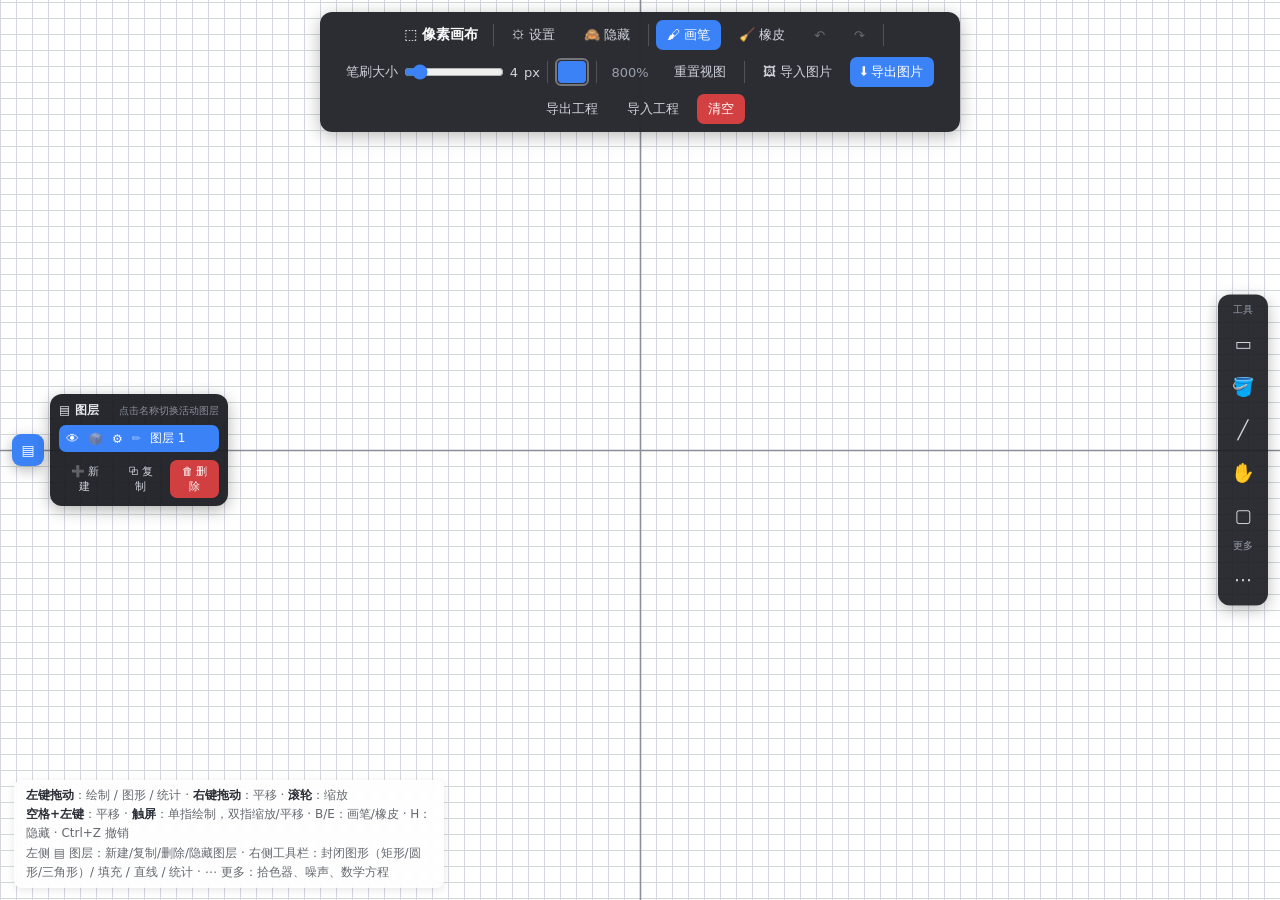
==== index.html @ bc98e51c "初始提交：像素画布 + 节点编辑器（节点组/框选/多选拖动）与示例工程" ====
<!DOCTYPE html>
<html lang="zh-CN">
<head>
<meta charset="UTF-8">
<meta name="viewport" content="width=device-width, initial-scale=1.0, user-scalable=no">
<title>无限像素画布</title>
<style>
  * { margin: 0; padding: 0; box-sizing: border-box; }
  html, body {
    width: 100%; height: 100%;
    overflow: hidden;
    background: #e8eaed;
    font-family: system-ui, -apple-system, "Segoe UI", "Microsoft YaHei", sans-serif;
  }
  #canvas {
    position: fixed;
    top: 0; left: 0;
    width: 100vw; height: 100vh;
    display: block;
    touch-action: none;
    cursor: crosshair;
    outline: none;
  }
  #canvas.panning { cursor: grabbing; }
  #canvas.space { cursor: grab; }

  #toolbar {
    position: fixed; top: 12px; left: 50%; transform: translateX(-50%);
    z-index: 10;
    display: flex; align-items: center; gap: 7px; flex-wrap: wrap; justify-content: center;
    background: rgba(28, 30, 36, .93);
    color: #e8eaf0;
    padding: 8px 14px;
    border-radius: 12px;
    box-shadow: 0 4px 18px rgba(0,0,0,.28);
    font-size: 13px;
    max-width: 97vw;
    backdrop-filter: blur(6px);
    user-select: none;
  }
  #toolbar .logo { font-weight: 700; font-size: 14px; color: #fff; padding: 5px 8px; border-radius: 7px; }
  #toolbar .sep { width: 1px; height: 22px; background: rgba(255,255,255,.18); }
  .tool-btn, .btn {
    padding: 5px 10px; border-radius: 7px;
    cursor: pointer; color: #cfd3dc;
    border: 1px solid transparent;
    background: transparent;
    font-size: 13px;
    transition: background .15s, color .15s;
  }
  .tool-btn:hover, .btn:hover { background: rgba(255,255,255,.10); color: #fff; }
  .tool-btn.active { background: #3b82f6; color: #fff; }
  .btn.primary { background: #3b82f6; color: #fff; }
  .btn.primary:hover { background: #2f6fe0; }
  .btn.danger { background: rgba(239,68,68,.85); color: #fff; }
  .btn.danger:hover { background: #d92d2d; }
  select {
    background: rgba(255,255,255,.10); color: #e8eaf0;
    border: 1px solid rgba(255,255,255,.25); border-radius: 7px;
    padding: 4px 6px; font-size: 13px; outline: none;
  }
  select option { background: #2b2d33; color: #e8eaf0; }
  select optgroup { background: #2b2d33; color: #e8eaf0; }
  #colorPicker {
    width: 34px; height: 28px; padding: 0; border: 2px solid rgba(255,255,255,.35);
    border-radius: 6px; background: none; cursor: pointer;
  }
  #colorPicker::-webkit-color-swatch-wrapper { padding: 1px; }
  #colorPicker::-webkit-color-swatch { border: none; border-radius: 4px; }
  .field { display: inline-flex; align-items: center; gap: 6px; color: #cfd3dc; white-space: nowrap; }
  .field input[type=range] { width: 100px; accent-color: #3b82f6; }
  #zoomVal { color: #9aa0ab; font-variant-numeric: tabular-nums; min-width: 52px; text-align: center; }

  #colorInfo {
    position: fixed; z-index: 20;
    display: none;
    background: rgba(20,22,28,.92); color: #fff;
    padding: 5px 9px; border-radius: 7px;
    font-size: 12px; font-family: ui-monospace, Consolas, monospace;
    line-height: 1.5; pointer-events: none;
    box-shadow: 0 2px 10px rgba(0,0,0,.3);
    white-space: nowrap;
  }
  #colorInfo .sw { display: inline-block; width: 12px; height: 12px; border-radius: 3px; vertical-align: -1px; margin-right: 5px; border: 1px solid rgba(255,255,255,.4); }

  #hint {
    position: fixed; left: 14px; bottom: 12px; z-index: 10;
    color: rgba(40,44,52,.72);
    background: rgba(255,255,255,.78);
    padding: 6px 12px; border-radius: 8px;
    font-size: 12px; line-height: 1.6;
    box-shadow: 0 2px 8px rgba(0,0,0,.10);
    backdrop-filter: blur(4px);
    max-width: 430px;
  }
  #hint b { color: rgba(30,34,42,.95); }
  @media (max-width: 820px) { #hint { display: none; } }

  /* ---- 自定义笔刷画板 ---- */
  #modalMask {
    position: fixed; inset: 0; z-index: 30;
    background: rgba(10,12,16,.55);
    display: none;
    align-items: center; justify-content: center;
  }
  #modalMask.open { display: flex; }
  #modal {
    background: #23252c; color: #e8eaf0;
    border-radius: 14px; padding: 16px 18px;
    box-shadow: 0 10px 40px rgba(0,0,0,.45);
    max-width: 94vw; max-height: 92vh; overflow: auto;
    display: flex; flex-direction: column; gap: 12px;
  }
  #modalHead { display: flex; align-items: center; justify-content: space-between; gap: 20px; }
  #modalTitle { font-size: 15px; font-weight: 700; }
  #btnCloseModal { background: none; border: none; color: #9aa0ab; font-size: 20px; cursor: pointer; line-height: 1; }
  #btnCloseModal:hover { color: #fff; }
  #modalControls { display: flex; align-items: center; gap: 10px; flex-wrap: wrap; }
  #modalCanvas {
    background: #fff;
    border-radius: 8px;
    box-shadow: 0 0 0 1px rgba(255,255,255,.25);
    touch-action: none;
    cursor: crosshair;
    display: block;
    margin: 0 auto;
  }
  #modalMain { display: flex; gap: 10px; align-items: flex-start; justify-content: center; }
  #modalSideTools {
    display: flex; flex-direction: column; gap: 5px; align-items: center;
    background: rgba(255,255,255,.06);
    padding: 6px 4px; border-radius: 10px;
  }
  #modalSideTools .tool-btn { width: 36px; height: 36px; display: flex; align-items: center; justify-content: center; padding: 0; font-size: 17px; }
  #modalFoot { display: flex; gap: 8px; flex-wrap: wrap; justify-content: flex-end; }

  /* ---- 设置面板 ---- */
  #settingsMask {
    position: fixed; inset: 0; z-index: 25;
    background: rgba(10,12,16,.5);
    display: none;
    align-items: center; justify-content: center;
  }
  #settingsMask.open { display: flex; }
  #settingsPanel {
    background: #23252c; color: #e8eaf0;
    border-radius: 14px; padding: 16px 18px;
    box-shadow: 0 10px 40px rgba(0,0,0,.45);
    width: min(500px, 92vw);
    max-height: 88vh; overflow: auto;
    display: flex; flex-direction: column; gap: 11px;
  }
  #settingsHead { display: flex; align-items: center; justify-content: space-between; }
  #settingsTitle { font-size: 15px; font-weight: 700; }
  #btnCloseSettings { background: none; border: none; color: #9aa0ab; font-size: 20px; cursor: pointer; line-height: 1; }
  #btnCloseSettings:hover { color: #fff; }
  .s-row { display: flex; align-items: center; gap: 10px; flex-wrap: wrap; }
  .s-label { color: #9aa0ab; width: 52px; flex-shrink: 0; font-size: 13px; }
  #settingsPanel .field input[type=range] { width: 90px; }
  .s-note { color: #8a8f9a; font-size: 11px; width: 100%; }

  /* ---- 恢复按钮（手动隐藏后显示） ---- */
  #btnRestoreUI {
    position: fixed; right: 16px; bottom: 16px; z-index: 15;
    display: none;
    padding: 9px 16px;
    background: rgba(28,30,36,.92); color: #fff;
    border: none; border-radius: 10px;
    font-size: 13px; cursor: pointer;
    box-shadow: 0 4px 14px rgba(0,0,0,.3);
  }
  #btnRestoreUI:hover { background: #3b82f6; }

  /* ---- 右侧工具栏 ---- */
  #sideToolbar {
    position: fixed; right: 12px; top: 50%; transform: translateY(-50%);
    z-index: 12;
    display: flex; flex-direction: column; gap: 5px; align-items: center;
    background: rgba(28,30,36,.92);
    padding: 8px 6px;
    border-radius: 12px;
    box-shadow: 0 4px 16px rgba(0,0,0,.28);
    user-select: none;
  }
  #sideToolbar .side-title { font-size: 10px; color: #9aa0ab; margin-bottom: 2px; }
  #sideToolbar .tool-btn {
    width: 38px; height: 38px;
    display: flex; align-items: center; justify-content: center;
    padding: 0; font-size: 18px;
  }

  /* ---- 统计面板 ---- */
  #statsPanel {
    position: fixed; right: 64px; top: 90px; z-index: 13;
    width: 320px; max-height: 72vh; overflow: auto;
    background: rgba(28,30,36,.96); color: #e8eaf0;
    border-radius: 12px; padding: 10px 12px;
    box-shadow: 0 6px 20px rgba(0,0,0,.35);
    display: none; font-size: 12px; line-height: 1.8;
  }
  #statsPanel.open { display: block; }
  #statsPanelHead { display: flex; justify-content: space-between; align-items: center; font-weight: 700; margin-bottom: 4px; }
  #btnCloseStats { background: none; border: none; color: #9aa0ab; font-size: 16px; cursor: pointer; line-height: 1; }
  #btnCloseStats:hover { color: #fff; }
  .stat-row { display: flex; align-items: center; gap: 6px; }
  .stat-swatch { width: 12px; height: 12px; border-radius: 3px; border: 1px solid rgba(255,255,255,.3); flex-shrink: 0; }
  #statsFoot { display: flex; gap: 6px; margin-top: 8px; justify-content: flex-end; flex-wrap: wrap; }

  /* ---- 更多工具菜单 / 封闭图形子菜单 ---- */
  #moreMenu, #shapeMenu, #selectMenu {
    position: fixed; right: 60px; top: 50%; transform: translateY(-50%);
    z-index: 13;
    display: none; flex-direction: column; gap: 4px;
    background: rgba(28,30,36,.96);
    padding: 6px; border-radius: 10px;
    box-shadow: 0 6px 20px rgba(0,0,0,.35);
    user-select: none;
  }
  #moreMenu.open, #shapeMenu.open, #selectMenu.open { display: flex; }
  #moreMenu .tool-btn, #shapeMenu .tool-btn, #selectMenu .tool-btn {
    display: flex; align-items: center; gap: 6px;
    white-space: nowrap; padding: 7px 10px;
  }

  /* ---- 图层面板（屏幕左侧） ---- */
  #layersToggle {
    position: fixed; left: 12px; top: 50%; transform: translateY(-50%);
    z-index: 12; width: 32px; height: 32px;
    display: flex; align-items: center; justify-content: center;
    background: rgba(28,30,36,.92); color: #e8eaf0;
    border: none; border-radius: 9px; cursor: pointer;
    box-shadow: 0 4px 14px rgba(0,0,0,.28); font-size: 14px; user-select: none;
    transition: background .15s, color .15s;
  }
  #layersToggle:hover, #layersToggle.active { background: #3b82f6; color: #fff; }
  #layersPanel {
    position: fixed; left: 50px; top: 50%; transform: translateY(-50%);
    z-index: 12; width: 178px;
    background: rgba(28,30,36,.95); color: #e8eaf0;
    border-radius: 12px; padding: 8px 9px;
    box-shadow: 0 4px 16px rgba(0,0,0,.3); font-size: 12px;
    display: none; user-select: none;
  }
  #layersPanel.open { display: block; }
  #layersHead { display: flex; justify-content: space-between; align-items: center; font-weight: 700; margin-bottom: 6px; gap: 6px; }
  .layers-hint { color: #8a8f9a; font-size: 10px; font-weight: 400; }
  #layersList { max-height: 45vh; overflow: auto; display: flex; flex-direction: column; gap: 4px; }
  .layer-item {
    display: flex; align-items: center; gap: 6px; padding: 5px 7px; border-radius: 7px;
    cursor: pointer; color: #cfd3dc; background: rgba(255,255,255,.06);
  }
  .layer-item:hover { background: rgba(255,255,255,.12); }
  .layer-item.active { background: #3b82f6; color: #fff; }
  .layer-item .eye { cursor: pointer; font-size: 13px; flex-shrink: 0; }
  .layer-item .name { flex: 1; white-space: nowrap; overflow: hidden; text-overflow: ellipsis; }
  #layersFoot { display: flex; gap: 5px; margin-top: 8px; }
  #layersFoot .btn { padding: 3px 6px; font-size: 11px; }
  #nodeNameInput {
    width: 100%; background: rgba(255,255,255,.10); color: #e8eaf0;
    border: 1px solid rgba(255,255,255,.25); border-radius: 6px;
    padding: 4px 7px; font-size: 12px; outline: none; box-sizing: border-box;
  }
  #nodeNameInput:focus { border-color: #3b82f6; }
  #nodeNameInput:disabled { opacity: .4; }
  /* 图层项：添加节点按钮 / 图层名编辑输入框 */
  .layer-item .objbtn {
    cursor: pointer; font-size: 12px; padding: 0 3px; opacity: .45; border-radius: 4px; flex-shrink: 0;
  }
  .layer-item .objbtn:hover { opacity: 1; background: rgba(30,200,120,.25); }
  .layer-item .objbtn.on { opacity: 1; background: rgba(30,200,120,.35); }
  .layer-item .instbtn.on { opacity: 1; background: rgba(245,158,11,.38); }
  .layer-item .renamebtn { cursor: pointer; font-size: 11px; padding: 0 3px; opacity: .5; border-radius: 4px; flex-shrink: 0; }
  .layer-item .renamebtn:hover { opacity: 1; background: rgba(255,255,255,.18); }
  .layer-name-input {
    flex: 1; min-width: 40px; background: rgba(255,255,255,.14); color: #e8eaf0;
    border: 1px solid #3b82f6; border-radius: 5px; padding: 1px 5px; font-size: 12px; outline: none;
  }

  /* ---- 噪声生成 / 数学方程 面板 ---- */
  #noisePanel, #mathPanel {
    position: fixed; right: 64px; top: 90px; z-index: 13;
    width: 320px;
    background: rgba(28,30,36,.96); color: #e8eaf0;
    border-radius: 12px; padding: 10px 12px;
    box-shadow: 0 6px 20px rgba(0,0,0,.35);
    display: none; font-size: 12px; line-height: 1.8;
  }
  #noisePanel.open, #mathPanel.open { display: block; }
  #noiseHead, #mathHead { display: flex; justify-content: space-between; align-items: center; font-weight: 700; margin-bottom: 6px; }
  #btnCloseNoise, #btnCloseMath { background: none; border: none; color: #9aa0ab; font-size: 16px; cursor: pointer; line-height: 1; }
  #btnCloseNoise:hover, #btnCloseMath:hover { color: #fff; }
  .n-row { display: flex; align-items: center; gap: 8px; margin-bottom: 6px; flex-wrap: wrap; }
  .n-label { color: #9aa0ab; width: 56px; flex-shrink: 0; font-size: 12px; }
  #noisePanel input[type=number], #mathPanel input[type=number], #mathPanel input[type=text] {
    background: rgba(255,255,255,.10); color: #e8eaf0;
    border: 1px solid rgba(255,255,255,.25); border-radius: 7px;
    padding: 3px 6px; font-size: 12px; outline: none; width: 74px;
  }
  #noisePanel input[type=number]:focus, #mathPanel input:focus { border-color: #3b82f6; }
  #noisePanel .field, #mathPanel .field { font-size: 12px; color: #cfd3dc; }
  #noisePanel .btn, #mathPanel .btn { padding: 4px 10px; }
  #noisePanel .n-note, #mathPanel .n-note { color: #9aa0ab; font-size: 11px; margin-top: 6px; }

  /* ---- 节点编辑器面板 ---- */
  #nodePanel {
    position: fixed; right: 64px; top: 90px; z-index: 13;
    width: 720px; max-width: 96vw;
    background: rgba(28,30,36,.97); color: #e8eaf0;
    border-radius: 12px; padding: 10px 12px;
    box-shadow: 0 6px 20px rgba(0,0,0,.35);
    display: none; font-size: 12px; line-height: 1.8;
  }
  #nodePanel.open { display: block; }
  #nodeHead { display: flex; justify-content: space-between; align-items: center; font-weight: 700; margin-bottom: 6px; }
  #btnCloseNode { background: none; border: none; color: #9aa0ab; font-size: 16px; cursor: pointer; }
  #btnCloseNode:hover { color: #fff; }
  #nodeBody { display: flex; gap: 10px; min-height: 320px; }
  #nodeLeft { width: 240px; flex-shrink: 0; display: flex; flex-direction: column; gap: 6px; }
  .node-col-title { font-size: 11px; color: #9aa0ab; font-weight: 700; }
  #nodeObjList { flex: 1; overflow: auto; max-height: 220px; display: flex; flex-direction: column; gap: 4px; }
  .node-obj {
    display: flex; align-items: center; gap: 6px; padding: 5px 8px; border-radius: 7px;
    cursor: pointer; color: #cfd3dc; background: rgba(255,255,255,.06); white-space: nowrap;
  }
  .node-obj:hover { background: rgba(255,255,255,.12); }
  .node-obj.active { background: #3b82f6; color: #fff; }
  .node-obj .tag { font-size: 10px; opacity: .8; border: 1px solid currentColor; border-radius: 4px; padding: 0 4px; flex-shrink: 0; }
  #nodeLeftFoot { display: flex; gap: 6px; flex-wrap: wrap; }
  #nodeLeftFoot .btn { padding: 4px 8px; font-size: 11px; }
  #nodeRight { flex: 1; min-width: 0; display: flex; flex-direction: column; gap: 6px; }
  /* 实例列表 */
  #nodeInstList { flex: 1; overflow: auto; max-height: 130px; display: flex; flex-direction: column; gap: 3px; }
  .node-inst {
    display: flex; align-items: center; gap: 6px; padding: 3px 7px; border-radius: 6px;
    background: rgba(255,255,255,.06); cursor: pointer; font-size: 11px; white-space: nowrap;
  }
  .node-inst:hover { background: rgba(255,255,255,.12); }
  .node-inst.active { background: #3b82f6; color: #fff; }
  .node-inst .del { cursor: pointer; color: #f87171; margin-left: auto; padding: 0 3px; font-size: 12px; }
  .node-inst .del:hover { color: #fff; }
  /* 积木工作区（Scratch 式） */
  #blockArea {
    flex: 1; min-height: 300px; max-height: 340px; overflow: auto;
    background: #e9e7e1; border: 1px solid rgba(0,0,0,.25); border-radius: 8px; padding: 8px;
    position: relative;
  }
  .bk {
    display: flex; align-items: center; gap: 6px; padding: 4px 10px; border-radius: 7px;
    margin: 4px 0; color: #fff; font-size: 12px; cursor: pointer; position: relative;
    flex-wrap: wrap; box-shadow: 0 1px 2px rgba(0,0,0,.25); user-select: none;
  }
  .bk.sel { outline: 2px solid #2563eb; outline-offset: 1px; }
  .bk.report { border: 2px dashed rgba(255,255,255,.55); }
  .bk.dark { color: #333; }
  .bk .bk-body { display: flex; align-items: center; gap: 6px; flex-wrap: wrap; }
  .bk .bk-ops { display: flex; gap: 3px; margin-left: auto; opacity: .7; }
  .bk .bk-ops span { cursor: pointer; padding: 0 3px; font-size: 12px; }
  .bk .bk-ops span:hover { opacity: 1; }
  .bk input[type=number], .bk input[type=text] {
    width: 52px; background: rgba(255,255,255,.92); color: #222;
    border: none; border-radius: 5px; padding: 1px 5px; font-size: 12px;
  }
  .bk select {
    background: rgba(255,255,255,.92); color: #222;
    border: none; border-radius: 5px; padding: 1px 4px; font-size: 12px; max-width: 110px;
  }
  .bk-children { margin: 4px 0 4px 20px; padding-left: 10px; border-left: 3px solid rgba(0,0,0,.18); }
  .bk-empty { color: #8a8f9a; font-size: 11px; padding: 2px 4px; font-style: italic; }
  #blockToolRow, #varRow, #nodeRunRow { display: flex; align-items: center; gap: 6px; flex-wrap: wrap; }
  #blockCatSelect, #blockTypeSelect {
    background: rgba(255,255,255,.10); color: #e8eaf0;
    border: 1px solid rgba(255,255,255,.25); border-radius: 6px; padding: 3px 6px; font-size: 12px;
  }
  #varNameInput {
    flex: 1; min-width: 80px; background: rgba(255,255,255,.10); color: #e8eaf0;
    border: 1px solid rgba(255,255,255,.25); border-radius: 6px; padding: 3px 7px; font-size: 12px;
  }
  #nodeRunRow { justify-content: space-between; margin-top: 2px; }

  /* ---- Scratch 式全屏编辑器 ---- */
  #scratchOverlay {
    position: fixed; inset: 0; z-index: 40; background: #23252c; color: #e8eaf0;
    display: none; flex-direction: column;
  }
  #scratchOverlay.open { display: flex; }
  #scratchHead {
    display: flex; justify-content: space-between; align-items: center; padding: 8px 14px;
    background: rgba(255,255,255,.06); font-weight: 700; flex-shrink: 0;
  }
  #scratchBody { flex: 1; display: flex; min-height: 0; }
  #scratchCats {
    width: 112px; flex-shrink: 0; padding: 8px 6px; display: flex; flex-direction: column; gap: 4px;
    background: rgba(255,255,255,.04); overflow: auto;
  }
  #scratchCats .cat { padding: 7px 10px; border-radius: 8px; cursor: pointer; font-size: 12px; font-weight: 700; color: #fff; }
  #scratchCats .cat.dark { color: #333; }
  #scratchCats .cat.active { outline: 2px solid #fff; outline-offset: -2px; }
  #scratchMain { flex: 1; min-width: 0; display: flex; flex-direction: column; padding: 8px; }
  /* 节点库 + 打包/导入/导出 共用左侧窄列：节点库在上、工具在下方 */
  #scratchLib {
    width: 148px; flex-shrink: 0; display: flex; flex-direction: column;
    padding: 8px 6px; background: rgba(255,255,255,.04); border-left: 1px solid rgba(255,255,255,.08);
    overflow-y: auto; position: relative;
  }
  /* 右边缘拖拽调宽手柄 */
  #scratchLib::after { content: ''; position: absolute; top: 0; right: -5px; width: 10px; height: 100%; cursor: col-resize; z-index: 5; }
  #scratchLib::after:hover { background: rgba(59,130,246,.25); }
  #scratchLib .scratch-col-title { margin: 0 0 4px; }
  #scratchPalette { display: flex; flex-wrap: wrap; gap: 5px; padding-bottom: 8px; border-bottom: 1px solid rgba(255,255,255,.12); min-height: 34px; }
  #scratchPalette .pb { border: none; border-radius: 6px; color: #fff; font-size: 11px; padding: 4px 9px; cursor: pointer; }
  #scratchPalette .pb.dark { color: #333; }
  #scratchPalette .pb:hover { filter: brightness(1.15); }
  /* 打包/导出/导入：节点库下方 */
  #scratchGroupTools {
    display: flex; flex-direction: column; gap: 4px; margin-top: 8px;
    padding: 6px 4px; background: rgba(167,139,250,.08); border: 1px solid rgba(167,139,250,.25); border-radius: 6px;
  }
  #scratchGroupTools .btn { padding: 5px 8px; font-size: 12px; width: 100%; }
  #scratchBlocks {
    flex: 1; position: relative; overflow: auto; background: #e9e7e1; border-radius: 8px; margin-top: 8px; min-height: 200px;
  }
  .scratch-col-title { font-size: 11px; color: #9aa0ab; font-weight: 700; margin-bottom: 4px; }
  #scratchRight { flex: 0 1 330px; min-width: 240px; max-width: 46vw; padding: 8px; display: flex; flex-direction: column; gap: 8px; background: rgba(255,255,255,.03); overflow: hidden; }
  #stageBox { background: #fff; border-radius: 8px; overflow: hidden; display: flex; align-items: center; justify-content: center; min-height: 120px; }
  #stageCanvas { display: block; }
  #stageCtrl label { display: flex; align-items: center; gap: 6px; font-size: 12px; color: #cfd3dc; }
  #stageCtrl input[type=range] { width: 120px; accent-color: #3b82f6; }
  #instInfo { flex: 1; background: rgba(255,255,255,.06); border-radius: 8px; padding: 8px; font-size: 12px; line-height: 1.9; overflow: auto; min-height: 80px; }

  /* ---- 积木拼接形状（上下凹凸） ---- */
  .bk { margin: 7px 2px 9px; }
  .bk::after { content: ''; position: absolute; left: 50%; transform: translateX(-50%); bottom: -7px;
    width: 16px; height: 14px; background: inherit; border-radius: 0 0 5px 5px; z-index: 1; }
  .bk::before { content: ''; position: absolute; left: 50%; transform: translateX(-50%); top: -5px;
    width: 16px; height: 9px; background: #e9e7e1; border-radius: 0 0 6px 6px; z-index: 2; }
  .bk.bk-first::before { display: none; }          /* 脚本栈第一块无顶部凹口 */
  .bk.report::before, .bk.report::after { display: none; } /* 报告块无凹凸 */
  .bk.report { border-radius: 10px; }
  /* 条件槽（白色填充，报告块可拖入吸附） */
  .cond-slot { display: inline-flex; align-items: center; min-width: 56px; min-height: 20px; padding: 1px 7px;
    background: #fff; border-radius: 12px; color: #9aa0ab; font-size: 11px; cursor: crosshair; }
  .cond-slot.hover { outline: 2px solid #3b82f6; }
  .cond-slot .bk { margin: 0; }
  /* 拖动插入占位条 */
  .bk-slot { border: 2px dashed #3b82f6; border-radius: 8px; height: 40px; margin: 7px 2px 9px;
    background: rgba(59,130,246,.10); }
  /* 拖动 ghost */
  #dragGhost { position: fixed; pointer-events: none; z-index: 60; padding: 4px 12px; border-radius: 7px;
    color: #fff; font-size: 12px; box-shadow: 0 4px 12px rgba(0,0,0,.4); opacity: .85; white-space: nowrap; }

  /* ---- 节点图画布（Blender 几何节点式） ---- */
  #nodeCanvas {
    position: relative; flex: 1; min-height: 300px; max-height: 330px; overflow: hidden;
    background: #1b1d23; border: 1px solid rgba(255,255,255,.14); border-radius: 8px;
    background-image: radial-gradient(rgba(255,255,255,.05) 1px, transparent 1px);
    background-size: 18px 18px;
  }
  #scratchCanvas {
    position: relative; flex: 1; min-height: 220px; overflow: hidden;
    background: #1b1d23; border-radius: 8px; margin-top: 8px;
    background-image: radial-gradient(rgba(255,255,255,.05) 1px, transparent 1px);
    background-size: 18px 18px;
  }
  /* 节点画布视口层：节点/连线都在其中，随缩放/平移变换 */
  .graph-viewport { position: absolute; top: 0; left: 0; width: 0; height: 0; z-index: 1; }
  .graph-viewport .node-gnode { z-index: 1; }
  .graph-viewport svg.conn-layer { z-index: 2; }
  .node-gnode {
    position: absolute; min-width: 148px; max-width: 200px; background: #2a2d35;
    border: 1px solid rgba(255,255,255,.18); border-radius: 8px; font-size: 12px;
    box-shadow: 0 2px 8px rgba(0,0,0,.45); user-select: none; z-index: 1;
  }
  .node-gnode.sel { outline: 2px solid #3b82f6; }
  /* 节点组引用节点：紫色描边 + 圆角底色，区分普通节点 */
  .node-gnode.group { border-color: #a78bfa; background: #352b4d; box-shadow: 0 2px 10px rgba(167,139,250,.35); }
  /* 框选矩形（节点画布，屏幕坐标） */
  .graph-sel-box { position: absolute; border: 1px dashed #3b82f6; background: rgba(59,130,246,.12); z-index: 5; pointer-events: none; }
  #groupEditRow { background: #2a2d35; border: 1px solid rgba(167,139,250,.4); border-radius: 6px; padding: 5px 8px; margin: 6px 0; }
  .node-gnode .ng-head {
    display: flex; justify-content: space-between; align-items: center; gap: 8px;
    padding: 3px 6px 3px 9px; background: rgba(59,130,246,.4);
    border-radius: 7px 7px 0 0; font-weight: 700; cursor: move; white-space: nowrap;
  }
  .node-gnode .ng-del { cursor: pointer; color: #f87171; padding: 0 3px; font-size: 13px; }
  .node-gnode .ng-del:hover { color: #fff; }
  .node-gnode .ng-row { display: flex; align-items: center; gap: 5px; padding: 2px 9px; }
  .node-gnode .ng-row label { color: #9aa0ab; font-size: 11px; white-space: nowrap; }
  .node-gnode .ng-row input[type=number] {
    width: 52px; background: rgba(255,255,255,.10); color: #e8eaf0;
    border: 1px solid rgba(255,255,255,.25); border-radius: 5px; padding: 1px 4px; font-size: 11px;
  }
  .node-gnode .ng-row select {
    width: 96px; background: rgba(255,255,255,.10); color: #e8eaf0;
    border: 1px solid rgba(255,255,255,.25); border-radius: 5px; padding: 1px 3px; font-size: 11px;
  }
  .node-socket { display: flex; align-items: center; gap: 5px; padding: 2px 7px; cursor: crosshair; }
  .node-socket.in { justify-content: flex-start; }
  .node-socket.out { justify-content: flex-end; }
  .node-socket .dot {
    width: 11px; height: 11px; border-radius: 50%; border: 2px solid #e8eaf0;
    background: #3b82f6; flex-shrink: 0; box-sizing: border-box;
  }
  .node-socket.out .dot { background: #f59e0b; }
  .node-socket .sl { color: #cfd3dc; font-size: 11px; }
  /* 执行流连接点（Scratch 式：绿块。in=左侧入口◀，out=右侧出口▶，拖出口连到下一节点入口） */
  .node-flow {
    display: flex; align-items: center; justify-content: center; cursor: crosshair; flex-shrink: 0;
    box-sizing: border-box; color: #fff; font-size: 9px; line-height: 1; font-weight: 700;
  }
  .node-flow.in {
    width: 24px; height: 17px; background: #22c55e; border-radius: 9px 3px 3px 9px;
    margin: 0 6px 0 2px; box-shadow: inset 2px 0 0 rgba(0,0,0,.25);
  }
  .node-flow.in::after { content: '◀'; }
  .node-flow.out {
    width: 24px; height: 17px; background: #22c55e; border-radius: 3px 9px 9px 3px;
    margin: 0 2px 0 6px; box-shadow: inset -2px 0 0 rgba(0,0,0,.25);
  }
  .node-flow.out::after { content: '▶'; }
  .node-flow:hover { filter: brightness(1.25); }
  #nodeCanvas svg.conn-layer path.conn.flow, #scratchCanvas svg.conn-layer path.conn.flow {
    stroke: #22c55e; stroke-width: 3; fill: none; pointer-events: stroke; cursor: pointer;
  }
  #nodeCanvas svg.conn-layer path.conn.flow:hover, #scratchCanvas svg.conn-layer path.conn.flow:hover { stroke: #a3e635; }
  #nodeCanvas svg.conn-layer, #scratchCanvas svg.conn-layer { position: absolute; top: 0; left: 0; pointer-events: none; z-index: 2; overflow: visible; }
  #nodeCanvas svg.conn-layer path.conn, #scratchCanvas svg.conn-layer path.conn {
    stroke: #7aa2ff; stroke-width: 2; fill: none; pointer-events: stroke; cursor: pointer;
  }
  #nodeCanvas svg.conn-layer path.conn:hover, #scratchCanvas svg.conn-layer path.conn:hover { stroke: #ffd166; }
  #nodeCanvas svg.conn-layer path.temp, #scratchCanvas svg.conn-layer path.temp {
    stroke: #7aa2ff; stroke-width: 1.5; stroke-dasharray: 4 3;
  }
  #nodeAddRow, #nodeRunRow, #varRow { display: flex; align-items: center; gap: 6px; flex-wrap: wrap; }
  #varRow input[type=text] {
    flex: 1; min-width: 90px; background: rgba(255,255,255,.10); color: #e8eaf0;
    border: 1px solid rgba(255,255,255,.25); border-radius: 6px; padding: 3px 7px; font-size: 12px;
  }
  #scratchObjSel {
    width: 100%; background: rgba(255,255,255,.10); color: #e8eaf0;
    border: 1px solid rgba(255,255,255,.25); border-radius: 6px; padding: 4px 6px; font-size: 12px;
  }
  #scratchInstList { display: flex; flex-direction: column; gap: 4px; max-height: 110px; overflow: auto; }
  #nodeCatSelect, #nodeTypeSelect {    background: rgba(255,255,255,.10); color: #e8eaf0;
    border: 1px solid rgba(255,255,255,.25); border-radius: 6px; padding: 3px 6px; font-size: 12px;
  }

  /* ---- 按钮禁用态（撤销/重做） ---- */
  .tool-btn.disabled { opacity: .35; pointer-events: none; }

  /* ---- 导入进度提示 ---- */
  #importStatus {
    position: fixed; top: 64px; left: 50%; transform: translateX(-50%);
    z-index: 14;
    display: none;
    background: rgba(20,22,28,.92); color: #fff;
    padding: 7px 16px; border-radius: 8px;
    font-size: 12px; white-space: nowrap;
    box-shadow: 0 4px 14px rgba(0,0,0,.3);
  }
</style>
</head>
<body>

<div id="toolbar">
  <span class="logo">⬚ 像素画布</span>
  <div class="sep"></div>
  <button class="tool-btn" id="btnSettings" title="打开设置：工具、笔刷/橡皮、颜色、颜色代码、隐藏界面等">⚙ 设置</button>
  <button class="tool-btn" id="btnHideUI" title="手动隐藏/显示工具栏与提示（快捷键 H）">🙈 隐藏</button>
  <div class="sep"></div>
  <span class="tool-btn active" id="btnBrush" title="画笔工具（快捷键 B）">🖌 画笔</span>
  <span class="tool-btn" id="btnEraser" title="橡皮工具（快捷键 E）">🧹 橡皮</span>
  <span class="tool-btn" id="btnUndo" title="撤销（Ctrl+Z）">↶</span>
  <span class="tool-btn" id="btnRedo" title="重做（Ctrl+Shift+Z / Ctrl+Y）">↷</span>
  <div class="sep"></div>
  <label class="field" id="sizeField">大小
    <input type="range" id="sizeSlider" min="1" max="32" step="1" value="4">
    <span id="sizeVal">4</span>px
  </label>
  <div class="sep"></div>
  <input type="color" id="colorPicker" value="#3b82f6" title="当前画笔颜色">
  <div class="sep"></div>
  <span id="zoomVal" title="当前缩放">800%</span>
  <button class="btn" id="btnReset" title="缩放回到 100%，原点回到屏幕中心">重置视图</button>
  <div class="sep"></div>
  <button class="btn" id="btnImportImage" title="把图片按像素导入到画布">🖼 导入图片</button>
  <button class="btn primary" id="btnExportPng" title="导出透明背景 PNG">⬇ 导出图片</button>
  <button class="btn" id="btnExportJson" title="保存工程（JSON）">导出工程</button>
  <button class="btn" id="btnImportJson" title="导入工程（JSON）">导入工程</button>
  <button class="btn danger" id="btnClear">清空</button>
</div>

<button id="btnRestoreUI" title="恢复工具栏与提示">👁 显示</button>

<!-- 右侧工具栏：封闭图形 / 填充 / 直线 / 统计 / 更多 -->
<div id="sideToolbar">
  <div class="side-title">工具</div>
  <span class="tool-btn" id="rToolShape" title="封闭图形：矩形 / 圆形 / 三角形（点击展开选择）">▭</span>
  <span class="tool-btn" id="rToolFill" title="封闭填充：点击填充连通区域">🪣</span>
  <span class="tool-btn" id="rToolLine" title="直线工具：拖动绘制直线">╱</span>
  <span class="tool-btn" id="rToolMove" title="移动工具：拖动画布上的实例到新位置">✋</span>
  <span class="tool-btn" id="rToolSelect" title="框选：图像统计 / 框选移动（点击展开选择）">▢</span>
  <div class="side-title">更多</div>
  <span class="tool-btn" id="rToolMore" title="更多工具">⋯</span>
</div>

<!-- 框选子菜单（图像统计 / 框选移动） -->
<div id="selectMenu">
  <span class="tool-btn" data-sel="stats" title="图像统计：拖动框选 / Shift+拖动 统计直线">📊 图像统计</span>
  <span class="tool-btn" data-sel="moveSel" title="框选移动：拖动框选一片像素，之后用手掌工具(✋)拖动整片像素移动">📦 框选移动</span>
</div>

<!-- 封闭图形子菜单（矩形 / 圆形 / 三角形） -->
<div id="shapeMenu">
  <span class="tool-btn" data-shape="rect" title="矩形工具：拖动绘制矩形">▭ 矩形</span>
  <span class="tool-btn" data-shape="circle" title="圆形工具：拖动绘制圆/椭圆">◯ 圆形</span>
  <span class="tool-btn" data-shape="triangle" title="三角形工具：拖动绘制三角形">△ 三角形</span>
</div>

<!-- 更多工具展开菜单 -->
<div id="moreMenu">
  <span class="tool-btn" id="btnOpenPicker" title="拾色器：点击格子拾取颜色（矢量模式可拾取矢量对象颜色）">🎯 拾色器</span>
  <span class="tool-btn" id="btnOpenNoise" title="生成 Perlin / Simplex / Value / Worley / Ridge 噪声图">🌊 噪声生成器</span>
  <span class="tool-btn" id="btnOpenMath" title="按数学方程绘制图像，线条粗细随画笔大小">∑ 数学方程</span>
  <span class="tool-btn" id="btnOpenNodeEditor" title="打开节点编辑器：对象列表、重命名、实例化、编辑节点图（同时启用「框选添加对象」：框选一片像素区域剪切为对象）">🧩 节点编辑器</span>
</div>

<!-- 图层面板（屏幕左侧）：添加 / 复制 / 删除 / 隐藏图层 -->
<div id="layersToggle" title="显示/隐藏图层面板">▤</div>
<div id="layersPanel">
  <div id="layersHead"><span>▤ 图层</span><span class="layers-hint">点击名称切换活动图层</span></div>
  <div id="layersList"></div>
  <div id="layersFoot">
    <button class="btn" id="btnLayerAdd" title="添加新图层">➕ 新建</button>
    <button class="btn" id="btnLayerDup" title="复制当前图层">⧉ 复制</button>
    <button class="btn danger" id="btnLayerDel" title="删除当前图层">🗑 删除</button>
  </div>
</div>

<!-- 噪声生成面板 -->
<div id="noisePanel">
  <div id="noiseHead"><span>🌊 噪声生成器</span><button id="btnCloseNoise" title="关闭">×</button></div>
  <div class="n-row">
    <span class="n-label">噪声类型</span>
    <select id="noiseType">
      <option value="perlin" selected>Perlin 噪声</option>
      <option value="simplex">Simplex 噪声</option>
      <option value="value">Value 噪声</option>
      <option value="worley">Worley 细胞噪声</option>
      <option value="ridge">Ridge 山脊噪声</option>
    </select>
  </div>
  <div class="n-row">
    <span class="n-label">大小</span>
    <label class="field">宽 <input type="number" id="noiseW" min="1" max="4096" step="1" value="128"></label>
    <label class="field">高 <input type="number" id="noiseH" min="1" max="4096" step="1" value="128"></label>
  </div>
  <div class="n-row">
    <span class="n-label">偏移量</span>
    <label class="field">X <input type="number" id="noiseOffX" value="0"></label>
    <label class="field">Y <input type="number" id="noiseOffY" value="0"></label>
  </div>
  <div class="n-row">
    <span class="n-label">缩放</span>
    <label class="field"><input type="number" id="noiseScale" min="0.01" step="0.1" value="10"></label>
    <span class="n-note">越大图案越平缓</span>
  </div>
  <div class="n-row">
    <span class="n-label">种子</span>
    <label class="field"><input type="number" id="noiseSeed" step="1"></label>
    <button class="btn" id="btnRandomSeed" title="随机种子">🎲</button>
    <span class="n-note">相同种子=相同图案</span>
  </div>
  <div class="n-row">
    <span class="n-label">倍频</span>
    <label class="field"><input type="number" id="noiseOctaves" min="1" max="8" step="1" value="1"></label>
    <span class="n-note">叠加层数，越多细节越丰富</span>
  </div>
  <div class="n-row">
    <span class="n-label">颜色</span>
    <select id="noiseMode">
      <option value="gray" selected>灰度</option>
      <option value="bw">黑白二值</option>
      <option value="color">彩色渐变</option>
    </select>
    <label class="field" id="noiseThField" style="display:none">阈值
      <input type="number" id="noiseThreshold" min="0" max="1" step="0.05" value="0.5">
    </label>
  </div>
  <div class="n-row" style="justify-content:flex-end; margin-top:8px;">
    <button class="btn primary" id="btnGenNoise">⚡ 生成噪声图</button>
  </div>
  <div class="n-note">生成位置：屏幕中心 · 支持撤销（Ctrl+Z）</div>
</div>

<!-- 数学方程图像面板 -->
<div id="mathPanel">
  <div id="mathHead"><span>∑ 数学方程图像</span><button id="btnCloseMath" title="关闭">×</button></div>
  <div class="n-row">
    <span class="n-label">方程</span>
    <input type="text" id="mathExpr" placeholder="y=x^2 或 x^2+y^2=16" spellcheck="false" style="width:100%; box-sizing:border-box;">
  </div>
  <div class="n-row">
    <span class="n-label">X 范围</span>
    <label class="field">min <input type="number" id="mathXMin" step="0.5" value="-10"></label>
    <label class="field">max <input type="number" id="mathXMax" step="0.5" value="10"></label>
  </div>
  <div class="n-row">
    <span class="n-label">Y 范围</span>
    <label class="field">min <input type="number" id="mathYMin" step="0.5" value="-10"></label>
    <label class="field">max <input type="number" id="mathYMax" step="0.5" value="10"></label>
  </div>
  <div class="n-row">
    <span class="n-label">显示大小</span>
    <label class="field"><input type="number" id="mathScale" min="1" max="64" step="1" value="8"></label>
    <span class="n-note">每 1 数学单位 = N 像素，越大图像越大</span>
  </div>
  <div class="n-row">
    <span class="n-label">步长</span>
    <label class="field"><input type="number" id="mathStep" min="0.5" step="0.5" value="1"></label>
    <span class="n-note">采样步长（像素），越小越精细</span>
  </div>
  <div class="n-row">
    <span class="n-label">粗细</span>
    <span class="n-note">线条粗细 = 笔刷大小（用主工具栏大小滑块调整，1~32px；圆/椭圆等隐式方程同样由笔刷控制）</span>
  </div>
  <div class="n-row">
    <span class="n-label">数轴</span>
    <button class="tool-btn" id="mathAxisLabels" title="在坐标轴上显示刻度数字，数字间隔随缩放自动调整">🔢 数轴刻度数字</button>
    <span class="n-note">默认关闭 · 刻度标注在坐标轴上</span>
  </div>
  <div class="n-row" id="mathLabelSizeRow" style="display:none">
    <span class="n-label">字号</span>
    <label class="field">大小
      <input type="range" id="mathLabelSize" min="8" max="32" step="1" value="13" style="width:90px">
      <span id="mathLabelSizeVal">13</span>px
    </label>
    <button class="btn" id="mathLabelAuto" title="字号恢复为随显示大小自动调整">↺ 自动</button>
    <span class="n-note">默认随「显示大小」自动调整，拖动滑块手动覆盖</span>
  </div>
  <div class="n-row" style="justify-content:flex-end; margin-top:8px;">
    <button class="btn primary" id="btnGenMath">⚡ 绘制方程图像</button>
  </div>
  <div class="n-note">支持 y=f(x) 显式与 f(x,y)=0 隐式 · 函数 sin/cos/tan/sqrt/abs/log/exp/pow/min/max · 常量 pi/e · 运算符 + - * / ^ %</div>
</div>

<!-- 节点编辑器面板 -->
<div id="nodePanel">
  <div id="nodeHead">
    <span>🧩 节点编辑器</span>
    <span style="display:flex;gap:8px;align-items:center">
      <button class="btn" id="btnScratchMax" title="放大为 Scratch 式全屏编辑器（积木拖放 + 舞台 + 实例信息）">⛶ 放大</button>
      <button id="btnCloseNode" title="关闭">×</button>
    </span>
  </div>
  <div id="nodeBody">
    <div id="nodeLeft">
      <div class="node-col-title">对象 <span class="layers-hint">框选像素 / 图层添加</span></div>
      <input type="text" id="nodeNameInput" placeholder="选中对象后输入名称（实时重命名）" title="选中对象后在此输入名称即可重命名">
      <div id="nodeObjList"></div>
      <div class="node-col-title">实例 <span class="layers-hint">实例在画布上点击可选中</span></div>
      <div id="nodeInstList"><div class="n-note">选中对象后显示其实例</div></div>
      <div id="nodeLeftFoot">
        <button class="btn primary" id="btnNodeInstance" title="把选中对象实例化到当前图层（原位），自动运行行为节点">⬇ 实例化</button>
        <button class="btn danger" id="btnInstDel" title="删除画布上选中的实例（或列表中的）">🗑 删实例</button>
        <button class="btn" id="btnNodeAddObj" title="框选添加对象：在画布上框选一片像素区域，剪切为可编辑节点图的对象（可撤销）">🔲 添加对象</button>
      </div>
    </div>
    <div id="nodeRight">
      <div class="node-col-title">节点图 <span class="layers-hint">左键框选打包 · 中键平移 · 滚轮缩放 · 单击选中</span></div>
      <div id="nodeCanvas"></div>
      <div id="nodeAddRow">
        <select id="nodeCatSelect" title="节点分类"></select>
        <select id="nodeTypeSelect" title="节点类型"></select>
        <button class="btn" id="btnNodeAdd" title="把选中的节点添加到节点图">➕ 添加</button>
        <button class="btn" id="btnPackGroup" title="把框选选中的节点打包为一个节点组（节点组分类中可复用/展开/导入导出）">📦 打包</button>
        <button class="btn" id="btnExportGroups" title="把所有节点组导出为 JSON 文件">📤 导出</button>
        <button class="btn" id="btnImportGroups" title="导入节点组 JSON 文件">📥 导入</button>
        <button class="btn" id="btnNodeHint" title="节点用法说明">❓ 用法</button>
        <button class="btn" id="btnZoomIn" title="放大节点画布">＋</button>
        <button class="btn" id="btnZoomOut" title="缩小节点画布">－</button>
        <button class="btn" id="btnZoomReset" title="重置视图">⟲</button>
      </div>
      <div id="groupEditRow" style="display:none;align-items:center;gap:8px;padding:4px 0">
        <span class="n-note" style="margin:0">✏️ 正在编辑节点组：<b id="groupEditName"></b></span>
        <button class="btn primary" id="btnGroupDone" title="完成编辑，回到主节点图">✔ 完成</button>
      </div>
      <input type="file" id="importGroupsFile" accept=".json" style="display:none">
      <div id="varRow">
        <input type="text" id="varNameInput" placeholder="新变量名（每个实例独立的值）" title="输入名称创建变量，然后用「变量」分类节点读写">
        <button class="btn" id="btnVarAdd">➕ 建变量</button>
        <span class="n-note" id="varHint"></span>
      </div>
      <div id="nodeRunRow">
        <span class="n-note" id="nodeRunHint">实例化后需点击运行才执行</span>
        <button class="btn primary" id="btnNodeRun">▶ 运行全部</button>
      </div>
    </div>
  </div>
</div>

<!-- 全屏节点编辑器（放大） -->
<div id="scratchOverlay">
  <div id="scratchHead">
    <span>🧩 节点编辑器（全屏） <span class="layers-hint">节点拖放 + 端口连线 · 舞台实时预览</span></span>
    <span style="display:flex;gap:8px;align-items:center">
      <button class="btn primary" id="btnScratchRun">⏹ 停止全部</button>
      <button class="btn primary" id="scratchGroupDone" style="display:none" title="完成节点组编辑，回到主节点图">✔ 完成编辑组</button>
      <button class="btn" id="btnScratchBack" title="返回小面板布局">⬅ 返回</button>
    </span>
  </div>
  <div id="scratchBody">
    <div id="scratchCats"></div>
    <div id="scratchLib">
      <div class="scratch-col-title">节点库 <span class="layers-hint">点击节点添加到画布（含「节点组」分类的可复用组）</span></div>
      <div id="scratchPalette"></div>
      <div id="scratchGroupTools" title="节点组：框选打包 / 导出 / 导入 JSON 文件">
        <button class="btn" id="scratchBtnPack" title="把画布上框选选中的节点打包为节点组">📦 打包</button>
        <button class="btn" id="scratchBtnExport" title="导出全部节点组为 JSON 文件">📤 导出</button>
        <button class="btn" id="scratchBtnImport" title="导入节点组 JSON 文件">📥 导入</button>
      </div>
    </div>
    <div id="scratchMain">
      <div class="scratch-col-title">节点画布 <span class="layers-hint">拖动节点 · 端口连线 · 点 × 删节点</span></div>
      <div id="scratchCanvas"></div>
    </div>
    <div id="scratchRight">
      <div class="scratch-col-title">舞台（正方形 · 网格大小可调）</div>
      <div id="stageBox"><canvas id="stageCanvas"></canvas></div>
      <div id="stageCtrl">
        <label>舞台大小 <input type="range" id="stageSize" min="160" max="560" step="10" value="320"><span id="stageSizeVal">320</span>px</label>
        <label>网格大小 <input type="range" id="stageGrid" min="25" max="400" step="5" value="100"><span id="stageGridVal">100</span>%</label>
      </div>
      <div class="scratch-col-title">对象与实例 <span class="layers-hint">选择对象后「⬇ 实例化」添加到当前图层</span></div>
      <div style="display:flex;gap:6px">
        <select id="scratchObjSel" title="选择对象" style="flex:1"></select>
        <button class="btn danger" id="scratchBtnDelObj" title="删除选中的对象及其实例">🗑</button>
      </div>
      <div id="scratchInstList"></div>
      <div style="display:flex;gap:6px;margin-top:6px">
        <button class="btn primary" id="scratchBtnInst" title="把选中对象实例化到当前图层">⬇ 实例化</button>
        <button class="btn danger" id="scratchBtnDelInst" title="删除选中的实例">🗑 删实例</button>
      </div>
      <div class="scratch-col-title" style="margin-top:8px">变量 <span class="layers-hint">每个实例独立的值</span></div>
      <div id="scratchVarRow">
        <input type="text" id="scratchVarNameInput" placeholder="新变量名">
        <button class="btn" id="scratchVarBtn">➕ 建变量</button>
        <span class="n-note" id="scratchVarHint"></span>
      </div>
      <div class="scratch-col-title" style="margin-top:8px">实例信息</div>
      <div id="instInfo"></div>
    </div>
  </div>
</div>

<!-- 统计结果面板 -->
<div id="statsPanel">
  <div id="statsPanelHead"><span>📊 图像统计</span><button id="btnCloseStats" title="关闭">×</button></div>
  <div id="statsBody"></div>
  <div id="statsFoot">
    <button class="btn" id="btnStatsCsv" title="单独导出统计表（CSV）">⬇ 导出统计表</button>
    <button class="btn primary" id="btnStatsPngCsv" title="同时导出图片 PNG 和统计表 CSV">⬇ 图片+统计表</button>
  </div>
</div>

<input type="file" id="fileInput" accept=".json,application/json" hidden>
<input type="file" id="imageInput" accept="image/*" hidden>

<div id="colorInfo"></div>

<div id="hint">
  <b>左键拖动</b>：绘制 / 图形 / 统计 · <b>右键拖动</b>：平移 · <b>滚轮</b>：缩放<br>
  <b>空格+左键</b>：平移 · <b>触屏</b>：单指绘制，双指缩放/平移 · B/E：画笔/橡皮 · H：隐藏 · Ctrl+Z 撤销<br>
  左侧 ▤ 图层：新建/复制/删除/隐藏图层 · 右侧工具栏：封闭图形（矩形/圆形/三角形）/ 填充 / 直线 / 统计 · ⋯ 更多：拾色器、噪声、数学方程
</div>

<div id="importStatus"></div>

<!-- 设置面板 -->
<div id="settingsMask">
  <div id="settingsPanel">
    <div id="settingsHead">
      <span id="settingsTitle">⚙ 设置</span>
      <button id="btnCloseSettings" title="关闭">×</button>
    </div>
    <div class="s-row">
      <span class="s-label">界面</span>
      <button class="tool-btn" id="settingsHideUI" title="手动隐藏/显示工具栏与提示">🙈 隐藏工具栏与提示</button>
    </div>
    <div class="s-row">
      <span class="s-label">工具</span>
      <select id="settingsTool">
        <option value="brush">🖌 画笔</option>
        <option value="eraser">🧹 橡皮</option>
        <option value="picker">🎯 拾色器</option>
        <option value="rect">▭ 矩形</option>
        <option value="circle">◯ 圆形</option>
        <option value="triangle">△ 三角形</option>
        <option value="fill">🪣 封闭填充</option>
        <option value="line">╱ 直线</option>
        <option value="stats">📊 统计</option>
      </select>
      <span class="tool-btn" id="settingsUndo" title="撤销（Ctrl+Z）">↶ 撤销</span>
      <span class="tool-btn" id="settingsRedo" title="重做（Ctrl+Shift+Z / Ctrl+Y）">↷ 重做</span>
    </div>
    <div class="s-row">
      <span class="s-label">撤销</span>
      <label class="field">步数
        <input type="range" id="settingsUndoSteps" min="1" max="256" step="1" value="16">
        <span id="settingsUndoStepsVal">16</span>
      </label>
      <span class="s-note">Ctrl+Z 撤销 · Ctrl+Shift+Z / Ctrl+Y 重做</span>
    </div>
    <div class="s-row">
      <span class="s-label">笔刷</span>
      <select id="settingsBrushMode">
        <option value="square">方块笔刷</option>
        <option value="custom">自定义笔刷</option>
      </select>
      <label class="field">大小
        <input type="range" id="settingsBrushSize" min="1" max="32" step="1" value="4">
        <span id="settingsBrushSizeVal">4</span>px
      </label>
      <button class="btn" id="settingsEditBrush" title="进入自定义笔刷画板，绘制/保存/导入导出笔刷">✏️ 编辑笔刷</button>
    </div>
    <div class="s-row">
      <span class="s-label">橡皮</span>
      <select id="settingsEraserMode">
        <option value="square">方块橡皮</option>
        <option value="custom">自定义橡皮</option>
      </select>
      <label class="field">大小
        <input type="range" id="settingsEraserSize" min="1" max="32" step="1" value="4">
        <span id="settingsEraserSizeVal">4</span>px
      </label>
      <button class="btn" id="settingsEditEraser" title="进入自定义橡皮画板，绘制/保存/导入导出橡皮">✏️ 编辑橡皮</button>
    </div>
    <div class="s-row">
      <span class="s-label">颜色</span>
      <input type="color" id="settingsColor" value="#3b82f6">
    </div>
    <div class="s-row">
      <span class="s-label">颜色代码</span>
      <button class="tool-btn" id="settingsColorInfo" title="开启后，鼠标所在格子出现红色选择网格，并显示颜色代码与坐标">👁 显示颜色代码与坐标</button>
    </div>
    <div class="s-row">
      <span class="s-label">网格</span>
      <button class="tool-btn active" id="settingsGrid" title="显示 / 隐藏网格线">▦ 显示网格线</button>
      <button class="tool-btn active" id="settingsAxis" title="显示 / 隐藏原点坐标轴（独立于网格线）">＋ 显示坐标轴</button>
      <label class="field">网格大小
        <select id="settingsGridStep" title="网格线的间距（多少像素一条线）；自动 = 随缩放自适应">
          <option value="auto" selected>自动（随缩放）</option>
          <option value="1">1 px</option>
          <option value="2">2 px</option>
          <option value="4">4 px</option>
          <option value="8">8 px</option>
          <option value="16">16 px</option>
          <option value="32">32 px</option>
          <option value="64">64 px</option>
          <option value="128">128 px</option>
        </select>
      </label>
    </div>
    <div class="s-row">
      <span class="s-label">工程</span>
      <label class="field">导出格式
        <select id="settingsExportFormat" title="导出工程文件的格式">
          <option value="v3" selected>v3 紧凑格式</option>
          <option value="v2">v2 旧版兼容</option>
        </select>
      </label>
      <label class="field" id="compressField">压缩等级
        <input type="range" id="settingsCompressLevel" min="0" max="10" step="1" value="6">
        <span id="settingsCompressLevelVal">6</span>
      </label>
      <span class="s-note">v3：调色板+RLE，可压缩 · v2：pixels 明文数组（文件较大，兼容旧版）；导入自动识别两种格式</span>
    </div>
  </div>
</div>

<canvas id="canvas" tabindex="-1"></canvas>

<!-- 自定义笔刷画板 -->
<div id="modalMask">
  <div id="modal">
    <div id="modalHead">
      <span id="modalTitle">自定义笔刷</span>
      <button id="btnCloseModal" title="关闭">×</button>
    </div>
    <div id="modalControls">
      <label class="field">画板尺寸
        <select id="modalSizeSelect">
          <option value="8">8×8</option>
          <option value="16" selected>16×16</option>
          <option value="24">24×24</option>
          <option value="32">32×32</option>
          <option value="48">48×48</option>
          <option value="64">64×64</option>
          <option value="96">96×96</option>
          <option value="128">128×128</option>
        </select>
      </label>
      <span class="tool-btn active" id="modalBtnPaint">🖌 画</span>
      <span class="tool-btn" id="modalBtnErase">🧹 擦</span>
      <span class="tool-btn" id="modalUndoBtn" title="撤销（画板，最多 16 步）">↶</span>
      <span class="tool-btn" id="modalRedoBtn" title="重做（画板，最多 16 步）">↷</span>
      <input type="color" id="modalColor" value="#332e2d" title="画板颜色">
    </div>
    <div id="modalMain">
      <canvas id="modalCanvas" width="480" height="480"></canvas>
      <div id="modalSideTools">
        <span class="tool-btn" id="modalHideTools" title="隐藏 / 展开画板工具栏">»</span>
        <span class="tool-btn" id="modalToolLine" title="直线">╱</span>
        <span class="tool-btn" id="modalToolRect" title="矩形轮廓">▭</span>
        <span class="tool-btn" id="modalToolCircle" title="圆形轮廓">◯</span>
        <span class="tool-btn" id="modalToolTriangle" title="三角形轮廓">△</span>
      </div>
    </div>
    <div id="modalFoot">
      <button class="btn" id="modalBtnClear">清空画板</button>
      <button class="btn" id="modalBtnImport" title="导入笔刷 JSON">导入笔刷</button>
      <button class="btn" id="modalBtnExport" title="导出笔刷 JSON">导出笔刷</button>
      <button class="btn primary" id="modalBtnSave">💾 保存为当前笔刷</button>
    </div>
  </div>
  <input type="file" id="modalFileInput" accept=".json,application/json" hidden>
</div>

<script src="pixel-canvas.js"></script>
<script src="node-system.js"></script>
<script src="node-ther.js"></script>
<script src="vector-canvas.js"></script>

</body>
</html>
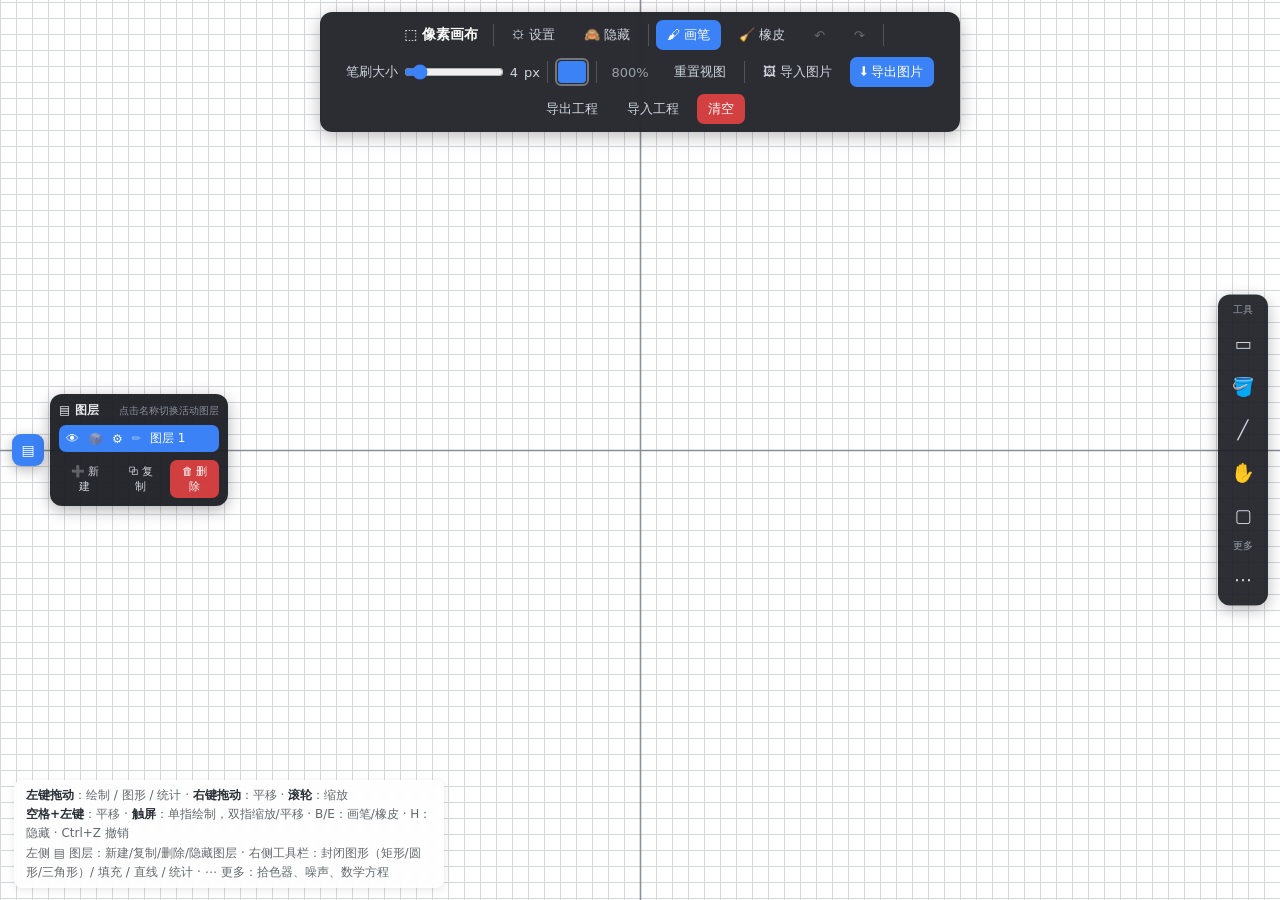
==== commit 842e787c: "需求1+2+3+6：邻域格子数移侦测类、鼠标X/Y坐标侦测节点、变量区移到打包/导出/导入上方、控制类停止执行节点" ====
--- a/index.html
+++ b/index.html
@@ -557,6 +557,13 @@
     font-size: 12px; white-space: nowrap;
     box-shadow: 0 4px 14px rgba(0,0,0,.3);
   }
+
+#scratchVarRow{display:flex;gap:4px;align-items:center;padding:2px 0}
+#scratchVarRow input{width:60px;flex:1;min-width:0;font-size:11px;padding:3px 5px;border:1px solid #3a4256;border-radius:4px;background:#262c3a;color:#cdd3e0}
+#scratchVarRow .btn{font-size:11px;padding:3px 6px;white-space:nowrap}
+#scratchVarRow .n-note{font-size:10px;margin:0}
+#varRow{display:flex;gap:6px;align-items:center;padding:6px 0}
+#varRow input{flex:1;min-width:0;font-size:12px;padding:4px 6px;border:1px solid #3a4256;border-radius:4px;background:#262c3a;color:#cdd3e0}
 </style>
 </head>
 <body>
@@ -768,6 +775,11 @@
     <div id="nodeRight">
       <div class="node-col-title">节点图 <span class="layers-hint">左键框选打包 · 中键平移 · 滚轮缩放 · 单击选中</span></div>
       <div id="nodeCanvas"></div>
+      <div id="varRow">
+        <input type="text" id="varNameInput" placeholder="新变量名（每个实例独立的值）" title="输入名称创建变量，然后用「变量」分类节点读写">
+        <button class="btn" id="btnVarAdd">➕ 建变量</button>
+        <span class="n-note" id="varHint"></span>
+      </div>
       <div id="nodeAddRow">
         <select id="nodeCatSelect" title="节点分类"></select>
         <select id="nodeTypeSelect" title="节点类型"></select>
@@ -785,11 +797,6 @@
         <button class="btn primary" id="btnGroupDone" title="完成编辑，回到主节点图">✔ 完成</button>
       </div>
       <input type="file" id="importGroupsFile" accept=".json" style="display:none">
-      <div id="varRow">
-        <input type="text" id="varNameInput" placeholder="新变量名（每个实例独立的值）" title="输入名称创建变量，然后用「变量」分类节点读写">
-        <button class="btn" id="btnVarAdd">➕ 建变量</button>
-        <span class="n-note" id="varHint"></span>
-      </div>
       <div id="nodeRunRow">
         <span class="n-note" id="nodeRunHint">实例化后需点击运行才执行</span>
         <button class="btn primary" id="btnNodeRun">▶ 运行全部</button>
@@ -813,6 +820,12 @@
     <div id="scratchLib">
       <div class="scratch-col-title">节点库 <span class="layers-hint">点击节点添加到画布（含「节点组」分类的可复用组）</span></div>
       <div id="scratchPalette"></div>
+      <div class="scratch-col-title" style="margin-top:8px">变量 <span class="layers-hint">每个实例独立的值</span></div>
+      <div id="scratchVarRow">
+        <input type="text" id="scratchVarNameInput" placeholder="新变量名">
+        <button class="btn" id="scratchVarBtn">➕ 建变量</button>
+        <span class="n-note" id="scratchVarHint"></span>
+      </div>
       <div id="scratchGroupTools" title="节点组：框选打包 / 导出 / 导入 JSON 文件">
         <button class="btn" id="scratchBtnPack" title="把画布上框选选中的节点打包为节点组">📦 打包</button>
         <button class="btn" id="scratchBtnExport" title="导出全部节点组为 JSON 文件">📤 导出</button>
@@ -839,12 +852,6 @@
       <div style="display:flex;gap:6px;margin-top:6px">
         <button class="btn primary" id="scratchBtnInst" title="把选中对象实例化到当前图层">⬇ 实例化</button>
         <button class="btn danger" id="scratchBtnDelInst" title="删除选中的实例">🗑 删实例</button>
-      </div>
-      <div class="scratch-col-title" style="margin-top:8px">变量 <span class="layers-hint">每个实例独立的值</span></div>
-      <div id="scratchVarRow">
-        <input type="text" id="scratchVarNameInput" placeholder="新变量名">
-        <button class="btn" id="scratchVarBtn">➕ 建变量</button>
-        <span class="n-note" id="scratchVarHint"></span>
       </div>
       <div class="scratch-col-title" style="margin-top:8px">实例信息</div>
       <div id="instInfo"></div>
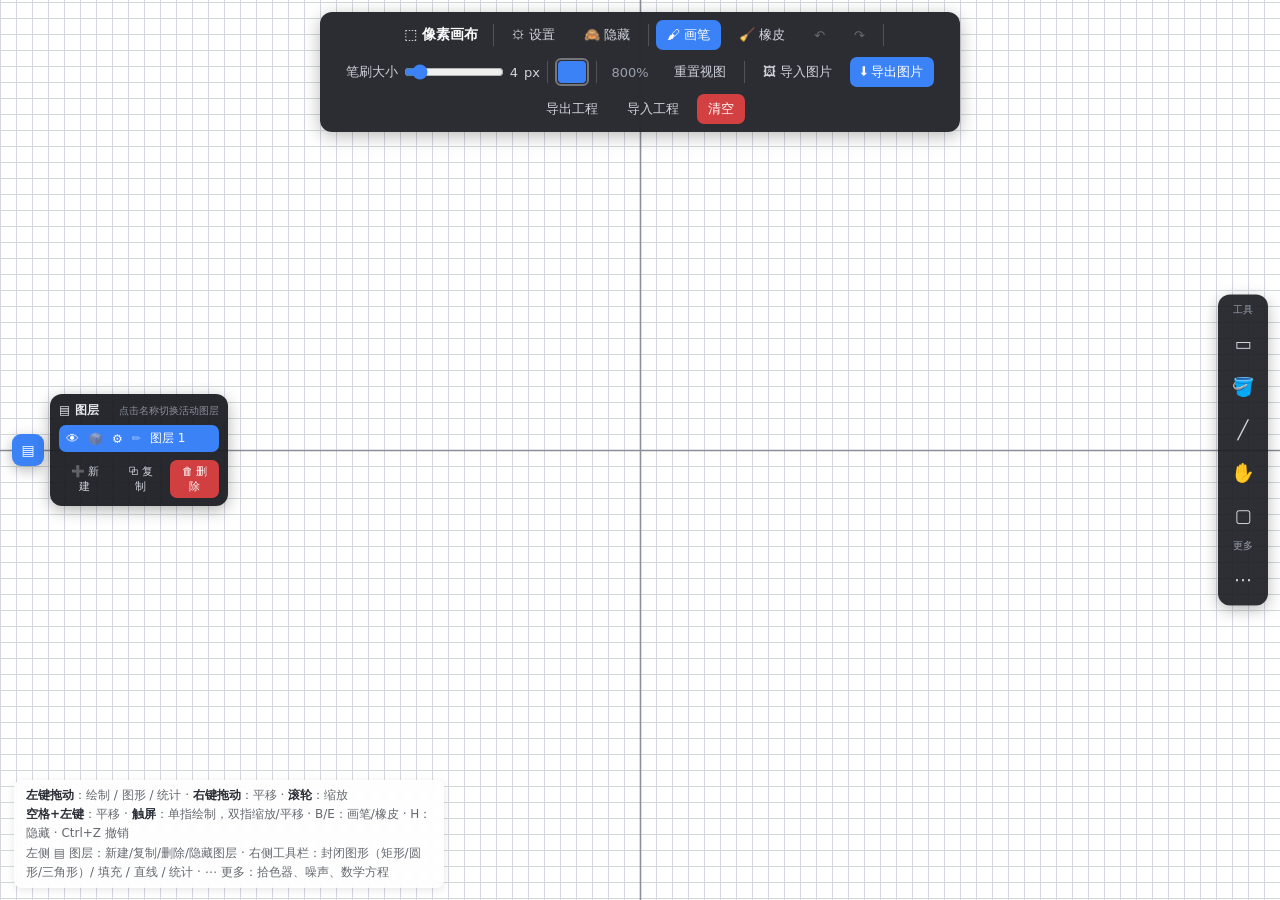
==== commit 6a6b0c0f: "需求3优化：变量区仅在「变量」分类展开显示；布局改为 输入框→添加按钮→变量名称列表（纵向）" ====
--- a/index.html
+++ b/index.html
@@ -558,10 +558,11 @@
     box-shadow: 0 4px 14px rgba(0,0,0,.3);
   }
 
-#scratchVarRow{display:flex;gap:4px;align-items:center;padding:2px 0}
-#scratchVarRow input{width:60px;flex:1;min-width:0;font-size:11px;padding:3px 5px;border:1px solid #3a4256;border-radius:4px;background:#262c3a;color:#cdd3e0}
-#scratchVarRow .btn{font-size:11px;padding:3px 6px;white-space:nowrap}
-#scratchVarRow .n-note{font-size:10px;margin:0}
+#scratchVarRow{display:none;flex-direction:column;gap:4px;padding:6px 2px;border-top:1px solid #333a48;margin-top:6px}
+#scratchVarRow input{width:100%;box-sizing:border-box;font-size:11px;padding:4px 6px;border:1px solid #3a4256;border-radius:4px;background:#262c3a;color:#cdd3e0}
+#scratchVarRow .btn{width:100%;font-size:11px;padding:4px 6px;white-space:nowrap}
+#scratchVarList{display:flex;flex-direction:column;gap:2px;max-height:160px;overflow:auto}
+.scratch-var-item{font-size:11px;color:#cdd3e0;background:#262c3a;border:1px solid #3a4256;border-radius:4px;padding:3px 6px}
 #varRow{display:flex;gap:6px;align-items:center;padding:6px 0}
 #varRow input{flex:1;min-width:0;font-size:12px;padding:4px 6px;border:1px solid #3a4256;border-radius:4px;background:#262c3a;color:#cdd3e0}
 </style>
@@ -822,9 +823,9 @@
       <div id="scratchPalette"></div>
       <div class="scratch-col-title" style="margin-top:8px">变量 <span class="layers-hint">每个实例独立的值</span></div>
       <div id="scratchVarRow">
-        <input type="text" id="scratchVarNameInput" placeholder="新变量名">
-        <button class="btn" id="scratchVarBtn">➕ 建变量</button>
-        <span class="n-note" id="scratchVarHint"></span>
+        <input type="text" id="scratchVarNameInput" placeholder="新变量名（点击可命名）">
+        <button class="btn" id="scratchVarBtn">➕ 添加新变量</button>
+        <div id="scratchVarList"></div>
       </div>
       <div id="scratchGroupTools" title="节点组：框选打包 / 导出 / 导入 JSON 文件">
         <button class="btn" id="scratchBtnPack" title="把画布上框选选中的节点打包为节点组">📦 打包</button>
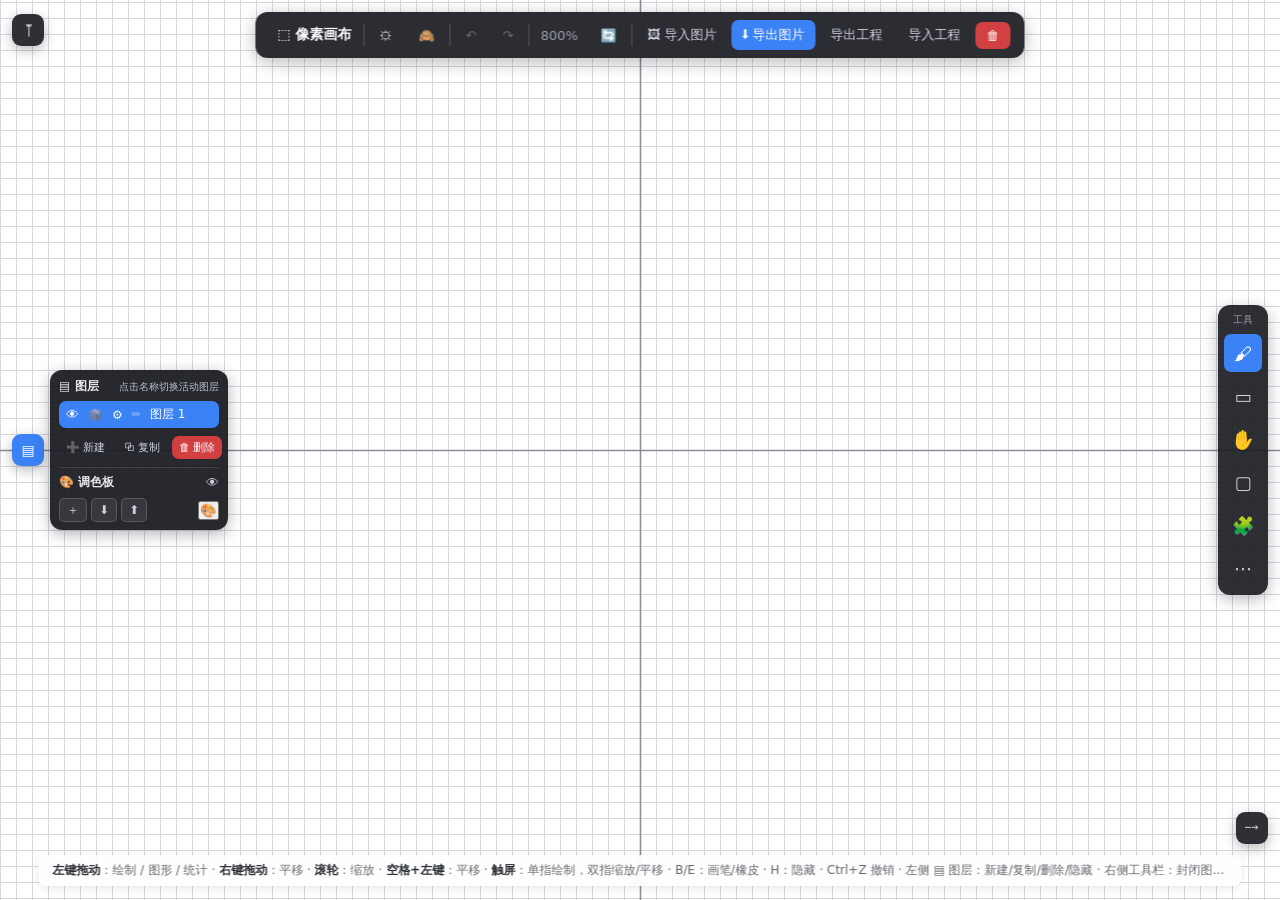
==== commit 6911c187: "Add files via upload" ====
--- a/index.html
+++ b/index.html
@@ -6,6 +6,8 @@
 <title>无限像素画布</title>
 <style>
   * { margin: 0; padding: 0; box-sizing: border-box; }
+  ::selection { background: #3b82f6; color: #fff; }
+  ::-moz-selection { background: #3b82f6; color: #fff; }
   html, body {
     width: 100%; height: 100%;
     overflow: hidden;
@@ -27,7 +29,8 @@
   #toolbar {
     position: fixed; top: 12px; left: 50%; transform: translateX(-50%);
     z-index: 10;
-    display: flex; align-items: center; gap: 7px; flex-wrap: wrap; justify-content: center;
+    display: flex; align-items: center; gap: 4px; flex-wrap: nowrap; justify-content: center;
+    max-width: 98vw; overflow-x: auto;
     background: rgba(28, 30, 36, .93);
     color: #e8eaf0;
     padding: 8px 14px;
@@ -38,9 +41,10 @@
     backdrop-filter: blur(6px);
     user-select: none;
   }
-  #toolbar .logo { font-weight: 700; font-size: 14px; color: #fff; padding: 5px 8px; border-radius: 7px; }
+  #toolbar .logo { font-weight: 700; font-size: 14px; color: #fff; padding: 5px 8px; border-radius: 7px; text-decoration: none; cursor: pointer; white-space: nowrap; flex-shrink: 0; }
   #toolbar .sep { width: 1px; height: 22px; background: rgba(255,255,255,.18); }
   .tool-btn, .btn {
+    white-space: nowrap;
     padding: 5px 10px; border-radius: 7px;
     cursor: pointer; color: #cfd3dc;
     border: 1px solid transparent;
@@ -84,14 +88,15 @@
   #colorInfo .sw { display: inline-block; width: 12px; height: 12px; border-radius: 3px; vertical-align: -1px; margin-right: 5px; border: 1px solid rgba(255,255,255,.4); }
 
   #hint {
-    position: fixed; left: 14px; bottom: 12px; z-index: 10;
+    position: fixed; left: 50%; bottom: 14px; transform: translateX(-50%); z-index: 10;
     color: rgba(40,44,52,.72);
     background: rgba(255,255,255,.78);
-    padding: 6px 12px; border-radius: 8px;
+    padding: 6px 14px; border-radius: 8px;
     font-size: 12px; line-height: 1.6;
     box-shadow: 0 2px 8px rgba(0,0,0,.10);
     backdrop-filter: blur(4px);
-    max-width: 430px;
+    white-space: nowrap;
+    max-width: 94vw; overflow: hidden; text-overflow: ellipsis;
   }
   #hint b { color: rgba(30,34,42,.95); }
   @media (max-width: 820px) { #hint { display: none; } }
@@ -109,6 +114,7 @@
     border-radius: 14px; padding: 16px 18px;
     box-shadow: 0 10px 40px rgba(0,0,0,.45);
     max-width: 94vw; max-height: 92vh; overflow: auto;
+    min-width: 720px;
     display: flex; flex-direction: column; gap: 12px;
   }
   #modalHead { display: flex; align-items: center; justify-content: space-between; gap: 20px; }
@@ -132,9 +138,56 @@
     padding: 6px 4px; border-radius: 10px;
   }
   #modalSideTools .tool-btn { width: 36px; height: 36px; display: flex; align-items: center; justify-content: center; padding: 0; font-size: 17px; }
+  #brushLibrary { position: fixed; z-index: 45; top: 50%; left: 50%; transform: translate(-50%, -70%); width: min(440px, 86vw); box-sizing: border-box; border: 1px solid #3a4256; border-radius: 12px; background: #1a2130; padding: 10px 12px; max-height: 320px; overflow: auto; box-shadow: 0 12px 44px rgba(0,0,0,.6); }
+  #brushLibrary .bl-head { font-size: 12px; color: #c7cdd8; margin-bottom: 8px; display: flex; align-items: center; justify-content: space-between; }
+  #brushLibraryList { display: grid; grid-template-columns: repeat(auto-fill, minmax(150px, 1fr)); gap: 6px; }
+  #brushLibraryList .bl-item { display: flex; flex-direction: column; gap: 2px; padding: 6px 8px; border: 1px solid #3a4256; border-radius: 6px; background: #262c3a; cursor: pointer; position: relative; }
+  #brushLibraryList .bl-item .bl-del { position: absolute; top: 2px; right: 5px; color: #8a93a1; font-size: 13px; line-height: 1; cursor: pointer; padding: 1px 3px; border-radius: 4px; }
+  #brushLibraryList .bl-item .bl-del:hover { color: #f87171; background: rgba(248,113,113,.12); }
+  #brushLibraryList .bl-item:hover { border-color: #3b82f6; background: #2b3550; }
+  #brushLibraryList .bl-item .bl-name { font-size: 11px; color: #e2e6ef; white-space: nowrap; overflow: hidden; text-overflow: ellipsis; }
+  #brushLibraryList .bl-item .bl-meta { font-size: 10px; color: #8a93a1; }
+  #brushLibraryList .bl-empty { font-size: 10px; color: #8a93a1; }
   #modalFoot { display: flex; gap: 8px; flex-wrap: wrap; justify-content: flex-end; }
 
   /* ---- 设置面板 ---- */
+  #nodeJsModal {
+    position: fixed; inset: 0; z-index: 120;
+    background: rgba(10,12,16,.55);
+    display: none;
+    align-items: center; justify-content: center;
+  }
+  #nodeJsModal.open { display: flex; }
+  #nodeJsPanel {
+    background: #23252c; color: #e8eaf0;
+    border-radius: 14px; padding: 14px 16px;
+    box-shadow: 0 10px 40px rgba(0,0,0,.45);
+    width: min(760px, 94vw);
+    max-height: 90vh; overflow: auto;
+  }
+  #nodeJsHead { display: flex; align-items: center; justify-content: space-between; margin-bottom: 8px; }
+  #nodeJsTitle { font-size: 15px; font-weight: 700; color: #ff6680; }
+  #nodeJsClose { background: none; border: none; color: #9aa0ab; font-size: 20px; cursor: pointer; line-height: 1; }
+  #nodeJsClose:hover { color: #fff; }
+  #nodeJsEditorBox { position: relative; }
+  #nodeJsEdit {
+    width: 100%; height: 380px; margin: 0; display: block;
+    background: #0f1216; color: #e2e8f0;
+    border: 1px solid #2a3442; border-radius: 8px;
+    padding: 10px;
+    font-family: Consolas, "Courier New", "Microsoft YaHei", "PingFang SC", monospace;
+    font-size: 13px; line-height: 1.5;
+    white-space: pre-wrap; word-wrap: break-word;
+    overflow: auto; box-sizing: border-box;
+    outline: none; text-align: left;
+  }
+  #nodeJsEdit:focus { border-color: #ff6680; }
+  #nodeJsEdit:empty::before { content: attr(data-placeholder); color: #55606e; }
+  #nodeJsEdit .tok-cmt { color: #6a9955; font-style: italic; }
+  #nodeJsEdit .tok-str { color: #ce9178; }
+  #nodeJsEdit .tok-kw { color: #569cd6; }
+  #nodeJsEdit .tok-num { color: #b5cea8; }
+  #nodeJsErr { color: #f87171; font-size: 12px; margin-top: 6px; min-height: 16px; font-family: Consolas, monospace; }
   #settingsMask {
     position: fixed; inset: 0; z-index: 25;
     background: rgba(10,12,16,.5);
@@ -190,7 +243,7 @@
   }
 
   /* ---- 统计面板 ---- */
-  #statsPanel {
+  #selectPanel {
     position: fixed; right: 64px; top: 90px; z-index: 13;
     width: 320px; max-height: 72vh; overflow: auto;
     background: rgba(28,30,36,.96); color: #e8eaf0;
@@ -198,16 +251,20 @@
     box-shadow: 0 6px 20px rgba(0,0,0,.35);
     display: none; font-size: 12px; line-height: 1.8;
   }
-  #statsPanel.open { display: block; }
-  #statsPanelHead { display: flex; justify-content: space-between; align-items: center; font-weight: 700; margin-bottom: 4px; }
-  #btnCloseStats { background: none; border: none; color: #9aa0ab; font-size: 16px; cursor: pointer; line-height: 1; }
-  #btnCloseStats:hover { color: #fff; }
+  #selectPanel.open { display: block; }
+  #selectPanelHead { display: flex; justify-content: space-between; align-items: center; font-weight: 700; margin-bottom: 4px; }
+  #btnCloseSelect { background: none; border: none; color: #9aa0ab; font-size: 16px; cursor: pointer; line-height: 1; }
+  #btnCloseSelect:hover { color: #fff; }
   .stat-row { display: flex; align-items: center; gap: 6px; }
   .stat-swatch { width: 12px; height: 12px; border-radius: 3px; border: 1px solid rgba(255,255,255,.3); flex-shrink: 0; }
-  #statsFoot { display: flex; gap: 6px; margin-top: 8px; justify-content: flex-end; flex-wrap: wrap; }
+  #selectFoot { display: flex; gap: 6px; margin-top: 8px; justify-content: flex-end; flex-wrap: wrap; }
+  .sel-row { display: flex; align-items: center; gap: 6px; margin: 6px 0; flex-wrap: wrap; }
+  .sel-row label { color: #9aa0ab; }
+  .sel-row input { width: 64px; background: #12141a; border: 1px solid #2a3442; color: #e8eaf0; padding: 4px 6px; border-radius: 6px; font-size: 12px; }
+  .sel-note { color: #7cc7ff; margin: 4px 0 2px; }
 
   /* ---- 更多工具菜单 / 封闭图形子菜单 ---- */
-  #moreMenu, #shapeMenu, #selectMenu {
+  #moreMenu, #shapeMenu, #brushMenu {
     position: fixed; right: 60px; top: 50%; transform: translateY(-50%);
     z-index: 13;
     display: none; flex-direction: column; gap: 4px;
@@ -216,8 +273,8 @@
     box-shadow: 0 6px 20px rgba(0,0,0,.35);
     user-select: none;
   }
-  #moreMenu.open, #shapeMenu.open, #selectMenu.open { display: flex; }
-  #moreMenu .tool-btn, #shapeMenu .tool-btn, #selectMenu .tool-btn {
+  #moreMenu.open, #shapeMenu.open, #brushMenu.open { display: flex; }
+  #moreMenu .tool-btn, #shapeMenu .tool-btn {
     display: flex; align-items: center; gap: 6px;
     white-space: nowrap; padding: 7px 10px;
   }
@@ -233,6 +290,18 @@
     transition: background .15s, color .15s;
   }
   #layersToggle:hover, #layersToggle.active { background: #3b82f6; color: #fff; }
+  /* ---- 顶部 / 右侧工具栏独立隐藏开关（与左侧 ▤ 同一模式） ---- */
+  #topToggle, #sideToggle {
+    position: fixed; z-index: 12; width: 32px; height: 32px;
+    display: flex; align-items: center; justify-content: center;
+    background: rgba(28,30,36,.92); color: #e8eaf0;
+    border: none; border-radius: 9px; cursor: pointer;
+    box-shadow: 0 4px 14px rgba(0,0,0,.28); font-size: 14px; user-select: none;
+    transition: background .15s, color .15s;
+  }
+  #topToggle:hover, #sideToggle:hover { background: #3b82f6; color: #fff; }
+  #topToggle { left: 12px; top: 14px; }
+  #sideToggle { right: 12px; bottom: 56px; }
   #layersPanel {
     position: fixed; left: 50px; top: 50%; transform: translateY(-50%);
     z-index: 12; width: 178px;
@@ -243,8 +312,50 @@
   }
   #layersPanel.open { display: block; }
   #layersHead { display: flex; justify-content: space-between; align-items: center; font-weight: 700; margin-bottom: 6px; gap: 6px; }
-  .layers-hint { color: #8a8f9a; font-size: 10px; font-weight: 400; }
+  .layers-hint { color: #b9c1cd; font-size: 10px; font-weight: 400; }
   #layersList { max-height: 45vh; overflow: auto; display: flex; flex-direction: column; gap: 4px; }
+  /* ---- 调色板（图层面板内，图层列表下方，可隐藏） ---- */
+  #paletteBlock { margin-top: 8px; border-top: 1px solid rgba(255,255,255,.12); padding-top: 6px; }
+  #paletteHead {
+    display: flex; justify-content: space-between; align-items: center;
+    font-weight: 700; margin-bottom: 5px;
+  }
+  #paletteToggle { background: none; border: none; cursor: pointer; color: #cfd3dc; font-size: 13px; padding: 0; line-height: 1; }
+  #paletteToggle:hover { color: #fff; }
+  #paletteGrid { display: grid; grid-template-columns: repeat(5, 1fr); gap: 5px; }
+  #paletteGrid.hidden { display: none; }
+  .pal-swatch {
+    aspect-ratio: 1; border-radius: 6px; cursor: pointer;
+    border: 1px solid rgba(255,255,255,.18); box-shadow: inset 0 0 0 1px rgba(0,0,0,.18);
+    transition: transform .12s, box-shadow .12s;
+  }
+  .pal-swatch:hover { transform: scale(1.12); }
+  .pal-swatch.active { box-shadow: 0 0 0 2px #fff; }
+  /* 调色板工具行：导出 / 导入 / 调色库切换（小图标按钮，悬停显示说明） */
+  #paletteTools { display: flex; align-items: center; gap: 4px; margin-top: 7px; }
+  #paletteTools > button {
+    background: rgba(255,255,255,.08); border: 1px solid rgba(255,255,255,.16);
+    border-radius: 5px; color: #cfd3dc; font-size: 12px; padding: 2px 7px; cursor: pointer;
+    line-height: 1.5; font-family: inherit;
+  }
+  #paletteTools > button:hover { background: rgba(255,255,255,.2); color: #fff; }
+  #paletteLibBox { position: relative; margin-left: auto; }
+  #paletteLibMenu {
+    position: absolute; right: 0; bottom: calc(100% + 4px);
+    background: rgba(28,30,36,.98); border: 1px solid rgba(255,255,255,.2);
+    border-radius: 8px; padding: 4px; z-index: 15; min-width: 160px; max-height: 220px; overflow: auto;
+  }
+  #paletteLibMenu.hidden { display: none; }
+  .lib-item {
+    display: flex; align-items: center; gap: 6px; padding: 4px 8px; border-radius: 6px;
+    cursor: pointer; font-size: 12px; color: #cfd3dc;
+  }
+  .lib-item:hover { background: rgba(255,255,255,.12); color: #fff; }
+  .lib-item.active { background: #3b82f6; color: #fff; }
+  .lib-item .lib-rename { margin-left: auto; cursor: pointer; font-size: 11px; opacity: .7; padding: 0 3px; }
+  .lib-item .lib-rename:hover { opacity: 1; }
+  .lib-item .lib-del { cursor: pointer; font-size: 11px; opacity: .7; padding: 0 3px; }
+  .lib-item .lib-del:hover { opacity: 1; color: #f87171; }
   .layer-item {
     display: flex; align-items: center; gap: 6px; padding: 5px 7px; border-radius: 7px;
     cursor: pointer; color: #cfd3dc; background: rgba(255,255,255,.06);
@@ -260,6 +371,7 @@
     border: 1px solid rgba(255,255,255,.25); border-radius: 6px;
     padding: 4px 7px; font-size: 12px; outline: none; box-sizing: border-box;
   }
+  #nodeNameInput::placeholder { color: #a8b2c0; }
   #nodeNameInput:focus { border-color: #3b82f6; }
   #nodeNameInput:disabled { opacity: .4; }
   /* 图层项：添加节点按钮 / 图层名编辑输入框 */
@@ -277,7 +389,7 @@
   }
 
   /* ---- 噪声生成 / 数学方程 面板 ---- */
-  #noisePanel, #mathPanel {
+  #noisePanel, #mathPanel, #texturePanel, #qrcodePanel {
     position: fixed; right: 64px; top: 90px; z-index: 13;
     width: 320px;
     background: rgba(28,30,36,.96); color: #e8eaf0;
@@ -285,8 +397,8 @@
     box-shadow: 0 6px 20px rgba(0,0,0,.35);
     display: none; font-size: 12px; line-height: 1.8;
   }
-  #noisePanel.open, #mathPanel.open { display: block; }
-  #noiseHead, #mathHead { display: flex; justify-content: space-between; align-items: center; font-weight: 700; margin-bottom: 6px; }
+  #noisePanel.open, #mathPanel.open, #texturePanel.open, #qrcodePanel.open { display: block; }
+  #noiseHead, #mathHead, #textureHead, #qrcodeHead { display: flex; justify-content: space-between; align-items: center; font-weight: 700; margin-bottom: 6px; }
   #btnCloseNoise, #btnCloseMath { background: none; border: none; color: #9aa0ab; font-size: 16px; cursor: pointer; line-height: 1; }
   #btnCloseNoise:hover, #btnCloseMath:hover { color: #fff; }
   .n-row { display: flex; align-items: center; gap: 8px; margin-bottom: 6px; flex-wrap: wrap; }
@@ -299,13 +411,14 @@
   #noisePanel input[type=number]:focus, #mathPanel input:focus { border-color: #3b82f6; }
   #noisePanel .field, #mathPanel .field { font-size: 12px; color: #cfd3dc; }
   #noisePanel .btn, #mathPanel .btn { padding: 4px 10px; }
-  #noisePanel .n-note, #mathPanel .n-note { color: #9aa0ab; font-size: 11px; margin-top: 6px; }
+  .n-note { color: #b6bfcd; }
+  #noisePanel .n-note, #mathPanel .n-note { color: #b6bfcd; font-size: 11px; margin-top: 6px; }
 
   /* ---- 节点编辑器面板 ---- */
   #nodePanel {
     position: fixed; right: 64px; top: 90px; z-index: 13;
     width: 720px; max-width: 96vw;
-    background: rgba(28,30,36,.97); color: #e8eaf0;
+    background: rgba(46,52,66,.98); color: #eef1f6;
     border-radius: 12px; padding: 10px 12px;
     box-shadow: 0 6px 20px rgba(0,0,0,.35);
     display: none; font-size: 12px; line-height: 1.8;
@@ -316,11 +429,11 @@
   #btnCloseNode:hover { color: #fff; }
   #nodeBody { display: flex; gap: 10px; min-height: 320px; }
   #nodeLeft { width: 240px; flex-shrink: 0; display: flex; flex-direction: column; gap: 6px; }
-  .node-col-title { font-size: 11px; color: #9aa0ab; font-weight: 700; }
+  .node-col-title { font-size: 11px; color: #b6bdc9; font-weight: 700; }
   #nodeObjList { flex: 1; overflow: auto; max-height: 220px; display: flex; flex-direction: column; gap: 4px; }
   .node-obj {
     display: flex; align-items: center; gap: 6px; padding: 5px 8px; border-radius: 7px;
-    cursor: pointer; color: #cfd3dc; background: rgba(255,255,255,.06); white-space: nowrap;
+    cursor: pointer; color: #dde2ea; background: rgba(255,255,255,.08); white-space: nowrap;
   }
   .node-obj:hover { background: rgba(255,255,255,.12); }
   .node-obj.active { background: #3b82f6; color: #fff; }
@@ -332,7 +445,7 @@
   #nodeInstList { flex: 1; overflow: auto; max-height: 130px; display: flex; flex-direction: column; gap: 3px; }
   .node-inst {
     display: flex; align-items: center; gap: 6px; padding: 3px 7px; border-radius: 6px;
-    background: rgba(255,255,255,.06); cursor: pointer; font-size: 11px; white-space: nowrap;
+    background: rgba(255,255,255,.08); cursor: pointer; font-size: 11px; white-space: nowrap;
   }
   .node-inst:hover { background: rgba(255,255,255,.12); }
   .node-inst.active { background: #3b82f6; color: #fff; }
@@ -366,7 +479,26 @@
   }
   .bk-children { margin: 4px 0 4px 20px; padding-left: 10px; border-left: 3px solid rgba(0,0,0,.18); }
   .bk-empty { color: #8a8f9a; font-size: 11px; padding: 2px 4px; font-style: italic; }
-  #blockToolRow, #varRow, #nodeRunRow { display: flex; align-items: center; gap: 6px; flex-wrap: wrap; }
+  #blockToolRow, #varRow, #nodeRunRow, #soundRow { display: flex; align-items: center; gap: 6px; flex-wrap: wrap; }
+  #scratchSoundRow { display: flex; align-items: center; gap: 6px; flex-wrap: wrap; }
+  .sound-list { display: flex; flex-direction: column; gap: 3px; width: 100%; }
+  .sound-box {
+    flex: 1 1 100%;
+    display: flex; flex-direction: column; gap: 3px;
+    background: #17181d; border: 1px solid #2e313b; border-radius: 8px; padding: 6px 8px;
+    margin: 2px 0;
+  }
+  .sound-box-title { font-size: 11px; color: #8a8f9c; }
+  .sound-item {
+    display: flex; align-items: center; gap: 6px; font-size: 12px;
+    width: 100%; max-width: 148px; box-sizing: border-box; /* 不超过盒子宽度；盒子足够宽时与节点宽度一致 */
+    background: rgba(255,255,255,.08); border-radius: 6px; padding: 2px 8px;
+  }
+  .sound-item span:first-child {
+    flex: 1; min-width: 0; overflow: hidden; text-overflow: ellipsis; white-space: nowrap;
+  }
+  .sound-item .del { margin-left: auto; cursor: pointer; color: #f87171; font-weight: 700; padding: 0 4px; flex-shrink: 0; }
+  .sound-item .del:hover { color: #fff; }
   #blockCatSelect, #blockTypeSelect {
     background: rgba(255,255,255,.10); color: #e8eaf0;
     border: 1px solid rgba(255,255,255,.25); border-radius: 6px; padding: 3px 6px; font-size: 12px;
@@ -388,6 +520,9 @@
     background: rgba(255,255,255,.06); font-weight: 700; flex-shrink: 0;
   }
   #scratchBody { flex: 1; display: flex; min-height: 0; }
+  #scratchCats { position: relative; }
+  #catsDivider { position: absolute; left: -4px; top: 0; bottom: 0; width: 8px; cursor: col-resize; z-index: 80; }
+  #catsDivider:hover { background: rgba(59,130,246,.35); }
   #scratchCats {
     width: 112px; flex-shrink: 0; padding: 8px 6px; display: flex; flex-direction: column; gap: 4px;
     background: rgba(255,255,255,.04); overflow: auto;
@@ -395,8 +530,15 @@
   #scratchCats .cat { padding: 7px 10px; border-radius: 8px; cursor: pointer; font-size: 12px; font-weight: 700; color: #fff; }
   #scratchCats .cat.dark { color: #333; }
   #scratchCats .cat.active { outline: 2px solid #fff; outline-offset: -2px; }
+  #scratchPluginBox .scratch-col-title { display: flex; align-items: center; gap: 4px; }
+  #scratchPluginBox .plugin-help-btn { width: 14px; height: 14px; line-height: 12px; font-size: 10px; padding: 0; border-radius: 50%; border: 1px solid #5a6472; background: none; color: #9aa0ab; cursor: pointer; text-align: center; }
+  #scratchPluginBox .plugin-help-btn:hover { color: #fff; border-color: #7aa2ff; }
+  #scratchPluginBox #scratchPluginHelp { margin: 2px 0 6px; line-height: 1.6; }
   #scratchMain { flex: 1; min-width: 0; display: flex; flex-direction: column; padding: 8px; }
   /* 节点库 + 打包/导入/导出 共用左侧窄列：节点库在上、工具在下方 */
+  #scratchLib { position: relative; }
+  #libDivider { position: absolute; right: -4px; top: 0; bottom: 0; width: 8px; cursor: col-resize; z-index: 80; }
+  #libDivider:hover { background: rgba(59,130,246,.35); }
   #scratchLib {
     width: 148px; flex-shrink: 0; display: flex; flex-direction: column;
     padding: 8px 6px; background: rgba(255,255,255,.04); border-left: 1px solid rgba(255,255,255,.08);
@@ -408,18 +550,38 @@
   #scratchLib .scratch-col-title { margin: 0 0 4px; }
   #scratchPalette { display: flex; flex-wrap: wrap; gap: 5px; padding-bottom: 8px; border-bottom: 1px solid rgba(255,255,255,.12); min-height: 34px; }
   #scratchPalette .pb { border: none; border-radius: 6px; color: #fff; font-size: 11px; padding: 4px 9px; cursor: pointer; }
+  #scratchPalette .plugin-item { display: flex; flex-direction: column; gap: 2px; padding: 6px 10px; border: 1px solid #3a4256; border-radius: 6px; background: #222a3a; min-width: 150px; position: relative; }
+  #scratchPalette .plugin-item .pi-name { font-size: 12px; color: #e6f7ff; }
+  #scratchPalette .plugin-item .pi-meta { font-size: 10px; color: #8a93a1; }
+  #scratchPalette .plugin-item .pi-del { position: absolute; top: 3px; right: 6px; color: #8a93a1; cursor: pointer; font-size: 13px; }
+  #scratchPalette .plugin-item .pi-del:hover { color: #f87171; }
+  /* 插件库中的插件条目：类型盒子样式（像「输入/节点组」分类按钮一样），点击显示该类型节点库 */
+  #scratchPluginNewBox, #scratchPluginSaved { display: flex; flex-direction: column; gap: 4px; }
+  #scratchPluginNewBox .plugin-item, #scratchPluginSaved .plugin-item, #scratchPluginInfo .plugin-item {
+    display: flex; align-items: center; justify-content: center; gap: 6px; flex-direction: row;
+    padding: 7px 10px; border-radius: 8px; border: 1px solid rgba(34, 211, 238, .45);
+    background: rgba(34, 211, 238, .12); cursor: pointer; font-weight: 700; color: #e6f7ff; font-size: 12px; position: relative;
+  }
+  #scratchPluginNewBox .plugin-item:hover, #scratchPluginSaved .plugin-item:hover { background: rgba(34, 211, 238, .22); }
+  #scratchPluginNewBox .plugin-item .pi-name, #scratchPluginSaved .plugin-item .pi-name, #scratchPluginInfo .plugin-item .pi-name { font-size: 12px; }
+  #scratchPluginNewBox .plugin-item .pi-meta, #scratchPluginSaved .plugin-item .pi-meta, #scratchPluginInfo .plugin-item .pi-meta { font-weight: 400; font-size: 10px; color: #9fd6e0; }
   #scratchPalette .pb.dark { color: #333; }
   #scratchPalette .pb:hover { filter: brightness(1.15); }
-  /* 打包/导出/导入：节点库下方 */
+  /* 打包/导出/导入：固定在节点库最下方（内容多时滚动吸底，始终可见） */
   #scratchGroupTools {
-    display: flex; flex-direction: column; gap: 4px; margin-top: 8px;
-    padding: 6px 4px; background: rgba(167,139,250,.08); border: 1px solid rgba(167,139,250,.25); border-radius: 6px;
+    display: flex; flex-direction: column; gap: 4px;
+    margin-top: auto; padding: 6px 4px; flex-shrink: 0;
+    position: sticky; bottom: 0; z-index: 3;
+    background: #282c34; border: 1px solid rgba(167,139,250,.35); border-radius: 6px;
   }
   #scratchGroupTools .btn { padding: 5px 8px; font-size: 12px; width: 100%; }
   #scratchBlocks {
     flex: 1; position: relative; overflow: auto; background: #e9e7e1; border-radius: 8px; margin-top: 8px; min-height: 200px;
   }
   .scratch-col-title { font-size: 11px; color: #9aa0ab; font-weight: 700; margin-bottom: 4px; }
+  #scratchRight { position: relative; }
+  #stageDivider { position: absolute; left: -4px; top: 0; bottom: 0; width: 8px; cursor: col-resize; z-index: 80; }
+  #stageDivider:hover { background: rgba(59,130,246,.35); }
   #scratchRight { flex: 0 1 330px; min-width: 240px; max-width: 46vw; padding: 8px; display: flex; flex-direction: column; gap: 8px; background: rgba(255,255,255,.03); overflow: hidden; }
   #stageBox { background: #fff; border-radius: 8px; overflow: hidden; display: flex; align-items: center; justify-content: center; min-height: 120px; }
   #stageCanvas { display: block; }
@@ -483,7 +645,13 @@
   }
   .node-gnode .ng-del { cursor: pointer; color: #f87171; padding: 0 3px; font-size: 13px; }
   .node-gnode .ng-del:hover { color: #fff; }
-  .node-gnode .ng-row { display: flex; align-items: center; gap: 5px; padding: 2px 9px; }
+  .node-gnode .ng-row { display: flex; align-items: center; gap: 5px; padding: 2px 9px; position: relative; }
+  .node-gnode .node-socket.inline { position: absolute; right: -4px; top: 50%; transform: translateY(-50%); padding: 0; }
+  .node-gnode .node-socket.inline .dot { width: 10px; height: 10px; }
+  .node-gnode .node-socket.inline .sl { display: none; }
+  .node-gnode .node-val { display: flex; align-items: center; gap: 6px; padding: 3px 9px; border-top: 1px solid rgba(255,255,255,.10); }
+  .node-gnode .node-val .nv-label { font-size: 11px; color: #9aa0ab; white-space: nowrap; }
+  .node-gnode .node-val .nv-box { flex: 1; font-size: 12px; color: #7aa2ff; font-family: Consolas, monospace; background: rgba(255,255,255,.08); border: 1px solid rgba(255,255,255,.22); border-radius: 5px; padding: 1px 6px; text-align: center; min-width: 44px; }
   .node-gnode .ng-row label { color: #9aa0ab; font-size: 11px; white-space: nowrap; }
   .node-gnode .ng-row input[type=number] {
     width: 52px; background: rgba(255,255,255,.10); color: #e8eaf0;
@@ -529,6 +697,9 @@
   #nodeCanvas svg.conn-layer path.conn:hover, #scratchCanvas svg.conn-layer path.conn:hover { stroke: #ffd166; }
   #nodeCanvas svg.conn-layer path.temp, #scratchCanvas svg.conn-layer path.temp {
     stroke: #7aa2ff; stroke-width: 1.5; stroke-dasharray: 4 3;
+  }
+  #nodeCanvas svg.conn-layer path.temp.flow-temp, #scratchCanvas svg.conn-layer path.temp.flow-temp {
+    stroke: #22c55e; stroke-width: 2.5; stroke-dasharray: 5 4;
   }
   #nodeAddRow, #nodeRunRow, #varRow { display: flex; align-items: center; gap: 6px; flex-wrap: wrap; }
   #varRow input[type=text] {
@@ -558,11 +729,24 @@
     box-shadow: 0 4px 14px rgba(0,0,0,.3);
   }
 
-#scratchVarRow{display:none;flex-direction:column;gap:4px;padding:6px 2px;border-top:1px solid #333a48;margin-top:6px}
-#scratchVarRow input{width:100%;box-sizing:border-box;font-size:11px;padding:4px 6px;border:1px solid #3a4256;border-radius:4px;background:#262c3a;color:#cdd3e0}
-#scratchVarRow .btn{width:100%;font-size:11px;padding:4px 6px;white-space:nowrap}
+#scratchVarRow{flex-direction:column;gap:4px;padding:6px 2px;border-top:1px solid #333a48;margin-top:6px}
+#scratchVarRow input, #scratchArrRow input{width:100%;box-sizing:border-box;font-size:11px;padding:4px 6px;border:1px solid #3a4256;border-radius:4px;background:#262c3a;color:#cdd3e0}
+#scratchVarRow .btn, #scratchArrRow .btn{width:100%;font-size:11px;padding:4px 6px;white-space:nowrap}
 #scratchVarList{display:flex;flex-direction:column;gap:2px;max-height:160px;overflow:auto}
 .scratch-var-item{font-size:11px;color:#cdd3e0;background:#262c3a;border:1px solid #3a4256;border-radius:4px;padding:3px 6px}
+.scratch-var-item .sv-name{flex:1;min-width:0;overflow:hidden;text-overflow:ellipsis;white-space:nowrap}
+.scratch-var-item .sv-del{background:none;border:none;color:#9aa0ab;cursor:pointer;font-size:12px;padding:0 2px;line-height:1}
+.scratch-var-item .sv-del:hover{color:#f87171}
+.scratch-var-item.sv-note{font-size:10px;color:#7a8494}
+.sv-note{font-size:10px;color:#7a8494}
+.scratch-arr-table{margin-top:6px;padding:6px;border:1px solid #3a4256;border-radius:6px;background:#1c2430}
+.arr-table-row{display:flex;align-items:center;gap:6px;margin:3px 0;font-size:11px}
+.arr-table-row label{color:#9aa0ab}
+.arr-table-row input{width:64px;font-size:11px;padding:2px 4px;background:#262c3a;border:1px solid #3a4256;border-radius:4px;color:#cdd3e0}
+.arr-idx{display:inline-block;width:34px;color:#7aa2ff;text-align:right}
+.arr-table-foot{display:flex;gap:6px;justify-content:flex-end;margin-top:6px}
+.arr-table-foot .btn{font-size:11px;padding:3px 8px}
+.arr-rows{max-height:140px;overflow:auto}
 #varRow{display:flex;gap:6px;align-items:center;padding:6px 0}
 #varRow input{flex:1;min-width:0;font-size:12px;padding:4px 6px;border:1px solid #3a4256;border-radius:4px;background:#262c3a;color:#cdd3e0}
 </style>
@@ -570,51 +754,46 @@
 <body>
 
 <div id="toolbar">
-  <span class="logo">⬚ 像素画布</span>
+  <a class="logo" href="../../index.html" title="点击回到网页导航">⬚ 像素画布</a>
   <div class="sep"></div>
-  <button class="tool-btn" id="btnSettings" title="打开设置：工具、笔刷/橡皮、颜色、颜色代码、隐藏界面等">⚙ 设置</button>
-  <button class="tool-btn" id="btnHideUI" title="手动隐藏/显示工具栏与提示（快捷键 H）">🙈 隐藏</button>
+  <button class="tool-btn" id="btnSettings" title="打开设置：工具、笔刷/橡皮、颜色、颜色代码、隐藏界面等">⚙</button>
+  <button class="tool-btn" id="btnHideUI" title="手动隐藏/显示工具栏与提示（快捷键 H）">🙈</button>
   <div class="sep"></div>
-  <span class="tool-btn active" id="btnBrush" title="画笔工具（快捷键 B）">🖌 画笔</span>
-  <span class="tool-btn" id="btnEraser" title="橡皮工具（快捷键 E）">🧹 橡皮</span>
   <span class="tool-btn" id="btnUndo" title="撤销（Ctrl+Z）">↶</span>
   <span class="tool-btn" id="btnRedo" title="重做（Ctrl+Shift+Z / Ctrl+Y）">↷</span>
   <div class="sep"></div>
-  <label class="field" id="sizeField">大小
-    <input type="range" id="sizeSlider" min="1" max="32" step="1" value="4">
-    <span id="sizeVal">4</span>px
-  </label>
-  <div class="sep"></div>
-  <input type="color" id="colorPicker" value="#3b82f6" title="当前画笔颜色">
-  <div class="sep"></div>
   <span id="zoomVal" title="当前缩放">800%</span>
-  <button class="btn" id="btnReset" title="缩放回到 100%，原点回到屏幕中心">重置视图</button>
+  <button class="btn" id="btnReset" title="缩放回到 100%，原点回到屏幕中心">🔄</button>
   <div class="sep"></div>
   <button class="btn" id="btnImportImage" title="把图片按像素导入到画布">🖼 导入图片</button>
   <button class="btn primary" id="btnExportPng" title="导出透明背景 PNG">⬇ 导出图片</button>
   <button class="btn" id="btnExportJson" title="保存工程（JSON）">导出工程</button>
   <button class="btn" id="btnImportJson" title="导入工程（JSON）">导入工程</button>
-  <button class="btn danger" id="btnClear">清空</button>
+  <button class="btn danger" id="btnClear" title="清空画布">🗑</button>
 </div>
 
 <button id="btnRestoreUI" title="恢复工具栏与提示">👁 显示</button>
+
+<!-- 顶部 / 右侧工具栏独立隐藏开关（与左侧 ▤ 同一模式） -->
+<button id="topToggle" title="隐藏顶部工具栏">⤒</button>
+<button id="sideToggle" title="隐藏右侧工具栏">⤍</button>
 
 <!-- 右侧工具栏：封闭图形 / 填充 / 直线 / 统计 / 更多 -->
 <div id="sideToolbar">
   <div class="side-title">工具</div>
-  <span class="tool-btn" id="rToolShape" title="封闭图形：矩形 / 圆形 / 三角形（点击展开选择）">▭</span>
-  <span class="tool-btn" id="rToolFill" title="封闭填充：点击填充连通区域">🪣</span>
-  <span class="tool-btn" id="rToolLine" title="直线工具：拖动绘制直线">╱</span>
+  <span class="tool-btn" id="rToolBrush" title="画笔 / 橡皮（点击展开选择）">🖌</span>
+  <span class="tool-btn" id="rToolShape" title="封闭图形（点击展开选择）：矩形 / 圆形 / 三角形 / 填充">▭</span>
   <span class="tool-btn" id="rToolMove" title="移动工具：拖动画布上的实例到新位置">✋</span>
-  <span class="tool-btn" id="rToolSelect" title="框选：图像统计 / 框选移动（点击展开选择）">▢</span>
-  <div class="side-title">更多</div>
-  <span class="tool-btn" id="rToolMore" title="更多工具">⋯</span>
-</div>
-
-<!-- 框选子菜单（图像统计 / 框选移动） -->
-<div id="selectMenu">
-  <span class="tool-btn" data-sel="stats" title="图像统计：拖动框选 / Shift+拖动 统计直线">📊 图像统计</span>
-  <span class="tool-btn" data-sel="moveSel" title="框选移动：拖动框选一片像素，之后用手掌工具(✋)拖动整片像素移动">📦 框选移动</span>
+  <span class="tool-btn" id="rToolSelect" title="框选：拖动框选一片像素区域，控制栏可缩放 / 统计 / RotSprite 旋转；框内左键拖动移动">▢</span>
+  <span class="tool-btn" id="btnOpenNodeEditor" title="打开节点编辑器：对象列表、重命名、实例化、编辑节点图（框选添加对象）">🧩</span>
+  <span class="tool-btn" id="rToolMore" title="工具菜单">⋯</span>
+</div>
+
+<!-- 画笔/橡皮子菜单 -->
+<div id="brushMenu">
+  <span class="tool-btn" data-brush="brush" title="画笔工具（快捷键 B）">🖌 画笔</span>
+  <span class="tool-btn" data-brush="eraser" title="橡皮工具（快捷键 E）">🧹 橡皮</span>
+  <span class="tool-btn" data-brush="line" title="直线工具：拖动绘制直线">╱ 直线</span>
 </div>
 
 <!-- 封闭图形子菜单（矩形 / 圆形 / 三角形） -->
@@ -622,6 +801,7 @@
   <span class="tool-btn" data-shape="rect" title="矩形工具：拖动绘制矩形">▭ 矩形</span>
   <span class="tool-btn" data-shape="circle" title="圆形工具：拖动绘制圆/椭圆">◯ 圆形</span>
   <span class="tool-btn" data-shape="triangle" title="三角形工具：拖动绘制三角形">△ 三角形</span>
+  <span class="tool-btn" data-shape="fill" title="封闭填充：点击填充连通区域">🪣 填充</span>
 </div>
 
 <!-- 更多工具展开菜单 -->
@@ -629,7 +809,10 @@
   <span class="tool-btn" id="btnOpenPicker" title="拾色器：点击格子拾取颜色（矢量模式可拾取矢量对象颜色）">🎯 拾色器</span>
   <span class="tool-btn" id="btnOpenNoise" title="生成 Perlin / Simplex / Value / Worley / Ridge 噪声图">🌊 噪声生成器</span>
   <span class="tool-btn" id="btnOpenMath" title="按数学方程绘制图像，线条粗细随画笔大小">∑ 数学方程</span>
-  <span class="tool-btn" id="btnOpenNodeEditor" title="打开节点编辑器：对象列表、重命名、实例化、编辑节点图（同时启用「框选添加对象」：框选一片像素区域剪切为对象）">🧩 节点编辑器</span>
+  <span class="tool-btn" id="btnOpenQrcode" title="二维码/条码生成器：根据文本在画布生成二维码（QR）或条码（Code 39），可设置颜色">🔳 二维码生成器</span>
+  <span class="tool-btn" id="btnOpenTexture" title="纹理生成器：砖墙 / 棋盘格 / 环境 / Gabor / IES / 迷幻 / 噪波 / 天空 / 沃罗诺伊 / 波浪 / 白噪波，可调长宽、偏移、缩放、种子、倍频、颜色">🧱 纹理生成器</span>
+  <span class="tool-btn" id="btnOpenPixelator" title="打开图片像素化网站（把图片像素化并导出 PNG）">🖼 图片像素化</span>
+  <span class="tool-btn" id="btnOpenVectorEditor" title="打开无限矢量画图网站（无限画布矢量绘制：矩形 / 三角 / 圆 / 直线，顶点吸附 / 切分 / 测量，v4 矢量工程互通）">✒ 无限矢量画图</span>
 </div>
 
 <!-- 图层面板（屏幕左侧）：添加 / 复制 / 删除 / 隐藏图层 -->
@@ -641,6 +824,21 @@
     <button class="btn" id="btnLayerAdd" title="添加新图层">➕ 新建</button>
     <button class="btn" id="btnLayerDup" title="复制当前图层">⧉ 复制</button>
     <button class="btn danger" id="btnLayerDel" title="删除当前图层">🗑 删除</button>
+  </div>
+  <!-- 调色板：20 个常用色（单击取色、双击改色），默认隐藏（🙈/👁 切换）；工具行：新建 / 导出 / 导入 / 调色库切换 -->
+  <div id="paletteBlock">
+    <div id="paletteHead"><span>🎨 调色板</span><button id="paletteToggle" title="显示/隐藏调色板">👁</button></div>
+    <div id="paletteGrid" class="hidden"></div>
+    <div id="paletteTools">
+      <button id="btnPaletteNew" title="新建调色库">＋</button>
+      <button id="btnPaletteExport" title="导出当前调色板（JSON）">⬇</button>
+      <button id="btnPaletteImport" title="导入调色板（JSON，加入调色库）">⬆</button>
+      <div id="paletteLibBox">
+        <button id="btnPaletteLib" title="调色库：默认调色板">🎨</button>
+        <div id="paletteLibMenu" class="hidden"></div>
+      </div>
+    </div>
+    <input type="file" id="paletteFileInput" accept=".json,application/json" style="display:none">
   </div>
 </div>
 
@@ -700,6 +898,85 @@
   <div class="n-note">生成位置：屏幕中心 · 支持撤销（Ctrl+Z）</div>
 </div>
 
+
+<!-- 纹理生成器面板 -->
+<div id="texturePanel">
+  <div id="textureHead"><span>🧱 纹理生成器</span><button id="btnCloseTexture" title="关闭">×</button></div>
+  <div class="n-row"><span class="n-label">纹理类型</span><select id="texType">
+    <option value="brick">🧱 砖墙纹理</option><option value="checker">🏁 棋盘格纹理</option>
+    <option value="environ">🌍 环境纹理</option><option value="gabor">🔍 Gabor 纹理</option>
+    <option value="ies">💡 IES 纹理</option><option value="magic">✨ 迷幻纹理</option>
+    <option value="noise">🌊 噪波纹理</option><option value="sky">☁ 天空纹理</option>
+    <option value="voronoi">🟣 沃罗诺伊纹理</option><option value="wave">〰 波浪纹理</option>
+    <option value="white">❄ 白噪波纹理</option>
+  </select></div>
+  <div class="n-row"><span class="n-label">长 / 宽</span>
+    <label class="field">长 <input type="number" id="texLen" min="1" max="1024" step="1" value="32"></label>
+    <label class="field">宽 <input type="number" id="texWid" min="1" max="1024" step="1" value="32"></label>
+  </div>
+  <div class="n-row"><span class="n-label">生成大小</span>
+    <label class="field">宽 <input type="number" id="texW" min="1" max="4096" step="1" value="128"></label>
+    <label class="field">高 <input type="number" id="texH" min="1" max="4096" step="1" value="128"></label>
+  </div>
+  <div class="n-row"><span class="n-label">偏移量</span>
+    <label class="field">X <input type="number" id="texOffX" value="0"></label>
+    <label class="field">Y <input type="number" id="texOffY" value="0"></label>
+  </div>
+  <div class="n-row"><span class="n-label">缩放</span>
+    <label class="field"><input type="number" id="texScale" min="0.01" step="0.1" value="1"></label>
+    <span class="n-note">越大图案越平缓</span>
+  </div>
+  <div class="n-row"><span class="n-label">种子</span>
+    <label class="field"><input type="number" id="texSeed" step="1"></label>
+    <button class="btn" id="btnTexSeed" title="随机种子">🎲</button>
+    <span class="n-note">相同种子=相同纹理</span>
+  </div>
+  <div class="n-row"><span class="n-label">倍频</span>
+    <label class="field"><input type="number" id="texOct" min="1" max="8" step="1" value="4"></label>
+    <span class="n-note">细节层数（噪波/沃罗诺伊等）</span>
+  </div>
+  <div class="n-row"><span class="n-label">颜色</span>
+    <label class="field">A <input type="color" id="texColA" value="#3b82f6"></label>
+    <label class="field">B <input type="color" id="texColB" value="#1e3a8a"></label>
+    <span class="n-note">纹理双色</span>
+  </div>
+  <div class="n-row" style="justify-content:flex-end; margin-top:8px;">
+    <button class="btn primary" id="btnGenTexture">✨ 生成纹理</button>
+  </div>
+  <div class="n-note">生成位置：屏幕中心 · 支持撤销（Ctrl+Z）</div>
+</div>
+
+
+<!-- 二维码/条码生成器面板 -->
+<div id="qrcodePanel">
+  <div id="qrcodeHead"><span>🔳 二维码 / 条码生成器</span><button id="btnCloseQrcode" title="关闭">×</button></div>
+  <div class="n-row"><span class="n-label">纠错</span><select id="qrEc">
+    <option value="L" selected>L（容量最大）</option>
+    <option value="M">M</option>
+    <option value="Q">Q</option>
+    <option value="H">H（纠错最强）</option>
+  </select>
+    <span class="n-note">等级越高越抗损，容量越小</span>
+  </div>
+  <div class="n-row"><span class="n-label">类型</span><select id="qrType">
+    <option value="qr">🔳 二维码（QR）</option>
+    <option value="barcode">▮▯ 条码（Code 39）</option>
+  </select></div>
+  <div class="n-row"><span class="n-label">文本</span><input type="text" id="qrText" placeholder="输入要编码的文本…" style="flex:1;min-width:0" spellcheck="false"></div>
+  <div class="n-row"><span class="n-label">颜色</span>
+    <label class="field">条/模块 <input type="color" id="qrColA" value="#000000"></label>
+    <label class="field">背景 <input type="color" id="qrColB" value="#ffffff"></label>
+  </div>
+  <div class="n-row"><span class="n-label">大小</span>
+    <label class="field" id="qrSizeField">模块 <input type="number" id="qrSize" min="3" max="40" step="1" value="8"></label>
+    <span class="n-note">二维码=模块像素 / 条码=高度</span>
+  </div>
+  <div class="n-row" style="justify-content:flex-end; margin-top:8px;">
+    <button class="btn primary" id="btnGenQrcode">✨ 生成</button>
+  </div>
+  <div class="n-note" id="qrNote">生成位置：屏幕中心 · 支持撤销（Ctrl+Z）</div>
+</div>
+
 <!-- 数学方程图像面板 -->
 <div id="mathPanel">
   <div id="mathHead"><span>∑ 数学方程图像</span><button id="btnCloseMath" title="关闭">×</button></div>
@@ -756,6 +1033,7 @@
   <div id="nodeHead">
     <span>🧩 节点编辑器</span>
     <span style="display:flex;gap:8px;align-items:center">
+      <button class="btn" id="btnNodeFloat" title="把节点编辑器拖出来变成浮动窗口">⧉ 浮动</button>
       <button class="btn" id="btnScratchMax" title="放大为 Scratch 式全屏编辑器（积木拖放 + 舞台 + 实例信息）">⛶ 放大</button>
       <button id="btnCloseNode" title="关闭">×</button>
     </span>
@@ -785,6 +1063,8 @@
         <select id="nodeCatSelect" title="节点分类"></select>
         <select id="nodeTypeSelect" title="节点类型"></select>
         <button class="btn" id="btnNodeAdd" title="把选中的节点添加到节点图">➕ 添加</button>
+        <button class="btn" id="btnNodeAddCustom" style="display:none" title="新建自制节点：直接在编辑器中编写 JS 注册新节点，保存后立即生效">🧩 自制</button>
+        <button class="btn" id="btnSaveCustom" style="display:none" title="把新增/删除的自制节点状态保存到浏览器，重启网页后仍然保留">💾 保存</button>
         <button class="btn" id="btnPackGroup" title="把框选选中的节点打包为一个节点组（节点组分类中可复用/展开/导入导出）">📦 打包</button>
         <button class="btn" id="btnExportGroups" title="把所有节点组导出为 JSON 文件">📤 导出</button>
         <button class="btn" id="btnImportGroups" title="导入节点组 JSON 文件">📥 导入</button>
@@ -792,6 +1072,15 @@
         <button class="btn" id="btnZoomIn" title="放大节点画布">＋</button>
         <button class="btn" id="btnZoomOut" title="缩小节点画布">－</button>
         <button class="btn" id="btnZoomReset" title="重置视图">⟲</button>
+      </div>
+      <div id="soundRow" style="display:none">
+        <button class="btn" id="btnSoundImport" title="导入声音：mp3 / wav / ogg 等音频文件，或音乐编辑器导出的 JSON 工程文件（自动转码为 WAV），导入后可在「声音」分类节点的「声音A」下拉中选择">🔊 导入声音</button>
+        <div class="sound-box">
+          <div class="sound-box-title">已导入的声音 / 歌曲</div>
+          <div id="soundList" class="sound-list"></div>
+        </div>
+        <button class="btn" id="btnMusicEditor" title="在新标签页打开音乐编辑器（编辑歌曲后导出 JSON，再回到这里导入）">🎹 音乐编辑器</button>
+        <input type="file" id="soundFileInput" accept="audio/*,.json,application/json,text/json" style="display:none">
       </div>
       <div id="groupEditRow" style="display:none;align-items:center;gap:8px;padding:4px 0">
         <span class="n-note" style="margin:0">✏️ 正在编辑节点组：<b id="groupEditName"></b></span>
@@ -817,15 +1106,51 @@
     </span>
   </div>
   <div id="scratchBody">
-    <div id="scratchCats"></div>
+    <div id="scratchCats"><div id="scratchSearchWrap" style="padding:2px 0 6px;box-sizing:border-box">
+      <input id="scratchSearch" placeholder="🔍 搜节点" title="搜索所有类型节点库中的节点（含自制与插件），支持名称 / 描述 / 类型" style="width:100%;background:rgba(255,255,255,.1);color:#eef1f6;border:1px solid rgba(255,255,255,.25);border-radius:6px;padding:5px 7px;font-size:12px;outline:none">
+    </div></div>
+    <div id="scratchPluginBox" style="display:none">
+      <div class="scratch-col-title" style="justify-content:center"><span>插件库</span><button class="plugin-help-btn" id="btnPluginHelp" title="显示/隐藏插件说明">?</button><button class="plugin-help-btn" id="btnPluginInfo" title="显示/隐藏导入信息">📥</button></div>
+      <div id="scratchPluginHelp" class="layers-hint" style="display:none">导入的外部 JS 插件（registerNodeType 注册节点，节点与插件都归入插件库）<br>暂无插件：点击下方【导入插件】添加外部编写的 JS 插件（插件通过 registerNodeType 注册节点，节点与插件都归入插件库）</div>
+      <div id="scratchPluginInfo" class="layers-hint" style="display:none;margin-bottom:6px"></div>
+      <button class="btn" id="scratchBtnImportPlugin" style="font-size:11px;padding:3px 8px" title="选择外部编写的 JS/TXT 插件文件（含 registerNodeType 注册节点类型）">📂 导入插件</button>
+      <div id="scratchPluginNewBox" style="margin-top:6px"></div>
+      <button class="btn primary" id="scratchBtnSavePlugin" style="display:none;font-size:11px;padding:3px 8px;margin-top:6px" title="把本次导入的插件永久保存到浏览器（不保存则刷新后重置）">💾 保存</button>
+    </div>
+    <!-- 已保存插件：插件库盒子外面、下方（保存按钮上方），点击【保存】后的插件存放位置 -->
+    <div id="scratchPluginSaved" style="margin-top:8px;display:none"></div>
+    <input type="file" id="scratchPluginFile" accept=".js,.txt,text/javascript,text/plain" style="display:none">
     <div id="scratchLib">
-      <div class="scratch-col-title">节点库 <span class="layers-hint">点击节点添加到画布（含「节点组」分类的可复用组）</span></div>
+      <div id="catsDivider" title="拖动调整分类栏宽度"></div>
+      <div id="libDivider" title="拖动调整节点库宽度"></div>
+      <div class="scratch-col-title">节点库 <span class="layers-hint">点击节点添加到画布</span></div>
       <div id="scratchPalette"></div>
-      <div class="scratch-col-title" style="margin-top:8px">变量 <span class="layers-hint">每个实例独立的值</span></div>
-      <div id="scratchVarRow">
-        <input type="text" id="scratchVarNameInput" placeholder="新变量名（点击可命名）">
-        <button class="btn" id="scratchVarBtn">➕ 添加新变量</button>
-        <div id="scratchVarList"></div>
+      <button class="btn" id="scratchBtnAddCustom" style="display:none;margin-bottom:8px" title="新建自制节点：直接在编辑器中编写 JS 注册新节点，保存后立即生效">🧩 ＋ 自制节点</button>
+      <button class="btn" id="scratchBtnSaveCustom" style="display:none;margin-bottom:8px" title="把新增/删除的自制节点状态保存到浏览器，重启网页后仍然保留">💾 保存自制节点</button>
+      <div id="scratchVarBlock" style="display:none">
+        <div class="scratch-col-title" style="margin-top:8px">变量 <span class="layers-hint">每个实例独立的值</span></div>
+        <div id="scratchVarRow">
+          <input type="text" id="scratchVarNameInput" placeholder="新变量名（点击可命名）">
+          <button class="btn" id="scratchVarBtn">➕ 添加新变量</button>
+          <div id="scratchVarList"></div>
+        </div>
+        <div class="scratch-col-title" style="margin-top:8px">数组 <span class="layers-hint">每个实例独立的数字数组</span></div>
+        <div id="scratchArrRow">
+          <input type="text" id="scratchArrNameInput" placeholder="新数组名（点击可命名）">
+          <button class="btn" id="scratchArrBtn">➕ 添加新数组</button>
+          <div id="scratchArrList"></div>
+        </div>
+      </div>
+      <div id="scratchSoundBlock" style="display:none">
+        <div class="scratch-col-title" style="margin-top:8px">声音 <span class="layers-hint">导入音频文件，用「声音」分类节点播放</span></div>
+        <div id="scratchSoundRow">
+          <button class="btn" id="scratchBtnSoundImport" title="导入声音：mp3 / wav / ogg 等音频文件，或音乐编辑器导出的 JSON 工程文件（自动转码为 WAV），导入后可在「声音」分类节点的「声音A」下拉中选择">🔊 导入声音</button>
+        </div>
+        <div class="sound-box">
+          <div class="sound-box-title">已导入的声音 / 歌曲</div>
+          <div id="scratchSoundList" class="sound-list"></div>
+        </div>
+        <button class="btn" id="scratchBtnMusicEditor" style="margin-top:8px" title="在新标签页打开音乐编辑器（编辑歌曲后导出 JSON，再回到这里导入）">🎹 音乐编辑器</button>
       </div>
       <div id="scratchGroupTools" title="节点组：框选打包 / 导出 / 导入 JSON 文件">
         <button class="btn" id="scratchBtnPack" title="把画布上框选选中的节点打包为节点组">📦 打包</button>
@@ -838,11 +1163,11 @@
       <div id="scratchCanvas"></div>
     </div>
     <div id="scratchRight">
-      <div class="scratch-col-title">舞台（正方形 · 网格大小可调）</div>
+      <div id="stageDivider" title="拖动调整舞台大小"></div>
+      <div class="scratch-col-title" style="display:flex;align-items:center;justify-content:space-between;gap:6px">舞台（正方形 · 网格大小可调）<span style="display:flex;gap:4px;flex-shrink:0"><button class="btn" id="btnStageReset" style="font-size:11px;padding:2px 6px" title="重置视图：视图回中铺满舞台，对象实例回到内容中心">🔄</button><button class="btn" id="btnStageFloat" style="font-size:11px;padding:2px 6px" title="把舞台窗口拖出来，可随意移动与调整大小">⧉</button></span></div>
       <div id="stageBox"><canvas id="stageCanvas"></canvas></div>
       <div id="stageCtrl">
-        <label>舞台大小 <input type="range" id="stageSize" min="160" max="560" step="10" value="320"><span id="stageSizeVal">320</span>px</label>
-        <label>网格大小 <input type="range" id="stageGrid" min="25" max="400" step="5" value="100"><span id="stageGridVal">100</span>%</label>
+        <label>网格大小 <input type="range" id="stageGrid" min="20" max="500" step="5" value="100"><span id="stageGridVal">100</span>%</label>
       </div>
       <div class="scratch-col-title">对象与实例 <span class="layers-hint">选择对象后「⬇ 实例化」添加到当前图层</span></div>
       <div style="display:flex;gap:6px">
@@ -860,13 +1185,21 @@
   </div>
 </div>
 
-<!-- 统计结果面板 -->
-<div id="statsPanel">
-  <div id="statsPanelHead"><span>📊 图像统计</span><button id="btnCloseStats" title="关闭">×</button></div>
+<!-- 框选控制栏（尺寸缩放 / 图像统计 / RotSprite 旋转） -->
+<div id="selectPanel">
+  <div id="selectPanelHead"><span>▢ 框选控制</span><button id="btnCloseSelect" title="关闭">×</button></div>
+  <div id="selInfo" class="sel-note"></div>
+  <div class="sel-row"><label>宽度</label><input type="number" id="selW" min="1"><label>长度</label><input type="number" id="selH" min="1"><button class="btn" id="btnSelScale" title="最近邻缩放框选内容到新尺寸（保持像素锐利）">应用缩放</button></div>
+  <div class="sel-row"><label>旋转°</label><input type="number" id="selAngle" value="90" step="15"><button class="btn primary" id="btnSelRotate" title="RotSprite 算法：先放大 4 倍 → 旋转 → 面积平均缩小，最大程度保留像素边缘">↻ RotSprite 旋转</button></div>
+  <div class="sel-row"><button class="btn" id="btnSelStats" title="统计框选区域的像素数与颜色分布">📊 图像统计</button><span style="font-size:11px;color:#5b6472">点击后统计</span></div>
+  <div class="sel-row" id="selExportRow" style="display:none">
+    <button class="btn" id="btnStatsCsv" title="单独导出统计表（CSV）">⬇ 统计表</button>
+    <button class="btn primary" id="btnStatsPngCsv" title="同时导出图片 PNG 和统计表 CSV">⬇ 图像+统计表</button>
+  </div>
   <div id="statsBody"></div>
-  <div id="statsFoot">
-    <button class="btn" id="btnStatsCsv" title="单独导出统计表（CSV）">⬇ 导出统计表</button>
-    <button class="btn primary" id="btnStatsPngCsv" title="同时导出图片 PNG 和统计表 CSV">⬇ 图片+统计表</button>
+  <div id="selStats"></div>
+  <div id="selectFoot">
+    <button class="btn" id="btnSelClear" title="清除当前框选区域">🗑 清除框选</button>
   </div>
 </div>
 
@@ -876,14 +1209,33 @@
 <div id="colorInfo"></div>
 
 <div id="hint">
-  <b>左键拖动</b>：绘制 / 图形 / 统计 · <b>右键拖动</b>：平移 · <b>滚轮</b>：缩放<br>
-  <b>空格+左键</b>：平移 · <b>触屏</b>：单指绘制，双指缩放/平移 · B/E：画笔/橡皮 · H：隐藏 · Ctrl+Z 撤销<br>
-  左侧 ▤ 图层：新建/复制/删除/隐藏图层 · 右侧工具栏：封闭图形（矩形/圆形/三角形）/ 填充 / 直线 / 统计 · ⋯ 更多：拾色器、噪声、数学方程
+  <b>左键拖动</b>：绘制 / 图形 / 统计 · <b>右键拖动</b>：平移 · <b>滚轮</b>：缩放 · <b>空格+左键</b>：平移 · <b>触屏</b>：单指绘制，双指缩放/平移 · B/E：画笔/橡皮 · H：隐藏 · Ctrl+Z 撤销 · 左侧 ▤ 图层：新建/复制/删除/隐藏 · 右侧工具栏：封闭图形/填充/直线/统计 · ⋯ 更多：拾色器、噪声、数学方程
 </div>
 
 <div id="importStatus"></div>
 
 <!-- 设置面板 -->
+<div id="nodeJsModal">
+  <div id="nodeJsPanel">
+    <div id="nodeJsHead"><b id="nodeJsTitle">编辑自制节点</b><button id="nodeJsClose" title="关闭">×</button></div>
+    <div style="font-size:12px;color:#8b93a1;margin-bottom:6px">直接编辑 JS：<code>registerNodeType('id', {…})</code> 注册节点，保存后立即生效并自动存入浏览器（刷新后仍在）。右键画布上的节点可再次编辑。</div>
+    <div id="nodeJsEditorBox">
+      <div id="nodeJsEdit" contenteditable="true" spellcheck="false" data-placeholder="registerNodeType(&#39;myNode&#39;, { … });"></div>
+    </div>
+    <div style="display:flex;gap:8px;margin-top:6px;align-items:center;flex-wrap:wrap">
+      <button class="btn" id="nodeJsImport" title="导入外部写好的节点 JS / TXT 文件">📂 导入 js/txt</button>
+      <button class="btn" id="nodeJsExport" title="把当前代码导出为 .js 文件">⬇ 导出 js</button>
+      <span style="font-size:11px;color:#5b6472">可导入外部写好的节点 JS 文件，或导出当前内容</span>
+    </div>
+    <input type="file" id="nodeJsImportFile" accept=".js,.txt,text/javascript,text/plain" hidden>
+    <div id="nodeJsErr"></div>
+    <div style="display:flex;justify-content:flex-end;gap:8px;margin-top:8px">
+      <button class="btn" id="nodeJsDelete" style="color:#f87171" title="删除当前编辑的节点（同时清除本地保存）">🗑 删除节点</button>
+      <button class="btn" id="nodeJsCancel">取消</button>
+      <button class="btn primary" id="nodeJsSave">💾 保存并生效</button>
+    </div>
+  </div>
+</div>
 <div id="settingsMask">
   <div id="settingsPanel">
     <div id="settingsHead">
@@ -1024,19 +1376,55 @@
       </div>
     </div>
     <div id="modalFoot">
+      <button class="btn" id="modalBtnLibrary" title="笔刷库：保存/导入的笔刷都会存到这里，点击即可设为当前笔刷">📚 笔刷库</button>
       <button class="btn" id="modalBtnClear">清空画板</button>
       <button class="btn" id="modalBtnImport" title="导入笔刷 JSON">导入笔刷</button>
       <button class="btn" id="modalBtnExport" title="导出笔刷 JSON">导出笔刷</button>
-      <button class="btn primary" id="modalBtnSave">💾 保存为当前笔刷</button>
-    </div>
-  </div>
+      <button class="btn primary" id="modalBtnSave">💾 保存</button>
+    </div>
+  </div>
+  <div id="brushLibrary" style="display:none">
+      <div class="bl-head"><span>📚 笔刷库 <span class="layers-hint" style="font-weight:400">点击笔刷设为当前笔刷</span></span><span class="bl-close" title="关闭" style="cursor:pointer;color:#9aa0ab;font-size:16px;line-height:1">×</span></div>
+      <div id="brushLibraryList"></div>
+    </div>
+
   <input type="file" id="modalFileInput" accept=".json,application/json" hidden>
 </div>
 
+<div id="nodeCtxMenu" style="display:none;position:fixed;z-index:300;min-width:130px;background:#1f2733;border:1px solid #3a4256;border-radius:8px;padding:4px;box-shadow:0 6px 24px rgba(0,0,0,.5)">
+  <button class="btn" id="nodeCtxUndo" style="display:flex;width:100%;justify-content:flex-start;font-size:12px;padding:5px 8px;border:none">↶ 撤销</button>
+  <button class="btn" id="nodeCtxRedo" style="display:flex;width:100%;justify-content:flex-start;font-size:12px;padding:5px 8px;border:none">↷ 重做</button>
+  <button class="btn" id="nodeCtxCopy" style="display:flex;width:100%;justify-content:flex-start;font-size:12px;padding:5px 8px;border:none">📋 复制框选节点</button>
+  <button class="btn" id="nodeCtxPaste" style="display:flex;width:100%;justify-content:flex-start;font-size:12px;padding:5px 8px;border:none">📥 粘贴节点</button>
+  <button class="btn" id="nodeCtxDelete" style="display:flex;width:100%;justify-content:flex-start;font-size:12px;padding:5px 8px;border:none">🗑 删除框选节点</button>
+</div>
+<div id="stageFloatWin" style="display:none;position:fixed;z-index:300;background:#2c3444;border:1px solid #4a5568;border-radius:10px;box-shadow:0 10px 40px rgba(0,0,0,.5)">
+  <div id="stageFloatBar" style="cursor:move;padding:10px 16px;font-size:13px;color:#dde2ea;display:flex;justify-content:space-between;align-items:center;user-select:none;gap:12px">🎥 舞台（拖住此处移动）<button class="btn" id="btnStageFloatBack" style="font-size:11px;padding:4px 10px" title="舞台收回右侧栏">收回</button></div>
+  <div id="stageFloatBody" style="display:flex;align-items:center;justify-content:center;padding:6px"></div>
+  <div id="stageFloatResize" style="position:absolute;right:0;bottom:0;width:16px;height:16px;cursor:nwse-resize;background:linear-gradient(135deg,transparent 50%,#5a6472 50%)"></div>
+</div>
+<div id="nodeFloatWin" style="display:none;position:fixed;z-index:310;background:#2c3444;border:1px solid #4a5568;border-radius:10px;box-shadow:0 10px 40px rgba(0,0,0,.5);font-size:12px;line-height:1.8">
+  <div id="nodeFloatBar" style="cursor:move;padding:10px 16px;font-size:13px;color:#dde2ea;display:flex;justify-content:space-between;align-items:center;user-select:none;gap:12px">🧩 节点编辑器（拖住此处移动）<button class="btn" id="btnNodeFloatBack" style="font-size:11px;padding:4px 10px" title="节点编辑器收回面板">收回</button></div>
+  <div id="nodeFloatBody" style="height:calc(100% - 44px);overflow:auto;padding:12px 14px;box-sizing:border-box"></div>
+  <div id="nodeFloatResize" style="position:absolute;right:0;bottom:0;width:16px;height:16px;cursor:nwse-resize;background:linear-gradient(135deg,transparent 50%,#5a6472 50%)"></div>
+</div>
+<div id="brushPanel" style="display:none;position:fixed;z-index:220;background:#23252c;border:1px solid #3a4256;border-radius:10px;padding:10px 12px;box-shadow:0 8px 30px rgba(0,0,0,.5);min-width:210px">
+  <div style="font-size:12px;color:#c7cdd8;margin-bottom:8px;font-weight:700">笔刷 / 橡皮 / 颜色</div>
+  <label style="display:flex;align-items:center;gap:6px;font-size:12px;color:#cfd3dc;margin:4px 0">笔刷 <select id="bpBrushMode" style="flex:1"><option value="square">方块笔刷</option><option value="custom">自定义笔刷</option></select></label>
+  <label style="display:flex;align-items:center;gap:6px;font-size:12px;color:#cfd3dc;margin:4px 0">笔刷大小 <input type="range" id="bpBrushSize" min="1" max="32" step="1" value="4" style="flex:1"><span id="bpBrushSizeVal">4</span></label>
+  <label style="display:flex;align-items:center;gap:6px;font-size:12px;color:#cfd3dc;margin:4px 0">橡皮 <select id="bpEraserMode" style="flex:1"><option value="square">方块橡皮</option><option value="custom">自定义橡皮</option></select></label>
+  <label style="display:flex;align-items:center;gap:6px;font-size:12px;color:#cfd3dc;margin:4px 0">橡皮大小 <input type="range" id="bpEraserSize" min="1" max="32" step="1" value="4" style="flex:1"><span id="bpEraserSizeVal">4</span></label>
+  <label style="display:flex;align-items:center;gap:6px;font-size:12px;color:#cfd3dc;margin:4px 0">颜色 <input type="color" id="bpColor" value="#3b82f6" style="flex:1"></label>
+</div>
 <script src="pixel-canvas.js"></script>
+<script src="texture.js"></script>
+<script src="qr.js"></script>
 <script src="node-system.js"></script>
 <script src="node-ther.js"></script>
 <script src="vector-canvas.js"></script>
 
 </body>
 </html>
+
+  <div class="n-row" id="textureSeedHist" style="flex-wrap:wrap"></div>
+  <div class="n-row" id="noiseSeedHist" style="flex-wrap:wrap"></div>
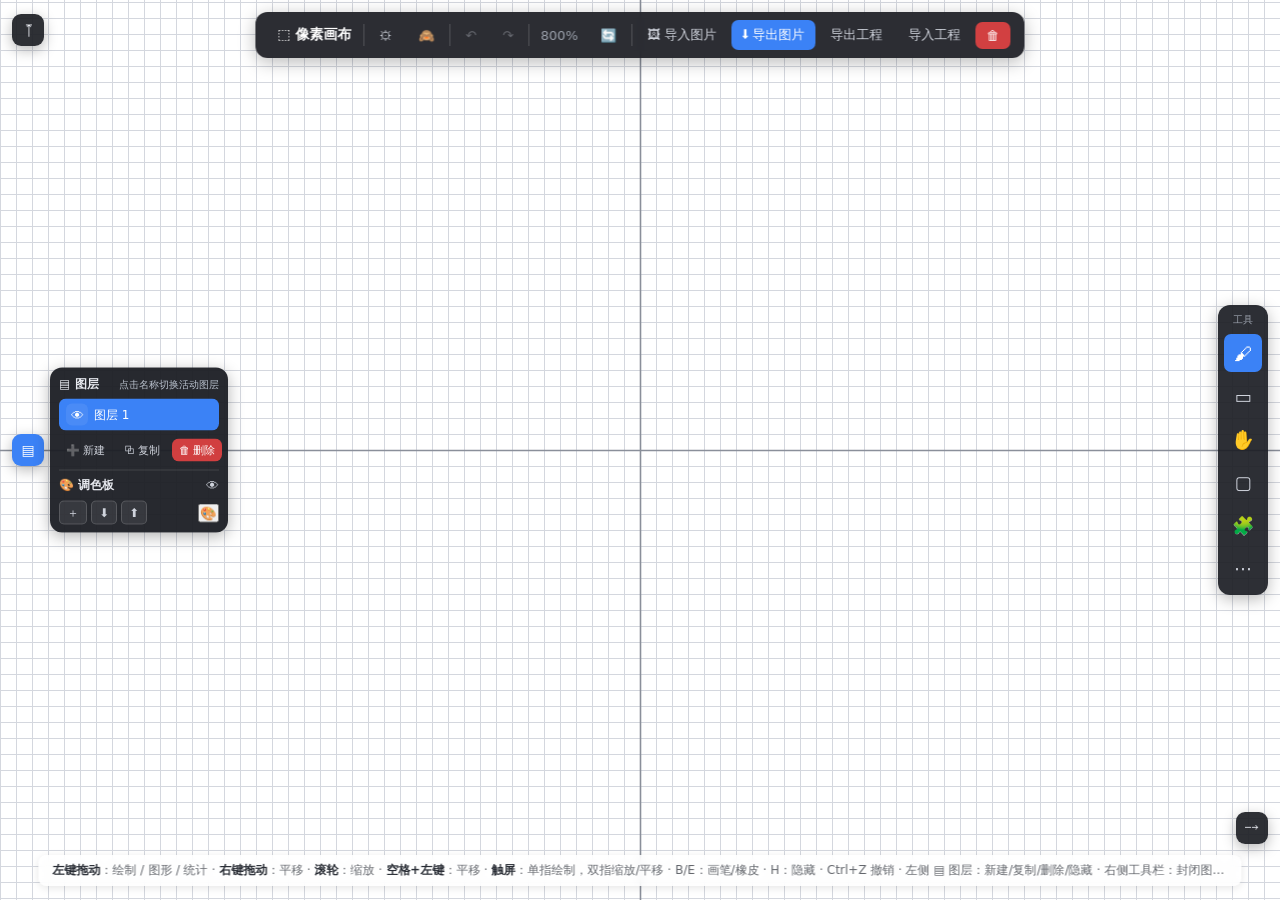
==== commit 4a3a36c1: "图片 LOD(Overlay) 增量编辑：超大图导入/缩小/编辑全流畅 + 缩小模式视图快照 + 移除 json 示例" ====
--- a/index.html
+++ b/index.html
@@ -103,7 +103,7 @@
 
   /* ---- 自定义笔刷画板 ---- */
   #modalMask {
-    position: fixed; inset: 0; z-index: 30;
+    position: fixed; inset: 0; z-index: 1000;
     background: rgba(10,12,16,.55);
     display: none;
     align-items: center; justify-content: center;
@@ -170,6 +170,8 @@
   #nodeJsClose { background: none; border: none; color: #9aa0ab; font-size: 20px; cursor: pointer; line-height: 1; }
   #nodeJsClose:hover { color: #fff; }
   #nodeJsEditorBox { position: relative; }
+  /* 锁定态：编辑器只读 */
+  #nodeJsEdit.node-js-locked { cursor: not-allowed; user-select: none; }
   #nodeJsEdit {
     width: 100%; height: 380px; margin: 0; display: block;
     background: #0f1216; color: #e2e8f0;
@@ -189,7 +191,7 @@
   #nodeJsEdit .tok-num { color: #b5cea8; }
   #nodeJsErr { color: #f87171; font-size: 12px; margin-top: 6px; min-height: 16px; font-family: Consolas, monospace; }
   #settingsMask {
-    position: fixed; inset: 0; z-index: 25;
+    position: fixed; inset: 0; z-index: 1000;
     background: rgba(10,12,16,.5);
     display: none;
     align-items: center; justify-content: center;
@@ -360,12 +362,32 @@
     display: flex; align-items: center; gap: 6px; padding: 5px 7px; border-radius: 7px;
     cursor: pointer; color: #cfd3dc; background: rgba(255,255,255,.06);
   }
+  .layer-item.drag-src { opacity: .45; border: 1px dashed #3b82f6; }
+  .layer-item.drag-over { border: 1px solid #3b82f6; background: rgba(59,130,246,.25); }
   .layer-item:hover { background: rgba(255,255,255,.12); }
   .layer-item.active { background: #3b82f6; color: #fff; }
-  .layer-item .eye { cursor: pointer; font-size: 13px; flex-shrink: 0; }
+  .layer-item.multi-sel { background: rgba(59,130,246,.35); color: #fff; }
+  .layer-item .eye { cursor: pointer; font-size: 13px; flex-shrink: 0; width: 22px; height: 22px; display: flex; align-items: center; justify-content: center; border-radius: 6px; background: rgba(255,255,255,.08); transition: background .12s; }
+  .layer-item .eye:hover { background: rgba(255,255,255,.18); }
+  .layer-item .eye.has-inst { background: rgba(245,158,11,.45); } /* 该图层有实例：隐藏按钮橙色 */
+  .layer-item .eye.has-inst:hover { background: rgba(245,158,11,.6); }
+  .layer-item .eye.has-object { background: rgba(34,197,94,.45); } /* 该图层已作为对象：隐藏按钮绿色 */
+  .layer-item .eye.has-object:hover { background: rgba(34,197,94,.6); }
+  .layer-item .eye.has-inst.has-object { background: rgba(245,158,11,.6); outline: 1px solid rgba(34,197,94,.8); } /* 实例+对象：橙底绿框 */
   .layer-item .name { flex: 1; white-space: nowrap; overflow: hidden; text-overflow: ellipsis; }
   #layersFoot { display: flex; gap: 5px; margin-top: 8px; }
   #layersFoot .btn { padding: 3px 6px; font-size: 11px; }
+  /* 图层项右键菜单 */
+  #layerCtxMenu {
+    position: fixed; z-index: 160; display: none; min-width: 160px; background: #1a2130;
+    border: 1px solid #3a4256; border-radius: 10px; padding: 5px; box-shadow: 0 10px 34px rgba(0,0,0,.6);
+    font-size: 12px; color: #e8eaf0;
+  }
+  #layerCtxMenu .lctx-item {
+    padding: 7px 10px; border-radius: 7px; cursor: pointer; display: flex; gap: 8px; align-items: center;
+  }
+  #layerCtxMenu .lctx-item:hover { background: #24304a; }
+  #layerCtxMenu .lctx-sep { height: 1px; background: #3a4256; margin: 4px 6px; }
   #nodeNameInput {
     width: 100%; background: rgba(255,255,255,.10); color: #e8eaf0;
     border: 1px solid rgba(255,255,255,.25); border-radius: 6px;
@@ -374,15 +396,7 @@
   #nodeNameInput::placeholder { color: #a8b2c0; }
   #nodeNameInput:focus { border-color: #3b82f6; }
   #nodeNameInput:disabled { opacity: .4; }
-  /* 图层项：添加节点按钮 / 图层名编辑输入框 */
-  .layer-item .objbtn {
-    cursor: pointer; font-size: 12px; padding: 0 3px; opacity: .45; border-radius: 4px; flex-shrink: 0;
-  }
-  .layer-item .objbtn:hover { opacity: 1; background: rgba(30,200,120,.25); }
-  .layer-item .objbtn.on { opacity: 1; background: rgba(30,200,120,.35); }
-  .layer-item .instbtn.on { opacity: 1; background: rgba(245,158,11,.38); }
-  .layer-item .renamebtn { cursor: pointer; font-size: 11px; padding: 0 3px; opacity: .5; border-radius: 4px; flex-shrink: 0; }
-  .layer-item .renamebtn:hover { opacity: 1; background: rgba(255,255,255,.18); }
+  /* 图层名编辑输入框 */
   .layer-name-input {
     flex: 1; min-width: 40px; background: rgba(255,255,255,.14); color: #e8eaf0;
     border: 1px solid #3b82f6; border-radius: 5px; padding: 1px 5px; font-size: 12px; outline: none;
@@ -520,6 +534,10 @@
     background: rgba(255,255,255,.06); font-weight: 700; flex-shrink: 0;
   }
   #scratchBody { flex: 1; display: flex; min-height: 0; }
+  /* 画布专注模式：隐藏节点分类 / 节点库 / 舞台，画布铺满 */
+  #scratchBody.canvas-focus #scratchCats,
+  #scratchBody.canvas-focus #scratchLib,
+  #scratchBody.canvas-focus #scratchRight { display: none; }
   #scratchCats { position: relative; }
   #catsDivider { position: absolute; left: -4px; top: 0; bottom: 0; width: 8px; cursor: col-resize; z-index: 80; }
   #catsDivider:hover { background: rgba(59,130,246,.35); }
@@ -527,7 +545,7 @@
     width: 112px; flex-shrink: 0; padding: 8px 6px; display: flex; flex-direction: column; gap: 4px;
     background: rgba(255,255,255,.04); overflow: auto;
   }
-  #scratchCats .cat { padding: 7px 10px; border-radius: 8px; cursor: pointer; font-size: 12px; font-weight: 700; color: #fff; }
+  #scratchCats .cat { padding: 7px 10px; border-radius: 8px; cursor: pointer; font-size: 12px; font-weight: 700; color: #fff; text-align: center; }
   #scratchCats .cat.dark { color: #333; }
   #scratchCats .cat.active { outline: 2px solid #fff; outline-offset: -2px; }
   #scratchPluginBox .scratch-col-title { display: flex; align-items: center; gap: 4px; }
@@ -540,7 +558,7 @@
   #libDivider { position: absolute; right: -4px; top: 0; bottom: 0; width: 8px; cursor: col-resize; z-index: 80; }
   #libDivider:hover { background: rgba(59,130,246,.35); }
   #scratchLib {
-    width: 148px; flex-shrink: 0; display: flex; flex-direction: column;
+    width: 112px; flex-shrink: 0; display: flex; flex-direction: column;
     padding: 8px 6px; background: rgba(255,255,255,.04); border-left: 1px solid rgba(255,255,255,.08);
     overflow-y: auto; position: relative;
   }
@@ -548,30 +566,34 @@
   #scratchLib::after { content: ''; position: absolute; top: 0; right: -5px; width: 10px; height: 100%; cursor: col-resize; z-index: 5; }
   #scratchLib::after:hover { background: rgba(59,130,246,.25); }
   #scratchLib .scratch-col-title { margin: 0 0 4px; }
-  #scratchPalette { display: flex; flex-wrap: wrap; gap: 5px; padding-bottom: 8px; border-bottom: 1px solid rgba(255,255,255,.12); min-height: 34px; }
-  #scratchPalette .pb { border: none; border-radius: 6px; color: #fff; font-size: 11px; padding: 4px 9px; cursor: pointer; }
-  #scratchPalette .plugin-item { display: flex; flex-direction: column; gap: 2px; padding: 6px 10px; border: 1px solid #3a4256; border-radius: 6px; background: #222a3a; min-width: 150px; position: relative; }
-  #scratchPalette .plugin-item .pi-name { font-size: 12px; color: #e6f7ff; }
-  #scratchPalette .plugin-item .pi-meta { font-size: 10px; color: #8a93a1; }
-  #scratchPalette .plugin-item .pi-del { position: absolute; top: 3px; right: 6px; color: #8a93a1; cursor: pointer; font-size: 13px; }
-  #scratchPalette .plugin-item .pi-del:hover { color: #f87171; }
+  /* 节点列表：单竖列，按需压缩避免过多占位 */
+  #scratchPalette {
+    display: flex; flex-direction: column; gap: 5px; padding-bottom: 8px;
+    border-bottom: 1px solid rgba(255,255,255,.12); min-height: 34px;
+  }
+  #scratchPalette .pb { border: none; border-radius: 6px; color: #fff; font-size: 11px; padding: 4px 9px; cursor: pointer; width: 100%; text-align: left; }
+  .plugin-item { display: flex; align-items: center; justify-content: flex-start; gap: 6px; flex-direction: row; padding: 7px 10px; border-radius: 8px; border: 1px solid rgba(34, 211, 238, .45); background: rgba(34, 211, 238, .12); cursor: pointer; font-weight: 700; color: #e6f7ff; font-size: 12px; position: relative; width: 100%; box-sizing: border-box; overflow: hidden; white-space: nowrap; }
+  .plugin-item:hover { background: rgba(34, 211, 238, .22); }
+  .plugin-item .pi-name { font-size: 12px; color: #e6f7ff; overflow: hidden; text-overflow: ellipsis; white-space: nowrap; max-width: 80%; }
+  .plugin-item .pi-meta { font-size: 10px; color: #8a93a1; font-weight: 400; overflow: hidden; text-overflow: ellipsis; white-space: nowrap; max-width: 60%; }
   /* 插件库中的插件条目：类型盒子样式（像「输入/节点组」分类按钮一样），点击显示该类型节点库 */
   #scratchPluginNewBox, #scratchPluginSaved { display: flex; flex-direction: column; gap: 4px; }
-  #scratchPluginNewBox .plugin-item, #scratchPluginSaved .plugin-item, #scratchPluginInfo .plugin-item {
-    display: flex; align-items: center; justify-content: center; gap: 6px; flex-direction: row;
-    padding: 7px 10px; border-radius: 8px; border: 1px solid rgba(34, 211, 238, .45);
-    background: rgba(34, 211, 238, .12); cursor: pointer; font-weight: 700; color: #e6f7ff; font-size: 12px; position: relative;
-  }
-  #scratchPluginNewBox .plugin-item:hover, #scratchPluginSaved .plugin-item:hover { background: rgba(34, 211, 238, .22); }
-  #scratchPluginNewBox .plugin-item .pi-name, #scratchPluginSaved .plugin-item .pi-name, #scratchPluginInfo .plugin-item .pi-name { font-size: 12px; }
-  #scratchPluginNewBox .plugin-item .pi-meta, #scratchPluginSaved .plugin-item .pi-meta, #scratchPluginInfo .plugin-item .pi-meta { font-weight: 400; font-size: 10px; color: #9fd6e0; }
   #scratchPalette .pb.dark { color: #333; }
   #scratchPalette .pb:hover { filter: brightness(1.15); }
-  /* 打包/导出/导入：固定在节点库最下方（内容多时滚动吸底，始终可见） */
+  /* 节点组按钮：悬停显示右上角删除按钮 */
+  .group-pal-item { display: flex; align-items: center; }
+  .group-pal-item .pb { flex: 1; min-width: 0; }
+  .group-pal-del {
+    display: none; position: absolute; top: -5px; right: -5px; z-index: 2;
+    width: 15px; height: 15px; line-height: 14px; text-align: center; font-size: 10px;
+    background: #ef4444; color: #fff; border-radius: 50%; cursor: pointer; border: 1px solid #fff;
+  }
+  .group-pal-item:hover .group-pal-del { display: block; }
+  .group-pal-del:hover { background: #dc2626; }
+  /* 打包/导出/导入：节点列表下方固定，不滚动、不遮挡节点 */
   #scratchGroupTools {
     display: flex; flex-direction: column; gap: 4px;
-    margin-top: auto; padding: 6px 4px; flex-shrink: 0;
-    position: sticky; bottom: 0; z-index: 3;
+    margin-top: 8px; padding: 6px 4px; flex-shrink: 0;
     background: #282c34; border: 1px solid rgba(167,139,250,.35); border-radius: 6px;
   }
   #scratchGroupTools .btn { padding: 5px 8px; font-size: 12px; width: 100%; }
@@ -650,6 +672,10 @@
   .node-gnode .node-socket.inline .dot { width: 10px; height: 10px; }
   .node-gnode .node-socket.inline .sl { display: none; }
   .node-gnode .node-val { display: flex; align-items: center; gap: 6px; padding: 3px 9px; border-top: 1px solid rgba(255,255,255,.10); }
+  .node-gnode .node-val-print .nv-box {
+    min-width: 120px; white-space: nowrap; overflow: hidden; text-overflow: ellipsis;
+    color: #a7f3d0; background: rgba(16,185,129,.10); border-color: rgba(16,185,129,.4);
+  }
   .node-gnode .node-val .nv-label { font-size: 11px; color: #9aa0ab; white-space: nowrap; }
   .node-gnode .node-val .nv-box { flex: 1; font-size: 12px; color: #7aa2ff; font-family: Consolas, monospace; background: rgba(255,255,255,.08); border: 1px solid rgba(255,255,255,.22); border-radius: 5px; padding: 1px 6px; text-align: center; min-width: 44px; }
   .node-gnode .ng-row label { color: #9aa0ab; font-size: 11px; white-space: nowrap; }
@@ -686,6 +712,10 @@
   }
   .node-flow.out::after { content: '▶'; }
   .node-flow:hover { filter: brightness(1.25); }
+  /* 条件判断的双出口（✅是 / ❌否）：显示文字而非箭头 */
+  .node-flow.out[data-fsock] { width: 30px; font-size: 8px; }
+  .node-flow.out[data-fsock]::after { content: ''; }
+  .node-flow.out[data-fsock="else"] { background: #ef4444; }
   #nodeCanvas svg.conn-layer path.conn.flow, #scratchCanvas svg.conn-layer path.conn.flow {
     stroke: #22c55e; stroke-width: 3; fill: none; pointer-events: stroke; cursor: pointer;
   }
@@ -749,6 +779,10 @@
 .arr-rows{max-height:140px;overflow:auto}
 #varRow{display:flex;gap:6px;align-items:center;padding:6px 0}
 #varRow input{flex:1;min-width:0;font-size:12px;padding:4px 6px;border:1px solid #3a4256;border-radius:4px;background:#262c3a;color:#cdd3e0}
+.export-fmt-item:hover{background:#24304a;color:#fff}
+.export-fmt-item.active{background:#3b82f6;color:#fff}
+.img-fmt-item:hover{background:#24304a;color:#fff}
+.img-fmt-item.active{background:#3b82f6;color:#fff}
 </style>
 </head>
 <body>
@@ -781,8 +815,8 @@
 <!-- 右侧工具栏：封闭图形 / 填充 / 直线 / 统计 / 更多 -->
 <div id="sideToolbar">
   <div class="side-title">工具</div>
-  <span class="tool-btn" id="rToolBrush" title="画笔 / 橡皮（点击展开选择）">🖌</span>
-  <span class="tool-btn" id="rToolShape" title="封闭图形（点击展开选择）：矩形 / 圆形 / 三角形 / 填充">▭</span>
+  <span class="tool-btn" id="rToolBrush" title="画笔（左键使用，右键选择）">🖌</span>
+  <span class="tool-btn" id="rToolShape" title="封闭图形（左键使用矩形，右键选择）：矩形 / 圆形 / 三角形 / 填充">▭</span>
   <span class="tool-btn" id="rToolMove" title="移动工具：拖动画布上的实例到新位置">✋</span>
   <span class="tool-btn" id="rToolSelect" title="框选：拖动框选一片像素区域，控制栏可缩放 / 统计 / RotSprite 旋转；框内左键拖动移动">▢</span>
   <span class="tool-btn" id="btnOpenNodeEditor" title="打开节点编辑器：对象列表、重命名、实例化、编辑节点图（框选添加对象）">🧩</span>
@@ -813,6 +847,24 @@
   <span class="tool-btn" id="btnOpenTexture" title="纹理生成器：砖墙 / 棋盘格 / 环境 / Gabor / IES / 迷幻 / 噪波 / 天空 / 沃罗诺伊 / 波浪 / 白噪波，可调长宽、偏移、缩放、种子、倍频、颜色">🧱 纹理生成器</span>
   <span class="tool-btn" id="btnOpenPixelator" title="打开图片像素化网站（把图片像素化并导出 PNG）">🖼 图片像素化</span>
   <span class="tool-btn" id="btnOpenVectorEditor" title="打开无限矢量画图网站（无限画布矢量绘制：矩形 / 三角 / 圆 / 直线，顶点吸附 / 切分 / 测量，v4 矢量工程互通）">✒ 无限矢量画图</span>
+</div>
+
+<!-- 导出工程格式菜单（右键「导出工程」按钮弹出） -->
+<div id="exportFmtMenu" style="display:none; position:fixed; z-index:150; min-width:220px; background:#1a2130; border:1px solid #3a4256; border-radius:10px; padding:6px; box-shadow:0 12px 44px rgba(0,0,0,.6); font-size:13px; color:#e8eaf0;">
+  <div style="font-size:11px; color:#8b93a1; padding:4px 8px 6px;">选择导出格式：</div>
+  <div class="export-fmt-item" data-fmt="v5" style="padding:7px 9px; border-radius:7px; cursor:pointer; line-height:1.5;">v5 全图层<span style="display:block; font-size:11px; color:#7a8494;">每图层独立像素，导入逐层恢复（推荐）</span></div>
+  <div class="export-fmt-item" data-fmt="v3" style="padding:7px 9px; border-radius:7px; cursor:pointer; line-height:1.5;">v3 紧凑格式<span style="display:block; font-size:11px; color:#7a8494;">调色板+RLE，可压缩</span></div>
+  <div class="export-fmt-item" data-fmt="v2" style="padding:7px 9px; border-radius:7px; cursor:pointer; line-height:1.5;">v2 旧版兼容<span style="display:block; font-size:11px; color:#7a8494;">pixels 明文数组（兼容旧版）</span></div>
+</div>
+
+<!-- 导出图片格式菜单（右键「导出图片」按钮弹出） -->
+<div id="imgFmtMenu" style="display:none; position:fixed; z-index:150; min-width:200px; background:#1a2130; border:1px solid #3a4256; border-radius:10px; padding:6px; box-shadow:0 12px 44px rgba(0,0,0,.6); font-size:13px; color:#e8eaf0;">
+  <div style="font-size:11px; color:#8b93a1; padding:4px 8px 6px;">选择导出图片格式：</div>
+  <div class="img-fmt-item" data-fmt="png" style="padding:7px 9px; border-radius:7px; cursor:pointer; line-height:1.5;">PNG（透明）<span style="display:block; font-size:11px; color:#7a8494;">静态，透明背景</span></div>
+  <div class="img-fmt-item" data-fmt="jpg" style="padding:7px 9px; border-radius:7px; cursor:pointer; line-height:1.5;">JPG / JPEG<span style="display:block; font-size:11px; color:#7a8494;">静态，有损压缩</span></div>
+  <div class="img-fmt-item" data-fmt="webp" style="padding:7px 9px; border-radius:7px; cursor:pointer; line-height:1.5;">WebP<span style="display:block; font-size:11px; color:#7a8494;">静态，可透明</span></div>
+  <div class="img-fmt-item" data-fmt="gif" style="padding:7px 9px; border-radius:7px; cursor:pointer; line-height:1.5;">GIF（动图）<span style="display:block; font-size:11px; color:#7a8494;">每图层一帧（从下到上）</span></div>
+  <div class="img-fmt-item" data-fmt="apng" style="padding:7px 9px; border-radius:7px; cursor:pointer; line-height:1.5;">APNG（动图）<span style="display:block; font-size:11px; color:#7a8494;">每图层一帧（从下到上）</span></div>
 </div>
 
 <!-- 图层面板（屏幕左侧）：添加 / 复制 / 删除 / 隐藏图层 -->
@@ -840,6 +892,12 @@
     </div>
     <input type="file" id="paletteFileInput" accept=".json,application/json" style="display:none">
   </div>
+</div>
+
+<!-- 图层项右键菜单 -->
+<div id="layerCtxMenu">
+  <div class="lctx-item" data-act="obj" title="把此图层的像素做成对象（节点编辑器可加行为、实例化）">📦 把此图层作为对象</div>
+  <div class="lctx-item" data-act="rename" title="重命名此图层（多选时批量命名为 1、2、3…从下到上）">✏️ 重命名</div>
 </div>
 
 <!-- 噪声生成面板 -->
@@ -1084,6 +1142,9 @@
       </div>
       <div id="groupEditRow" style="display:none;align-items:center;gap:8px;padding:4px 0">
         <span class="n-note" style="margin:0">✏️ 正在编辑节点组：<b id="groupEditName"></b></span>
+        <button class="btn" id="btnGroupPack" title="把画布上框选选中的节点打包为一个节点组（子组）">📦 打包</button>
+        <button class="btn" id="btnGroupUnpack" title="解包当前节点组：把组内节点重新放回上一层级（未打包状态）">🔄 解包</button>
+        <button class="btn primary" id="btnGroupSave" title="把当前所有节点组保存到浏览器，刷新后仍保留">💾 保存</button>
         <button class="btn primary" id="btnGroupDone" title="完成编辑，回到主节点图">✔ 完成</button>
       </div>
       <input type="file" id="importGroupsFile" accept=".json" style="display:none">
@@ -1101,8 +1162,11 @@
     <span>🧩 节点编辑器（全屏） <span class="layers-hint">节点拖放 + 端口连线 · 舞台实时预览</span></span>
     <span style="display:flex;gap:8px;align-items:center">
       <button class="btn primary" id="btnScratchRun">⏹ 停止全部</button>
+      <button class="btn" id="scratchGroupPack" style="display:none" title="把画布上框选选中的节点打包为一个节点组（子组）">📦 打包</button>
+      <button class="btn" id="scratchGroupUnpack" style="display:none" title="解包当前节点组：把组内节点重新放回上一层级（未打包状态）">🔄 解包</button>
+      <button class="btn primary" id="scratchGroupSave" style="display:none" title="把当前所有节点组保存到浏览器，刷新后仍保留">💾 保存</button>
       <button class="btn primary" id="scratchGroupDone" style="display:none" title="完成节点组编辑，回到主节点图">✔ 完成编辑组</button>
-      <button class="btn" id="btnScratchBack" title="返回小面板布局">⬅ 返回</button>
+      <button class="btn" id="btnScratchBack" title="返回上一级（小面板或浮动窗）">⬅ 收回</button>
     </span>
   </div>
   <div id="scratchBody">
@@ -1113,6 +1177,7 @@
       <div class="scratch-col-title" style="justify-content:center"><span>插件库</span><button class="plugin-help-btn" id="btnPluginHelp" title="显示/隐藏插件说明">?</button><button class="plugin-help-btn" id="btnPluginInfo" title="显示/隐藏导入信息">📥</button></div>
       <div id="scratchPluginHelp" class="layers-hint" style="display:none">导入的外部 JS 插件（registerNodeType 注册节点，节点与插件都归入插件库）<br>暂无插件：点击下方【导入插件】添加外部编写的 JS 插件（插件通过 registerNodeType 注册节点，节点与插件都归入插件库）</div>
       <div id="scratchPluginInfo" class="layers-hint" style="display:none;margin-bottom:6px"></div>
+      <button class="btn" id="scratchBtnNewPlugin" style="font-size:11px;padding:3px 8px;margin-bottom:6px" title="自制插件：打开 JS 编辑器，内置插件示例模板，可修改后保存生效">🧩 自制插件</button>
       <button class="btn" id="scratchBtnImportPlugin" style="font-size:11px;padding:3px 8px" title="选择外部编写的 JS/TXT 插件文件（含 registerNodeType 注册节点类型）">📂 导入插件</button>
       <div id="scratchPluginNewBox" style="margin-top:6px"></div>
       <button class="btn primary" id="scratchBtnSavePlugin" style="display:none;font-size:11px;padding:3px 8px;margin-top:6px" title="把本次导入的插件永久保存到浏览器（不保存则刷新后重置）">💾 保存</button>
@@ -1125,10 +1190,10 @@
       <div id="libDivider" title="拖动调整节点库宽度"></div>
       <div class="scratch-col-title">节点库 <span class="layers-hint">点击节点添加到画布</span></div>
       <div id="scratchPalette"></div>
-      <button class="btn" id="scratchBtnAddCustom" style="display:none;margin-bottom:8px" title="新建自制节点：直接在编辑器中编写 JS 注册新节点，保存后立即生效">🧩 ＋ 自制节点</button>
-      <button class="btn" id="scratchBtnSaveCustom" style="display:none;margin-bottom:8px" title="把新增/删除的自制节点状态保存到浏览器，重启网页后仍然保留">💾 保存自制节点</button>
+      <button class="btn" id="scratchBtnAddCustom" style="display:none;margin-bottom:8px;font-size:10px;padding:3px 6px;white-space:nowrap;overflow:hidden;text-overflow:ellipsis;width:100%" title="新建自制节点：直接在编辑器中编写 JS 注册新节点，保存后立即生效">🧩 ＋ 自制节点</button>
+      <button class="btn" id="scratchBtnSaveCustom" style="display:none;margin-bottom:8px;font-size:10px;padding:3px 6px;white-space:nowrap;overflow:hidden;text-overflow:ellipsis;width:100%" title="把新增/删除的自制节点状态保存到浏览器，重启网页后仍然保留">💾 保存自制节点</button>
       <div id="scratchVarBlock" style="display:none">
-        <div class="scratch-col-title" style="margin-top:8px">变量 <span class="layers-hint">每个实例独立的值</span></div>
+        <div class="scratch-col-title" style="margin-top:8px">变量</div>
         <div id="scratchVarRow">
           <input type="text" id="scratchVarNameInput" placeholder="新变量名（点击可命名）">
           <button class="btn" id="scratchVarBtn">➕ 添加新变量</button>
@@ -1140,6 +1205,7 @@
           <button class="btn" id="scratchArrBtn">➕ 添加新数组</button>
           <div id="scratchArrList"></div>
         </div>
+        <button class="btn primary" id="scratchVarSave" style="width:100%;margin-top:6px;font-size:11px;padding:4px 8px" title="把当前对象新增的变量/数组保存到浏览器，刷新后仍保留">💾 保存变量/数组</button>
       </div>
       <div id="scratchSoundBlock" style="display:none">
         <div class="scratch-col-title" style="margin-top:8px">声音 <span class="layers-hint">导入音频文件，用「声音」分类节点播放</span></div>
@@ -1152,14 +1218,17 @@
         </div>
         <button class="btn" id="scratchBtnMusicEditor" style="margin-top:8px" title="在新标签页打开音乐编辑器（编辑歌曲后导出 JSON，再回到这里导入）">🎹 音乐编辑器</button>
       </div>
-      <div id="scratchGroupTools" title="节点组：框选打包 / 导出 / 导入 JSON 文件">
-        <button class="btn" id="scratchBtnPack" title="把画布上框选选中的节点打包为节点组">📦 打包</button>
+      <div id="scratchGroupTools" title="节点组：打包 / 保存 / 导出 / 导入 JSON 文件">
+        <button class="btn" id="scratchBtnPack" style="display:none" title="把画布上框选选中的节点打包为一个节点组">📦 打包</button>
+        <button class="btn primary" id="scratchBtnSaveGroups" style="display:none" title="把当前所有节点组保存到浏览器，刷新后仍保留">💾 保存</button>
         <button class="btn" id="scratchBtnExport" title="导出全部节点组为 JSON 文件">📤 导出</button>
         <button class="btn" id="scratchBtnImport" title="导入节点组 JSON 文件">📥 导入</button>
       </div>
     </div>
     <div id="scratchMain">
-      <div class="scratch-col-title">节点画布 <span class="layers-hint">拖动节点 · 端口连线 · 点 × 删节点</span></div>
+      <div class="scratch-col-title" style="display:flex;align-items:center;justify-content:space-between;gap:6px"><span id="scratchPathBar">节点画布 <span class="layers-hint">拖动节点 · 端口连线 · 点 × 删节点</span></span>
+        <button class="btn" id="btnCanvasFocus" style="font-size:11px;padding:2px 8px;flex-shrink:0" title="放大画布：隐藏节点分类/节点库/舞台，画布铺满（再次点击恢复）">⛶ 放大画布</button>
+      </div>
       <div id="scratchCanvas"></div>
     </div>
     <div id="scratchRight">
@@ -1217,8 +1286,8 @@
 <!-- 设置面板 -->
 <div id="nodeJsModal">
   <div id="nodeJsPanel">
-    <div id="nodeJsHead"><b id="nodeJsTitle">编辑自制节点</b><button id="nodeJsClose" title="关闭">×</button></div>
-    <div style="font-size:12px;color:#8b93a1;margin-bottom:6px">直接编辑 JS：<code>registerNodeType('id', {…})</code> 注册节点，保存后立即生效并自动存入浏览器（刷新后仍在）。右键画布上的节点可再次编辑。</div>
+    <div id="nodeJsHead"><b id="nodeJsTitle">编辑自制节点</b><span style="display:flex;align-items:center;gap:8px"><button class="btn" id="nodeJsLock" title="锁定 / 解锁文本编辑（默认锁定，打开后才能编辑）" style="font-size:11px;padding:3px 10px">🔒 已锁定</button><button id="nodeJsClose" title="关闭">×</button></span></div>
+    <div style="font-size:12px;color:#8b93a1;margin-bottom:6px">直接编辑 JS：<code>registerNodeType('id', {…})</code> 注册节点。</div>
     <div id="nodeJsEditorBox">
       <div id="nodeJsEdit" contenteditable="true" spellcheck="false" data-placeholder="registerNodeType(&#39;myNode&#39;, { … });"></div>
     </div>
@@ -1324,7 +1393,8 @@
       <span class="s-label">工程</span>
       <label class="field">导出格式
         <select id="settingsExportFormat" title="导出工程文件的格式">
-          <option value="v3" selected>v3 紧凑格式</option>
+          <option value="v5" selected>v5 全图层</option>
+          <option value="v3">v3 紧凑格式</option>
           <option value="v2">v2 旧版兼容</option>
         </select>
       </label>
@@ -1332,7 +1402,23 @@
         <input type="range" id="settingsCompressLevel" min="0" max="10" step="1" value="6">
         <span id="settingsCompressLevelVal">6</span>
       </label>
-      <span class="s-note">v3：调色板+RLE，可压缩 · v2：pixels 明文数组（文件较大，兼容旧版）；导入自动识别两种格式</span>
+      <span class="s-note">v5：每图层独立 pixels 数组（导入逐层恢复，不损失图层像素）· v3：调色板+RLE，可压缩 · v2：pixels 明文数组（兼容旧版）；导入自动识别三种格式</span>
+    </div>
+    <div class="s-row">
+      <span class="s-label">导出图片</span>
+      <label class="field">格式
+        <select id="settingsExportImageFormat" title="导出图片的文件格式（GIF/APNG 为动图，按图层顺序每图层一帧）">
+          <option value="png" selected>PNG（透明）</option>
+          <option value="jpg">JPG / JPEG</option>
+          <option value="webp">WebP</option>
+          <option value="gif">GIF（动图）</option>
+          <option value="apng">APNG（动图）</option>
+        </select>
+      </label>
+      <span class="s-note">GIF / APNG 动图：每个可见图层 → 一帧（从下到上）</span>
+    </div>
+    <div class="s-row" style="justify-content:space-between;align-items:center;border-top:1px solid rgba(255,255,255,.12);margin-top:8px;padding-top:8px">
+      <button class="btn primary" id="btnSaveSettings" title="把当前设置保存到浏览器（刷新后自动恢复）">💾 保存设置</button>
     </div>
   </div>
 </div>
@@ -1383,10 +1469,10 @@
       <button class="btn primary" id="modalBtnSave">💾 保存</button>
     </div>
   </div>
-  <div id="brushLibrary" style="display:none">
-      <div class="bl-head"><span>📚 笔刷库 <span class="layers-hint" style="font-weight:400">点击笔刷设为当前笔刷</span></span><span class="bl-close" title="关闭" style="cursor:pointer;color:#9aa0ab;font-size:16px;line-height:1">×</span></div>
-      <div id="brushLibraryList"></div>
-    </div>
+  <div id="brushLibrary" style="display:none">
+      <div class="bl-head"><span>📚 笔刷库 <span class="layers-hint" style="font-weight:400">点击笔刷设为当前笔刷</span></span><span class="bl-close" title="关闭" style="cursor:pointer;color:#9aa0ab;font-size:16px;line-height:1">×</span></div>
+      <div id="brushLibraryList"></div>
+    </div>
 
   <input type="file" id="modalFileInput" accept=".json,application/json" hidden>
 </div>
@@ -1396,6 +1482,7 @@
   <button class="btn" id="nodeCtxRedo" style="display:flex;width:100%;justify-content:flex-start;font-size:12px;padding:5px 8px;border:none">↷ 重做</button>
   <button class="btn" id="nodeCtxCopy" style="display:flex;width:100%;justify-content:flex-start;font-size:12px;padding:5px 8px;border:none">📋 复制框选节点</button>
   <button class="btn" id="nodeCtxPaste" style="display:flex;width:100%;justify-content:flex-start;font-size:12px;padding:5px 8px;border:none">📥 粘贴节点</button>
+  <button class="btn" id="nodeCtxPack" style="display:flex;width:100%;justify-content:flex-start;font-size:12px;padding:5px 8px;border:none">📦 打包为节点组</button>
   <button class="btn" id="nodeCtxDelete" style="display:flex;width:100%;justify-content:flex-start;font-size:12px;padding:5px 8px;border:none">🗑 删除框选节点</button>
 </div>
 <div id="stageFloatWin" style="display:none;position:fixed;z-index:300;background:#2c3444;border:1px solid #4a5568;border-radius:10px;box-shadow:0 10px 40px rgba(0,0,0,.5)">
@@ -1404,7 +1491,7 @@
   <div id="stageFloatResize" style="position:absolute;right:0;bottom:0;width:16px;height:16px;cursor:nwse-resize;background:linear-gradient(135deg,transparent 50%,#5a6472 50%)"></div>
 </div>
 <div id="nodeFloatWin" style="display:none;position:fixed;z-index:310;background:#2c3444;border:1px solid #4a5568;border-radius:10px;box-shadow:0 10px 40px rgba(0,0,0,.5);font-size:12px;line-height:1.8">
-  <div id="nodeFloatBar" style="cursor:move;padding:10px 16px;font-size:13px;color:#dde2ea;display:flex;justify-content:space-between;align-items:center;user-select:none;gap:12px">🧩 节点编辑器（拖住此处移动）<button class="btn" id="btnNodeFloatBack" style="font-size:11px;padding:4px 10px" title="节点编辑器收回面板">收回</button></div>
+  <div id="nodeFloatBar" style="cursor:move;padding:10px 16px;font-size:13px;color:#dde2ea;display:flex;justify-content:space-between;align-items:center;user-select:none;gap:12px">🧩 节点编辑器（拖住此处移动）<span style="display:flex;gap:8px;align-items:center"><button class="btn" id="btnNodeFloatMax" style="font-size:11px;padding:4px 10px" title="放大为全屏节点编辑器">⛶ 放大</button><button class="btn" id="btnNodeFloatBack" style="font-size:11px;padding:4px 10px" title="节点编辑器收回面板">收回</button><button id="btnNodeFloatClose" title="关闭节点编辑器" style="background:none;border:none;color:#9aa0ab;font-size:16px;cursor:pointer;line-height:1;padding:0 4px">×</button></span></div>
   <div id="nodeFloatBody" style="height:calc(100% - 44px);overflow:auto;padding:12px 14px;box-sizing:border-box"></div>
   <div id="nodeFloatResize" style="position:absolute;right:0;bottom:0;width:16px;height:16px;cursor:nwse-resize;background:linear-gradient(135deg,transparent 50%,#5a6472 50%)"></div>
 </div>
@@ -1416,6 +1503,7 @@
   <label style="display:flex;align-items:center;gap:6px;font-size:12px;color:#cfd3dc;margin:4px 0">橡皮大小 <input type="range" id="bpEraserSize" min="1" max="32" step="1" value="4" style="flex:1"><span id="bpEraserSizeVal">4</span></label>
   <label style="display:flex;align-items:center;gap:6px;font-size:12px;color:#cfd3dc;margin:4px 0">颜色 <input type="color" id="bpColor" value="#3b82f6" style="flex:1"></label>
 </div>
+<script src="image-codecs.js"></script>
 <script src="pixel-canvas.js"></script>
 <script src="texture.js"></script>
 <script src="qr.js"></script>
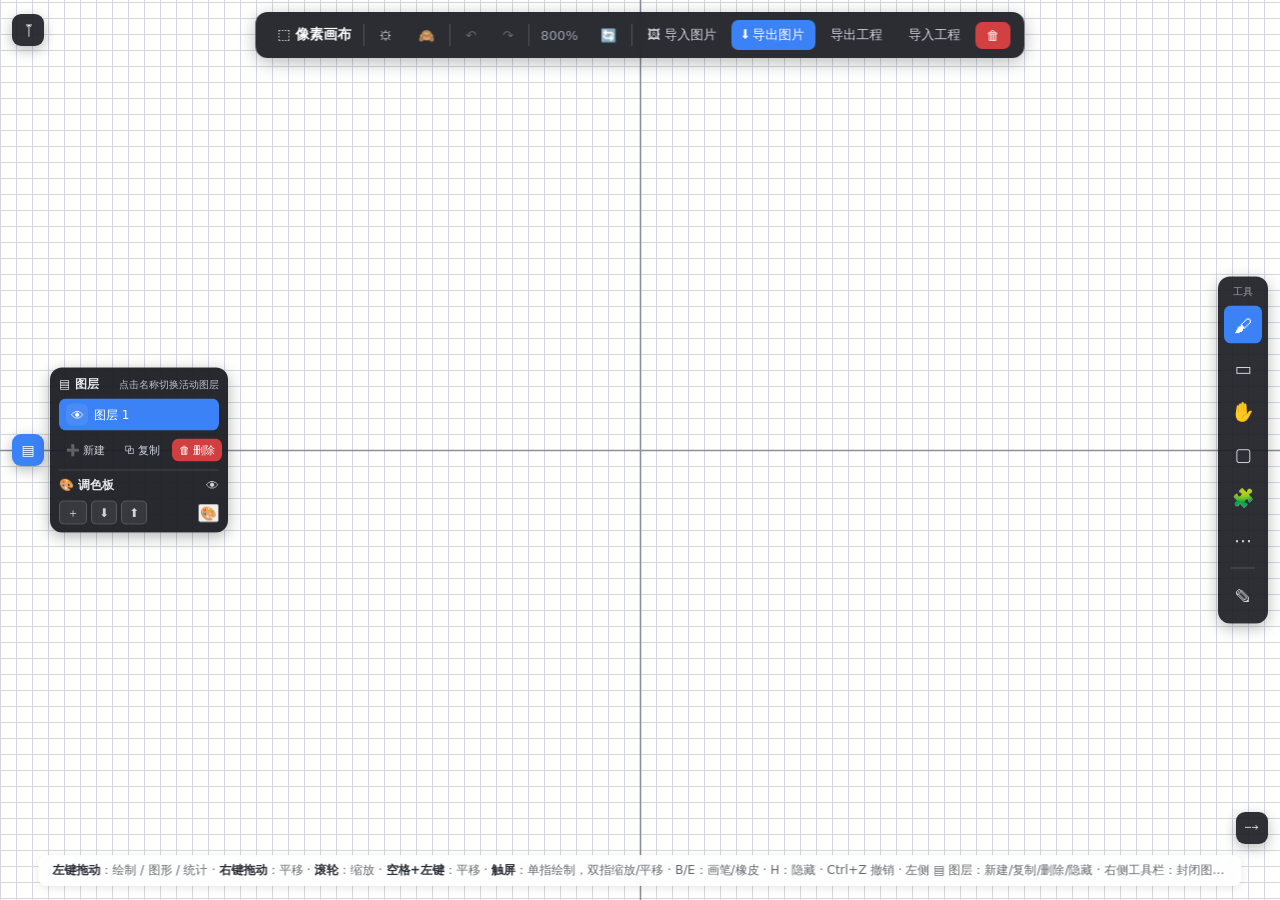
==== commit f1a548d3: "矢量形状对象与内嵌音乐/音频编辑器 - 节点系统：框选矢量形状可建为矢量对象（保留几何，可实例化），对象画布支持矢量绘制 - 像素画布：v4 矢量工程互通（形状序列化/反序列化，与无限矢量画图互导） " ====
--- a/index.html
+++ b/index.html
@@ -229,7 +229,7 @@
   /* ---- 右侧工具栏 ---- */
   #sideToolbar {
     position: fixed; right: 12px; top: 50%; transform: translateY(-50%);
-    z-index: 12;
+    z-index: 30; /* 高于节点编辑器面板(13)等，确保节点面板打开时工具栏仍可点击 */
     display: flex; flex-direction: column; gap: 5px; align-items: center;
     background: rgba(28,30,36,.92);
     padding: 8px 6px;
@@ -783,12 +783,446 @@
 .export-fmt-item.active{background:#3b82f6;color:#fff}
 .img-fmt-item:hover{background:#24304a;color:#fff}
 .img-fmt-item.active{background:#3b82f6;color:#fff}
+
+/* ============ 内嵌音乐编辑器（移植自音乐编辑器网站） ============ */
+#musicEditorPanel {
+  position: fixed; inset: 0; z-index: 400; display: none; flex-direction: column;
+  font-family: "Microsoft YaHei", "PingFang SC", "Segoe UI", sans-serif;
+  background: #16171c; color: #e8e8ec; user-select: none; -webkit-user-select: none;
+}
+#musicEditorPanel #me-toolbar {
+  flex: 0 0 auto; display: flex; align-items: center; gap: 6px;
+  padding: 8px 14px; background: #22242c; border-bottom: 1px solid #34363f; z-index: 20;
+  flex-wrap: wrap;
+}
+#musicEditorPanel .brand { font-weight: 700; font-size: 15px; letter-spacing: 1px; margin-right: 8px; color: #7aa2ff; white-space: nowrap; text-decoration: none; cursor: pointer; }
+#musicEditorPanel #me-toolbar button {
+  font-family: inherit; font-size: 13px; color: #d5d7de; background: #2d303a;
+  border: 1px solid #3d414d; border-radius: 7px; padding: 5px 11px; cursor: pointer;
+  white-space: nowrap; transition: background .15s, border-color .15s;
+}
+#musicEditorPanel #me-toolbar button:hover { background: #3a3e4b; border-color: #5b6070; color: #fff; }
+#musicEditorPanel #me-toolbar button:active { background: #262932; }
+#musicEditorPanel #me-toolbar button.on { background: #2f4a3c; border-color: #4f9e6f; color: #8ff0b3; }
+#musicEditorPanel #me-toolbar .sep { width: 1px; height: 22px; background: #3d414d; margin: 0 5px; }
+#musicEditorPanel .field { display: flex; align-items: center; gap: 5px; font-size: 12px; color: #9aa0ac; }
+#musicEditorPanel input[type=number], #musicEditorPanel select {
+  font-family: inherit; font-size: 12px; color: #d5d7de; background: #2d303a;
+  border: 1px solid #3d414d; border-radius: 6px; padding: 3px 6px; width: 62px;
+}
+#musicEditorPanel input[type=range] { width: 90px; accent-color: #7aa2ff; }
+#musicEditorPanel #me-save-info { margin-left: auto; font-size: 12px; color: #8a8f9c; padding-right: 6px; white-space: nowrap; }
+#musicEditorPanel #me-tracks { flex: 1; overflow-y: auto; padding: 10px 14px 24px; display: flex; flex-direction: column; gap: 4px; }
+#musicEditorPanel #me-tracks > .track { flex-shrink: 0; }
+#musicEditorPanel .track-divider { height: 7px; margin: 0 2px; cursor: ns-resize; border-radius: 3px; background: transparent; flex: 0 0 auto; }
+#musicEditorPanel .track-divider:hover { background: rgba(122,162,255,.35); }
+#musicEditorPanel .track { background: #1d1f26; border: 1px solid #2e313b; border-radius: 10px; overflow: hidden; }
+#musicEditorPanel .track-head {
+  display: flex; align-items: center; gap: 8px; padding: 6px 10px;
+  background: #22242c; border-bottom: 1px solid #2e313b;
+}
+#musicEditorPanel .track-head .swatch { width: 12px; height: 12px; border-radius: 3px; flex: 0 0 auto; }
+#musicEditorPanel .track-head input[type=text] {
+  font-family: inherit; font-size: 13px; color: #e8e8ec; background: #2a2d37;
+  border: 1px solid #3d414d; border-radius: 6px; padding: 3px 8px; width: 120px;
+}
+#musicEditorPanel .track-head select {
+  font-family: inherit; font-size: 12px; color: #d5d7de; background: #2d303a;
+  border: 1px solid #3d414d; border-radius: 6px; padding: 3px 6px;
+}
+#musicEditorPanel .track-head .spacer { flex: 1; }
+#musicEditorPanel .track-head button {
+  font-family: inherit; font-size: 12px; color: #d5d7de; background: #2d303a;
+  border: 1px solid #3d414d; border-radius: 6px; padding: 3px 9px; cursor: pointer;
+}
+#musicEditorPanel .track-head button:hover { background: #3a3e4b; }
+#musicEditorPanel .track-head button.on { background: #4a3c2f; border-color: #9e7a4f; color: #f0c88f; }
+#musicEditorPanel .track-head .del:hover { background: #4a2f2f; border-color: #9e4f4f; color: #f0a0a0; }
+#musicEditorPanel .track-head .row-count { font-size: 11px; color: #8a8f9c; }
+#musicEditorPanel .grid-area { display: flex; align-items: stretch; }
+#musicEditorPanel .row-labels { flex: 0 0 auto; display: flex; flex-direction: column; background: #1a1c22; border-right: 1px solid #2e313b; }
+#musicEditorPanel .row-label { width: 52px; height: 22px; line-height: 22px; font-size: 11px; text-align: right; padding-right: 8px; color: #8a8f9c; flex: 0 0 22px; }
+#musicEditorPanel .row-label.highlight { color: #e8e8ec; }
+#musicEditorPanel .cells-scroll { flex: 1; overflow-x: auto; overflow-y: auto; position: relative; }
+#musicEditorPanel .cells-grid { display: grid; position: relative; }
+#musicEditorPanel .notes-layer { position: absolute; left: 0; top: 0; right: 0; bottom: 0; pointer-events: none; z-index: 2; }
+#musicEditorPanel .note {
+  position: absolute; height: 20px; border-radius: 3px; cursor: pointer;
+  background: var(--col, #7aa2ff); box-shadow: inset 0 0 0 1px rgba(255,255,255,.25);
+  pointer-events: auto;
+}
+#musicEditorPanel .note:hover { filter: brightness(1.15); }
+#musicEditorPanel .note.selected { outline: 2px solid #ffd166; outline-offset: 1px; }
+#musicEditorPanel .note .x {
+  display: none; position: absolute; right: -2px; top: -9px; width: 15px; height: 15px;
+  line-height: 13px; text-align: center; background: #e34c4c; color: #fff;
+  border-radius: 50%; font-size: 10px; cursor: pointer; z-index: 3;
+}
+#musicEditorPanel .note:hover .x { display: block; }
+#musicEditorPanel .note-marquee {
+  position: absolute; border: 1.5px dashed #ffd166; background: rgba(255,209,102,.12);
+  pointer-events: none; z-index: 4; display: none;
+}
+#musicEditorPanel #me-btnNoteSelect.on { background: #3b82f6; color: #fff; }
+#musicEditorPanel .note::after {
+  content: ''; position: absolute; right: 0; top: 0; bottom: 0; width: 5px;
+  background: rgba(255,255,255,.35); border-radius: 0 3px 3px 0; cursor: ew-resize;
+}
+#musicEditorPanel .cell {
+  width: 26px; height: 22px; border-right: 1px solid #262933; border-bottom: 1px solid #262933;
+  background: #1c1e25; cursor: pointer;
+}
+#musicEditorPanel .cell:hover { background: #262a36; }
+#musicEditorPanel .cell.beat { border-right-color: #3a3f4d; }
+#musicEditorPanel .cell.bar { border-right-color: #565c6e; }
+#musicEditorPanel .cell.on { background: var(--col, #7aa2ff); box-shadow: inset 0 0 0 1px rgba(255,255,255,.25); }
+#musicEditorPanel .cell.on:hover { filter: brightness(1.15); }
+#musicEditorPanel .playhead { position: absolute; top: 0; width: 2px; background: #ffd166; box-shadow: 0 0 6px #ffd166; z-index: 5; pointer-events: none; }
+#musicEditorPanel .step-ruler { display: flex; position: sticky; top: 0; z-index: 4; background: #1d1f26; }
+#musicEditorPanel .step-ruler div {
+  width: 26px; height: 14px; line-height: 14px; font-size: 9px; text-align: center;
+  color: #6a6f7d; border-right: 1px solid #262933; flex: 0 0 26px;
+}
+#musicEditorPanel .step-ruler div.beat { color: #aab0bf; border-right-color: #3a3f4d; }
+#musicEditorPanel .step-ruler div.bar { color: #d5d7de; border-right-color: #565c6e; }
+#musicEditorPanel #me-statusbar {
+  flex: 0 0 auto; display: flex; gap: 16px; padding: 6px 14px; font-size: 12px;
+  color: #8a8f9c; background: #22242c; border-top: 1px solid #34363f;
+}
+#musicEditorPanel #me-statusbar b { color: #d5d7de; }
+
+
+/* ============ 内嵌音频编辑器（移植自音频编辑器网站） ============ */
+#audioEditorPanel { display: none; flex-direction: column; position: fixed; inset: 0; z-index: 400; background: #0f1117; color: #e6e8ee; }
+
+#audioEditorPanel .top-bar {
+
+    position: fixed; top: 0; left: 0; right: 0; height: 46px; z-index: 20;
+    display: flex; align-items: center; gap: 6px; padding: 0 10px;
+    background: rgba(22,26,35,.92); border-bottom: 1px solid #2c313d;
+    user-select: none; flex-wrap: nowrap; overflow-x: auto;
+  
+}
+#audioEditorPanel .top-bar .brand {
+ color: #7dd3fc; font-weight: 700; font-size: 15px; text-decoration: none; white-space: nowrap; padding: 4px 8px; border-radius: 6px; 
+}
+#audioEditorPanel .top-bar .brand:hover {
+ background: rgba(255,255,255,.1); 
+}
+#audioEditorPanel .top-bar .sep {
+ width: 1px; height: 24px; background: #2c313d; margin: 0 4px; flex: none; 
+}
+#audioEditorPanel .t-btn {
+
+    background: none; border: 1px solid transparent; color: #cfd3dc; cursor: pointer;
+    font-size: 13px; padding: 5px 9px; border-radius: 6px; white-space: nowrap; flex: none;
+  
+}
+#audioEditorPanel .t-btn:hover {
+ background: rgba(255,255,255,.1); color: #fff; 
+}
+#audioEditorPanel .t-btn.active {
+ background: rgba(59,130,246,.25); border-color: #3b82f6; 
+}
+#audioEditorPanel .t-btn.danger:hover {
+ background: rgba(239,68,68,.2); color: #f87171; 
+}
+#audioEditorPanel .t-btn:disabled {
+ opacity: .4; cursor: default; 
+}
+#audioEditorPanel /* 通用面板（停靠 / 浮动 / 隐藏） */
+  .pane {
+
+    position: relative; min-width: 0; min-height: 0; background: #10131b;
+    display: flex; flex-direction: column; overflow: hidden;
+  
+}
+#audioEditorPanel .pane-head {
+
+    flex: none; display: flex; align-items: center; gap: 2px; padding: 2px 6px;
+    background: rgba(59,130,246,.12); border-bottom: 1px solid #1f232c; cursor: grab;
+    font-size: 11px; color: #9aa0ac; user-select: none;
+  
+}
+#audioEditorPanel .pane-head .ph-title {
+ flex: 1; white-space: nowrap; overflow: hidden; text-overflow: ellipsis; 
+}
+#audioEditorPanel .pane-head button {
+ background: none; border: 1px solid transparent; color: #9aa0ac; cursor: pointer; font-size: 12px; padding: 1px 5px; border-radius: 4px; 
+}
+#audioEditorPanel .pane-head button:hover {
+ background: rgba(255,255,255,.15); color: #fff; 
+}
+#audioEditorPanel .pane canvas {
+ flex: 1; width: 100%; height: 100%; display: block; 
+}
+#audioEditorPanel .pane.float {
+
+    position: fixed; z-index: 45; width: 460px; height: 280px;
+    background: #10131b; border: 1px solid #3b82f6; border-radius: 8px;
+    resize: both; overflow: hidden; box-shadow: 0 8px 26px rgba(0,0,0,.55);
+  
+}
+#audioEditorPanel .pane.drag,
+#audioEditorPanel .pane-head.drag {
+ cursor: grabbing; 
+}
+#audioEditorPanel /* 主区（波形 + 频谱，flex 纵向，可调分界） */
+  #mainArea {
+ position: fixed; left: 0; top: 46px; bottom: 210px; z-index: 5; display: flex; flex-direction: column; 
+}
+#audioEditorPanel #pane-wave {
+ flex: 0 0 54%; 
+}
+#audioEditorPanel #pane-spec {
+ flex: 1; border-top: 1px solid #2c313d; 
+}
+#audioEditorPanel #hSplitter {
+
+    flex: none; height: 6px; cursor: ns-resize; background: transparent; z-index: 8;
+  
+}
+#audioEditorPanel #hSplitter:hover,
+#audioEditorPanel #hSplitter.drag {
+ background: rgba(59,130,246,.55); 
+}
+#audioEditorPanel /* 右侧控制面板（可隐藏 / 可浮动 / 宽度可拖） */
+  #tools {
+
+    position: fixed; right: 10px; top: 56px; bottom: 220px; width: 300px; z-index: 15;
+    background: rgba(22,26,35,.97); border: 1px solid #2c313d; border-radius: 12px;
+    overflow: hidden; user-select: none; display: flex; flex-direction: column;
+  
+}
+#audioEditorPanel #tools.float {
+ position: fixed; right: auto; top: auto; bottom: auto; width: 300px; height: 480px; resize: both; overflow: hidden; box-shadow: 0 8px 24px rgba(0,0,0,.5); 
+}
+#audioEditorPanel #toolsHead {
+
+    flex: none; display: flex; align-items: center; gap: 4px; padding: 6px 8px;
+    background: rgba(59,130,246,.12); border-bottom: 1px solid #2c313d; cursor: grab;
+  
+}
+#audioEditorPanel #toolsHead.drag {
+ cursor: grabbing; 
+}
+#audioEditorPanel #toolsHead .th-title {
+ font-size: 12px; font-weight: 700; color: #7dd3fc; flex: 1; 
+}
+#audioEditorPanel #toolsHead button {
+ background: none; border: 1px solid transparent; color: #9aa0ac; cursor: pointer; font-size: 13px; padding: 2px 6px; border-radius: 5px; 
+}
+#audioEditorPanel #toolsHead button:hover {
+ background: rgba(255,255,255,.12); color: #fff; 
+}
+#audioEditorPanel #toolsBody {
+ flex: 1; overflow-y: auto; padding: 10px 12px; 
+}
+#audioEditorPanel #toolsBody::-webkit-scrollbar {
+ width: 6px; 
+}
+#audioEditorPanel #toolsBody::-webkit-scrollbar-thumb {
+ background: #3d414d; border-radius: 3px; 
+}
+#audioEditorPanel /* 面板宽度分界手柄 */
+  #vSplitter {
+
+    position: fixed; right: 316px; top: 56px; bottom: 220px; width: 6px; z-index: 14;
+    cursor: ew-resize; background: transparent;
+  
+}
+#audioEditorPanel #vSplitter:hover,
+#audioEditorPanel #vSplitter.drag {
+ background: rgba(59,130,246,.55); 
+}
+#audioEditorPanel /* 主区 / 底部区（时间条所在区域）垂直分界：拖动调整上下面板大小，时间条位置随动 */
+  #vAreaSplitter {
+
+    position: fixed; left: 0; right: 0; bottom: 210px; height: 6px; z-index: 12;
+    cursor: ns-resize; background: transparent;
+  
+}
+#audioEditorPanel #vAreaSplitter:hover,
+#audioEditorPanel #vAreaSplitter.drag {
+ background: rgba(59,130,246,.55); 
+}
+#audioEditorPanel .tl {
+ font-weight: 700; color: #7dd3fc; margin: 12px 0 6px; font-size: 13px; 
+}
+#audioEditorPanel .tl:first-child {
+ margin-top: 0; 
+}
+#audioEditorPanel .row {
+ display: flex; align-items: center; gap: 6px; margin-bottom: 6px; flex-wrap: wrap; 
+}
+#audioEditorPanel .row label {
+ font-size: 11px; color: #9aa0ac; min-width: 74px; 
+}
+#audioEditorPanel .row input[type=range] {
+ flex: 1; accent-color: #3b82f6; min-width: 60px; 
+}
+#audioEditorPanel .row input[type=number],
+#audioEditorPanel .row input[type=text] {
+
+    width: 70px; background: #1a1f2b; border: 1px solid #3d414d; color: #fff;
+    border-radius: 5px; padding: 2px 4px; font-size: 12px;
+  
+}
+#audioEditorPanel .row .val {
+ font-size: 11px; color: #cfd3dc; min-width: 40px; text-align: right; 
+}
+#audioEditorPanel .a-btn {
+
+    background: #1a1f2b; border: 1px solid #3d414d; color: #cfd3dc; cursor: pointer;
+    font-size: 12px; padding: 4px 10px; border-radius: 6px;
+  
+}
+#audioEditorPanel .a-btn:hover {
+ background: rgba(59,130,246,.25); border-color: #3b82f6; color: #fff; 
+}
+#audioEditorPanel .a-btn.primary {
+ background: rgba(59,130,246,.2); border-color: #3b82f6; 
+}
+#audioEditorPanel .out {
+ font-size: 11px; color: #9aa0ac; margin-top: 4px; line-height: 1.5; word-break: break-all; 
+}
+#audioEditorPanel /* 面板管理列表 */
+  .plist-row {
+ display: flex; align-items: center; gap: 6px; padding: 3px 2px; font-size: 12px; 
+}
+#audioEditorPanel .plist-row:hover {
+ background: rgba(255,255,255,.05); 
+}
+#audioEditorPanel .plist-row label {
+ flex: 1; color: #cfd3dc; cursor: pointer; min-width: 0; overflow: hidden; text-overflow: ellipsis; white-space: nowrap; 
+}
+#audioEditorPanel .plist-row input[type=checkbox] {
+ accent-color: #3b82f6; cursor: pointer; 
+}
+#audioEditorPanel .plist-row button {
+ background: #1a1f2b; border: 1px solid #3d414d; color: #9aa0ac; cursor: pointer; border-radius: 4px; font-size: 11px; padding: 1px 6px; 
+}
+#audioEditorPanel .plist-row button.on {
+ background: rgba(59,130,246,.3); border-color: #3b82f6; color: #fff; 
+}
+#audioEditorPanel /* 底部：时间进度条 + 分析区（三个面板，横向可调） */
+  #bottomArea {
+ position: fixed; left: 0; right: 0; bottom: 0; height: 210px; z-index: 10; background: #0c0f15; border-top: 1px solid #2c313d; display: flex; flex-direction: column; 
+}
+#audioEditorPanel #progressWrap {
+ flex: none; height: 36px; display: flex; align-items: center; gap: 10px; padding: 0 12px; 
+}
+#audioEditorPanel #progressWrap .pt {
+ font-family: ui-monospace, Consolas, monospace; font-size: 12px; color: #7dd3fc; min-width: 64px; text-align: center; 
+}
+#audioEditorPanel #progressBar {
+ flex: 1; accent-color: #f59e0b; cursor: pointer; 
+}
+#audioEditorPanel #analyzeWrap {
+ flex: 1; display: flex; gap: 0; padding: 0 10px 8px; min-height: 0; 
+}
+#audioEditorPanel #pane-mWave {
+ flex: 0 0 34%; border-radius: 8px 0 0 8px; border: 1px solid #1f232c; 
+}
+#audioEditorPanel #pane-mSpec {
+ flex: 0 0 33%; border-top: 1px solid #1f232c; border-bottom: 1px solid #1f232c; 
+}
+#audioEditorPanel #pane-mSTFT {
+ flex: 1; border-radius: 0 8px 8px 0; border: 1px solid #1f232c; 
+}
+#audioEditorPanel .ana-splitter {
+ flex: none; width: 6px; cursor: ew-resize; background: transparent; 
+}
+#audioEditorPanel .ana-splitter:hover,
+#audioEditorPanel .ana-splitter.drag {
+ background: rgba(59,130,246,.55); 
+}
+#audioEditorPanel /* 浮动恢复按钮 */
+  #btnToolsShow {
+
+    position: fixed; right: 14px; top: 56px; z-index: 30;
+    background: rgba(59,130,246,.95); color: #fff; border: none; border-radius: 8px;
+    padding: 7px 12px; font-size: 12px; cursor: pointer; box-shadow: 0 2px 10px rgba(0,0,0,.4);
+  
+}
+#audioEditorPanel /* 物理建模覆盖层 */
+  #physOverlay {
+
+    position: fixed; inset: 0; background: rgba(5, 8, 12, .78); z-index: 200;
+    display: flex; align-items: center; justify-content: center;
+  
+}
+#audioEditorPanel #physPanel {
+
+    width: min(760px, 94vw); max-height: 88vh; overflow: auto; background: #0d1119;
+    border: 1px solid #2b4a78; border-radius: 14px; padding: 16px 18px; color: #e6e9ef;
+    box-shadow: 0 10px 40px rgba(0, 0, 0, .6);
+  
+}
+#audioEditorPanel #physPanel h2 {
+ margin: 0 0 4px; font-size: 16px; display: flex; align-items: center; gap: 8px; 
+}
+#audioEditorPanel #physPanel .desc {
+ font-size: 11px; color: #8b93a1; line-height: 1.6; margin-bottom: 10px; 
+}
+#audioEditorPanel #physPanel .close {
+ margin-left: auto; background: none; border: none; color: #8b93a1; font-size: 16px; cursor: pointer; 
+}
+#audioEditorPanel #physPanel .close:hover {
+ color: #f87171; 
+}
+#audioEditorPanel #physPanel .tl {
+ font-size: 12px; color: #a5b4fc; margin: 10px 0 4px; 
+}
+#audioEditorPanel #physPanel .row {
+ display: flex; align-items: center; gap: 6px; margin: 5px 0; font-size: 12px; flex-wrap: wrap; 
+}
+#audioEditorPanel #physPanel .row label {
+ flex: 0 0 auto; min-width: 64px; color: #9aa0ac; 
+}
+#audioEditorPanel #physPanel .row input[type=range] {
+ flex: 1; min-width: 120px; accent-color: #3b82f6; 
+}
+#audioEditorPanel #physPanel .row input[type=number],
+#audioEditorPanel #physPanel .row select {
+ width: 96px; background: #10141c; color: #e6e9ef; border: 1px solid #2a3240; border-radius: 6px; padding: 3px 6px; 
+}
+#audioEditorPanel #physPanel .row .val {
+ color: #7dd3fc; min-width: 34px; text-align: right; font-size: 11px; 
+}
+#audioEditorPanel #physPanel canvas {
+ width: 100%; height: 120px; background: #0a0d13; border: 1px solid #1c2230; border-radius: 8px; margin-top: 8px; 
+}
+#audioEditorPanel #physPanel .btns {
+ display: flex; gap: 8px; flex-wrap: wrap; margin-top: 10px; 
+}
+#audioEditorPanel #physPanel .btns button {
+
+    background: #16233a; color: #cfe3ff; border: 1px solid #2b4a78; padding: 8px 14px;
+    border-radius: 8px; cursor: pointer; font-size: 13px;
+  
+}
+#audioEditorPanel #physPanel .btns button.primary {
+ background: #14532d; color: #d1fae5; border-color: #1f7a45; 
+}
+#audioEditorPanel #physPanel .btns button:hover {
+ filter: brightness(1.2); 
+}
+#audioEditorPanel #physNote {
+ font-size: 11px; color: #7dd3fc; 
+}
+#audioEditorPanel .edit-overlay {
+ position: absolute; inset: 0; cursor: crosshair; z-index: 5; 
+}
+#audioEditorPanel .edit-overlay.marquee {
+ cursor: crosshair; 
+}
 </style>
 </head>
 <body>
 
 <div id="toolbar">
-  <a class="logo" href="../../index.html" title="点击回到网页导航">⬚ 像素画布</a>
+  <span class="logo" title="像素画布">⬚ 像素画布</span>
   <div class="sep"></div>
   <button class="tool-btn" id="btnSettings" title="打开设置：工具、笔刷/橡皮、颜色、颜色代码、隐藏界面等">⚙</button>
   <button class="tool-btn" id="btnHideUI" title="手动隐藏/显示工具栏与提示（快捷键 H）">🙈</button>
@@ -846,13 +1280,13 @@
   <span class="tool-btn" id="btnOpenQrcode" title="二维码/条码生成器：根据文本在画布生成二维码（QR）或条码（Code 39），可设置颜色">🔳 二维码生成器</span>
   <span class="tool-btn" id="btnOpenTexture" title="纹理生成器：砖墙 / 棋盘格 / 环境 / Gabor / IES / 迷幻 / 噪波 / 天空 / 沃罗诺伊 / 波浪 / 白噪波，可调长宽、偏移、缩放、种子、倍频、颜色">🧱 纹理生成器</span>
   <span class="tool-btn" id="btnOpenPixelator" title="打开图片像素化网站（把图片像素化并导出 PNG）">🖼 图片像素化</span>
-  <span class="tool-btn" id="btnOpenVectorEditor" title="打开无限矢量画图网站（无限画布矢量绘制：矩形 / 三角 / 圆 / 直线，顶点吸附 / 切分 / 测量，v4 矢量工程互通）">✒ 无限矢量画图</span>
 </div>
 
 <!-- 导出工程格式菜单（右键「导出工程」按钮弹出） -->
 <div id="exportFmtMenu" style="display:none; position:fixed; z-index:150; min-width:220px; background:#1a2130; border:1px solid #3a4256; border-radius:10px; padding:6px; box-shadow:0 12px 44px rgba(0,0,0,.6); font-size:13px; color:#e8eaf0;">
   <div style="font-size:11px; color:#8b93a1; padding:4px 8px 6px;">选择导出格式：</div>
   <div class="export-fmt-item" data-fmt="v5" style="padding:7px 9px; border-radius:7px; cursor:pointer; line-height:1.5;">v5 全图层<span style="display:block; font-size:11px; color:#7a8494;">每图层独立像素，导入逐层恢复（推荐）</span></div>
+  <div class="export-fmt-item" data-fmt="v4" style="padding:7px 9px; border-radius:7px; cursor:pointer; line-height:1.5;">v4 矢量工程<span style="display:block; font-size:11px; color:#7a8494;">与「无限矢量画图」互通：每图层 shapes + 节点对象/实例（无像素）</span></div>
   <div class="export-fmt-item" data-fmt="v3" style="padding:7px 9px; border-radius:7px; cursor:pointer; line-height:1.5;">v3 紧凑格式<span style="display:block; font-size:11px; color:#7a8494;">调色板+RLE，可压缩</span></div>
   <div class="export-fmt-item" data-fmt="v2" style="padding:7px 9px; border-radius:7px; cursor:pointer; line-height:1.5;">v2 旧版兼容<span style="display:block; font-size:11px; color:#7a8494;">pixels 明文数组（兼容旧版）</span></div>
 </div>
@@ -1394,6 +1828,7 @@
       <label class="field">导出格式
         <select id="settingsExportFormat" title="导出工程文件的格式">
           <option value="v5" selected>v5 全图层</option>
+          <option value="v4">v4 矢量工程</option>
           <option value="v3">v3 紧凑格式</option>
           <option value="v2">v2 旧版兼容</option>
         </select>
@@ -1503,6 +1938,244 @@
   <label style="display:flex;align-items:center;gap:6px;font-size:12px;color:#cfd3dc;margin:4px 0">橡皮大小 <input type="range" id="bpEraserSize" min="1" max="32" step="1" value="4" style="flex:1"><span id="bpEraserSizeVal">4</span></label>
   <label style="display:flex;align-items:center;gap:6px;font-size:12px;color:#cfd3dc;margin:4px 0">颜色 <input type="color" id="bpColor" value="#3b82f6" style="flex:1"></label>
 </div>
+
+<!-- ============ 内嵌音乐编辑器面板（移植自音乐编辑器网站） ============ -->
+
+<div id="musicEditorPanel">
+  <header id="me-toolbar">
+    <span class="brand" title="内嵌音乐编辑器">🎹 音乐编辑器</span>
+    <button id="me-btnPlay" title="播放 / 停止（空格）">▶ 播放</button>
+    <button id="me-btnStop" title="停止并回到开头">⏹ 停止</button>
+    <button id="me-btnNoteSelect" title="框选音符：拖拽框选，右键删除选中的音符（Esc 取消）">⌖ 框选</button>
+    <span class="sep"></span>
+    <span class="field">速度 <input type="number" id="me-bpm" min="40" max="240" step="1" value="120"></span>
+    <input type="range" id="me-bpmRange" min="40" max="240" value="120" title="BPM">
+    <span class="field">音量 <input type="number" id="me-vol" min="0" max="100" step="1" value="80"></span>
+    <input type="range" id="me-volRange" min="0" max="100" value="80">
+    <span class="sep"></span>
+    <span class="field">每小节
+      <select id="me-beatsPerBar">
+        <option value="2">2</option><option value="3">3</option>
+        <option value="4" selected>4</option><option value="6">6</option><option value="8">8</option>
+        <option value="10">10</option><option value="12">12</option><option value="16">16</option>
+      </select>
+    </span>
+    <span class="field">小节数
+      <select id="me-bars">
+        <option value="1">1</option><option value="2" selected>2</option>
+        <option value="3">3</option><option value="4">4</option>
+        <option value="5">5</option><option value="6">6</option><option value="7">7</option><option value="8">8</option>
+      </select>
+    </span>
+    <span class="sep"></span>
+    <span class="field">添加轨道
+      <select id="me-addInstr"></select>
+    </span>
+    <button id="me-btnAddTrack">＋ 添加</button>
+    <span class="sep"></span>
+    <button id="me-btnExportWav" title="把当前循环渲染为 WAV 下载">⬇ 导出 WAV</button>
+    <button id="me-btnExportJson" title="导出工程为 JSON 文件">📄 导出工程</button>
+    <button id="me-btnExportV2" title="把工程编码为像素画 v2 工程：颜色 = 乐器（色相）+ 音符长短（明度），供无限像素画布导入">⬇ 导出像素v2</button>
+    <button id="me-btnImportJson" title="从 JSON 工程文件恢复">📂 导入工程</button>
+    <button id="me-btnClear" title="清空全部轨道">🗑 清空</button>
+    <button id="me-btnImportSound" title="导入声音到节点编辑器声音库（音乐类型节点的「声音A」下拉可直接选择）">🔊 导入声音</button>
+    <button id="me-btnAudioEditor" title="打开音频编辑器（波形 / 频谱 / 滤波 / 降噪等）">🎛 音频编辑器</button>
+    <button id="me-closeBtn" title="关闭音乐编辑器" style="color:#f0a0a0">✕ 关闭</button>
+    <input type="file" id="me-importSoundFile" accept="audio/*,.json,application/json" style="display:none">
+    <input type="file" id="me-importFile" accept=".json" style="display:none">
+    <span id="me-save-info"></span>
+  </header>
+  <main id="me-tracks"></main>
+  <footer id="me-statusbar">
+    <span>步骤 <b id="me-stepInfo">0 / 32</b></span>
+    <span>音符总数 <b id="me-noteCount">0</b></span>
+    <span id="me-autoSaveHint"></span>
+  </footer>
+</div>
+
+<div id="audioEditorPanel">
+
+
+<div class="top-bar">
+  <span class="brand" title="内嵌音频编辑器">🎚 音频编辑器</span>
+  <div class="sep"></div>
+  <button class="t-btn" id="btnImport" title="导入音频（WAV/MP3/OGG/FLAC 等浏览器可解码格式）">📂 导入音频</button>
+  <button class="t-btn" id="btnImportAux" title="导入第二段音频（用于混音 / 卷积）">📂 第二段</button>
+  <button class="t-btn" id="ae-btnImportSound" title="把当前编辑的音频直接导入节点编辑器声音库（音乐类型节点的「声音A」下拉可直接选择）">🔊 导入声音</button>
+  <button class="t-btn" id="btnExport" title="导出为 WAV">⬇ 导出 WAV</button>
+  <div class="sep"></div>
+  <button class="t-btn primary" id="btnPlay" title="播放 / 停止">▶ 播放</button>
+  <button class="t-btn" id="btnStop">⏹ 停止</button>
+  <button class="t-btn" id="btnLoop" title="循环播放（🔁 切换开关）">🔁 循环</button>
+  <button class="t-btn danger" id="ae-btnReset" title="撤销到上一步">↩ 撤销</button>
+  <div class="sep"></div>
+  <button class="t-btn" id="btnResetView" title="回到默认状态：重置各面板视图缩放与布局">↺ 复位</button>
+  <button class="t-btn" id="btnToggleTools" title="隐藏 / 显示右侧控制面板">⤒ 面板</button>
+  <div class="sep"></div>
+  <button class="t-btn" id="btnPhys" title="物理建模合成：Karplus-Strong / 数字波导 / 模态合成——不依赖录音，从物理规则重建乐器发声">🔬 物理建模</button>
+  <div class="sep"></div>
+  <span id="info" style="font-size:12px;color:#9aa0ac;white-space:nowrap">未加载音频</span>
+</div>
+<input type="file" id="ae-fileInput" accept="audio/*,.wav,.mp3,.ogg,.flac,.aac,.m4a">
+<input type="file" id="auxFileInput" accept="audio/*,.wav,.mp3,.ogg,.flac,.aac,.m4a">
+
+<!-- 主区：波形 + 频谱 -->
+<div id="mainArea">
+  <div class="pane" id="pane-wave">
+    <div class="pane-head" title="拖动标题可移动（浮动模式）"><span class="ph-title">🌊 波形（主）</span><button data-act="float" title="浮动 / 停靠">🪟</button><button data-act="close" title="隐藏面板">✕</button></div>
+    <div style="position:relative;flex:1;min-height:0">
+      <canvas id="waveCanvas"></canvas>
+      <div class="edit-overlay" id="waveEditOverlay" style="display:none"></div>
+    </div>
+  </div>
+  <div id="hSplitter" title="拖动调整波形 / 频谱大小"></div>
+  <div class="pane" id="pane-spec">
+    <div class="pane-head" title="拖动标题可移动（浮动模式）"><span class="ph-title">📊 频谱（主）</span><button data-act="float" title="浮动 / 停靠">🪟</button><button data-act="close" title="隐藏面板">✕</button></div>
+    <div style="position:relative;flex:1;min-height:0">
+      <canvas id="specCanvas"></canvas>
+      <div class="edit-overlay" id="specEditOverlay" style="display:none"></div>
+    </div>
+  </div>
+</div>
+<div id="vAreaSplitter" title="拖动调整上方（主区）与下方（时间条区域）面板大小，时间条位置随动"></div>
+
+<!-- 右侧控制面板 -->
+<div id="tools">
+  <div id="toolsHead" title="拖动可移动（浮动模式）">
+    <span class="th-title">🎛 控制面板</span>
+    <button id="btnToolsFloat" title="浮动 / 停靠切换">🪟</button>
+    <button id="btnToolsHide" title="隐藏面板">✕</button>
+  </div>
+  <div id="toolsBody">
+    <div class="tl">🧩 面板管理</div>
+    <div id="panelList"></div>
+
+    <div class="tl">🛠 编辑工具（波形/频谱上直接编辑）</div>
+    <div class="row">
+      <button class="a-btn" data-edit-tool="select" style="flex:1">↖ 选择</button>
+      <button class="a-btn" data-edit-tool="brush" style="flex:1">✏ 笔刷</button>
+      <button class="a-btn" data-edit-tool="eraser" style="flex:1">🧽 橡皮</button>
+      <button class="a-btn" data-edit-tool="marquee" style="flex:1">🔲 框选</button>
+    </div>
+    <div class="row"><label>笔刷值</label><input type="range" id="editAmp" min="0.05" max="1" step="0.05" value="0.6"><span class="val" id="editAmpVal">0.60</span></div>
+    <div class="row"><label>增益</label><input type="range" id="editGain" min="0.5" max="3" step="0.1" value="1.5"><span class="val" id="editGainVal">1.5×</span></div>
+    <div class="row">
+      <button class="a-btn" id="btnMarDel">🗑 删除选中</button>
+      <button class="a-btn" id="btnMarFill">🎨 填充选中</button>
+    </div>
+    <div class="row">
+      <button class="a-btn" id="ae-btnUndo" title="撤销 Ctrl+Z">↩ 撤销</button>
+      <button class="a-btn" id="ae-btnRedo" title="重做 Ctrl+Shift+Z" style="opacity:.5">↪ 重做</button>
+    </div>
+    <div class="out" id="editOut"></div>
+
+    <div class="tl">🎛 时域处理</div>
+    <div class="row"><label>音量</label><input type="range" id="volRange" min="0" max="300" value="100"><span class="val" id="volVal">100%</span><button class="a-btn" id="btnVol">应用</button></div>
+    <div class="row"><label>淡入/淡出</label><input type="range" id="fadeRange" min="0" max="5000" value="1000" step="100"><span class="val" id="fadeVal">1.0s</span><button class="a-btn" id="btnFade">应用</button></div>
+    <div class="row"><label>变速(变调)</label><input type="range" id="speedRange" min="20" max="300" value="100"><span class="val" id="speedVal">1.00x</span><button class="a-btn" id="btnSpeed">应用</button></div>
+    <div class="row"><label>采样率</label><select id="sampleRateSel" class="a-btn">
+      <option value="8000">8000</option><option value="11025">11025</option><option value="16000">16000</option>
+      <option value="22050">22050</option><option value="32000">32000</option><option value="44100" selected>44100</option>
+      <option value="48000">48000</option><option value="96000">96000</option>
+    </select><button class="a-btn primary" id="btnResample" title="按新采样率重采样：采样率越高采样点越多">应用</button></div>
+    <div class="row"><button class="a-btn" id="btnReverse">↔ 反转（倒放）</button><button class="a-btn" id="btnNormalize">⚖ 归一化</button><button class="a-btn" id="btnMix">⊕ 混入第二段</button></div>
+
+    <div class="tl">📊 傅里叶分析（FFT）</div>
+    <div class="row"><label>窗口大小</label><select id="fftSize" class="a-btn">
+      <option value="1024">1024</option><option value="2048" selected>2048</option>
+      <option value="4096">4096</option><option value="8192">8192</option>
+    </select><button class="a-btn primary" id="btnFFT">频谱分析</button></div>
+    <div class="row"><label>基频检测</label><button class="a-btn" id="btnPitch">自相关测基频</button></div>
+    <div class="out" id="fftOut"></div>
+
+    <div class="tl">🎛 频域滤波（FFT 频域乘法）</div>
+    <div class="row"><label>低通 Hz</label><input type="number" id="lpFreq" value="3000"><button class="a-btn" id="btnLP">低通</button></div>
+    <div class="row"><label>高通 Hz</label><input type="number" id="hpFreq" value="200"><button class="a-btn" id="btnHP">高通</button></div>
+    <div class="row"><label>带通</label><input type="number" id="bpLo" value="300" style="width:56px"><input type="number" id="bpHi" value="3000" style="width:56px"><button class="a-btn" id="btnBP">带通</button></div>
+
+    <div class="tl">🔁 卷积（时域卷积 = 频域乘积）</div>
+    <div class="row"><label>脉冲响应</label><button class="a-btn" id="btnIR1">🔊 简单混响</button><button class="a-btn" id="btnIR2">⚡ 短促回声</button></div>
+    <div class="row"><button class="a-btn primary" id="btnConv">⊛ 卷积（用第二段）</button></div>
+
+    <div class="tl">📈 概率统计</div>
+    <div class="row"><label>噪声门</label><input type="range" id="gateRange" min="0" max="200" value="10"><span class="val" id="gateVal">10%</span><button class="a-btn" id="btnGate">应用</button></div>
+    <div class="row"><button class="a-btn" id="btnDenoise">🌫 频谱减法降噪（高斯噪声估计）</button></div>
+    <div class="out" id="statOut"></div>
+
+    <div class="tl">🧩 矩阵分解（NMF 源分离）</div>
+    <div class="row"><label>成分数</label><select id="nmfK" class="a-btn"><option value="2" selected>2</option><option value="3">3</option></select>
+    <button class="a-btn primary" id="btnNMF">分解并分离</button></div>
+    <div class="out" id="nmfOut"></div>
+  </div>
+</div>
+<div id="vSplitter" title="拖动调整面板宽度"></div>
+<button id="btnToolsShow" style="display:none" title="显示控制面板">🛠 显示工具栏</button>
+
+<!-- 底部：进度条 + 分析区（波形 / 频谱 / 时频图） -->
+<div id="bottomArea">
+  <div id="progressWrap">
+    <span class="pt" id="timeCur">0:00.0</span>
+    <input type="range" id="progressBar" min="0" max="1000" value="0">
+    <span class="pt" id="timeTot">0:00.0</span>
+  </div>
+  <div id="analyzeWrap">
+    <div class="pane" id="pane-mWave">
+      <div class="pane-head" title="拖动标题可移动（浮动模式）"><span class="ph-title" id="mWaveTitle">🌊 波形（当前时间）</span><button data-act="float" title="浮动 / 停靠">🪟</button><button data-act="close" title="隐藏面板">✕</button></div>
+      <canvas id="miniWave"></canvas>
+    </div>
+    <div class="ana-splitter" id="anaSplit1" title="拖动调整面板大小"></div>
+    <div class="pane" id="pane-mSpec">
+      <div class="pane-head" title="拖动标题可移动（浮动模式）"><span class="ph-title">📊 频谱（当前帧 FFT）</span><button data-act="float" title="浮动 / 停靠">🪟</button><button data-act="close" title="隐藏面板">✕</button></div>
+      <canvas id="miniSpec"></canvas>
+    </div>
+    <div class="ana-splitter" id="anaSplit2" title="拖动调整面板大小"></div>
+    <div class="pane" id="pane-mSTFT">
+      <div class="pane-head" title="拖动标题可移动（浮动模式）"><span class="ph-title">🎨 时频图（STFT · 黄线=当前时间）</span><button data-act="float" title="浮动 / 停靠">🪟</button><button data-act="close" title="隐藏面板">✕</button></div>
+      <canvas id="miniSTFT"></canvas>
+    </div>
+  </div>
+</div>
+
+<!-- 物理建模合成面板 -->
+<div id="physOverlay" style="display:none">
+  <div id="physPanel">
+    <h2>🔬 物理建模合成 <span class="close" id="physClose" title="关闭">✕</span></h2>
+    <div class="desc">不依赖任何录音，用数学公式重建乐器的物理发声过程：<b>激励器</b>（琴槌/弓/手指的激发）+ <b>共鸣器</b>（琴弦/鼓膜/琴身的振动传播）。实现：<b>Karplus-Strong 数字波导</b>（拨弦/击弦/拉弦）、<b>模态合成</b>（鼓/铃/金属）、<b>共振峰+模态</b>（人声/吹奏）。</div>
+    <div class="tl">🎼 乐器（合成算法）</div>
+    <div class="row">
+      <label>类型</label>
+      <select id="physType">
+        <option value="pluck">🎸 吉他拨弦（Karplus-Strong）</option>
+        <option value="piano">🎹 钢琴击弦（多弦 + 音板共鸣）</option>
+        <option value="bow">🎻 小提琴拉弦（持续弓激励）</option>
+        <option value="drum">🥁 鼓（圆膜模态合成）</option>
+        <option value="bell">🔔 铃/金属（非谐模态）</option>
+        <option value="voice">🗣 人声/吹奏（共振峰 + 模态）</option>
+      </select>
+    </div>
+    <div class="tl">🎛 物理参数（激励器 + 共鸣器）</div>
+    <div class="row"><label>频率 Hz</label><input type="range" id="physFreq" min="40" max="1200" value="220"><span class="val" id="physFreqVal">220</span><span id="physNote"></span></div>
+    <div class="row"><label>时长 s</label><input type="range" id="physDur" min="0.5" max="8" step="0.1" value="2"><span class="val" id="physDurVal">2.0s</span></div>
+    <div class="row"><label>激励强度</label><input type="range" id="physStr" min="0.1" max="2" step="0.05" value="1"><span class="val" id="physStrVal">1.00</span></div>
+    <div class="row" id="rowDamp"><label>阻尼/衰减</label><input type="range" id="physDamp" min="0.90" max="0.999" step="0.001" value="0.985"><span class="val" id="physDampVal">0.985</span></div>
+    <div class="row" id="rowModes"><label>模态数</label><input type="range" id="physModes" min="2" max="12" step="1" value="5"><span class="val" id="physModesVal">5</span></div>
+    <div class="row" id="rowBows"><label>弓压/弓速</label><input type="range" id="physBow" min="0.1" max="2" step="0.05" value="0.8"><span class="val" id="physBowVal">0.80</span></div>
+    <div class="row" id="rowDetune"><label>失谐 cents</label><input type="range" id="physDetune" min="0" max="50" step="1" value="8"><span class="val" id="physDetuneVal">8¢</span></div>
+    <div class="tl">📉 结果预览</div>
+    <canvas id="physCanvas"></canvas>
+    <div class="btns">
+      <button id="physGen">🎲 随机参数</button>
+      <button id="physPlay">▶ 生成并试听</button>
+      <button class="primary" id="physLoad">⬇ 载入音频编辑器</button>
+      <button id="physExport">💾 导出 WAV</button>
+    </div>
+  </div>
+</div>
+
+
+<button id="ae-closeBtn" title="关闭音频编辑器" style="position:fixed;right:12px;top:8px;z-index:60;background:rgba(220,60,60,.9);color:#fff;border:none;border-radius:7px;padding:5px 12px;cursor:pointer;font-size:13px">✕ 关闭</button>
+</div>
+
 <script src="image-codecs.js"></script>
 <script src="pixel-canvas.js"></script>
 <script src="texture.js"></script>
@@ -1510,7 +2183,12 @@
 <script src="node-system.js"></script>
 <script src="node-ther.js"></script>
 <script src="vector-canvas.js"></script>
-
+<script src="vector-shapes.js"></script>
+<script src="music-editor.js"></script>
+<script src="audio-editor.js"></script>
+
+
+<!-- ============ 内嵌音频编辑器面板（移植自音频编辑器网站） ============ -->
 </body>
 </html>
 
